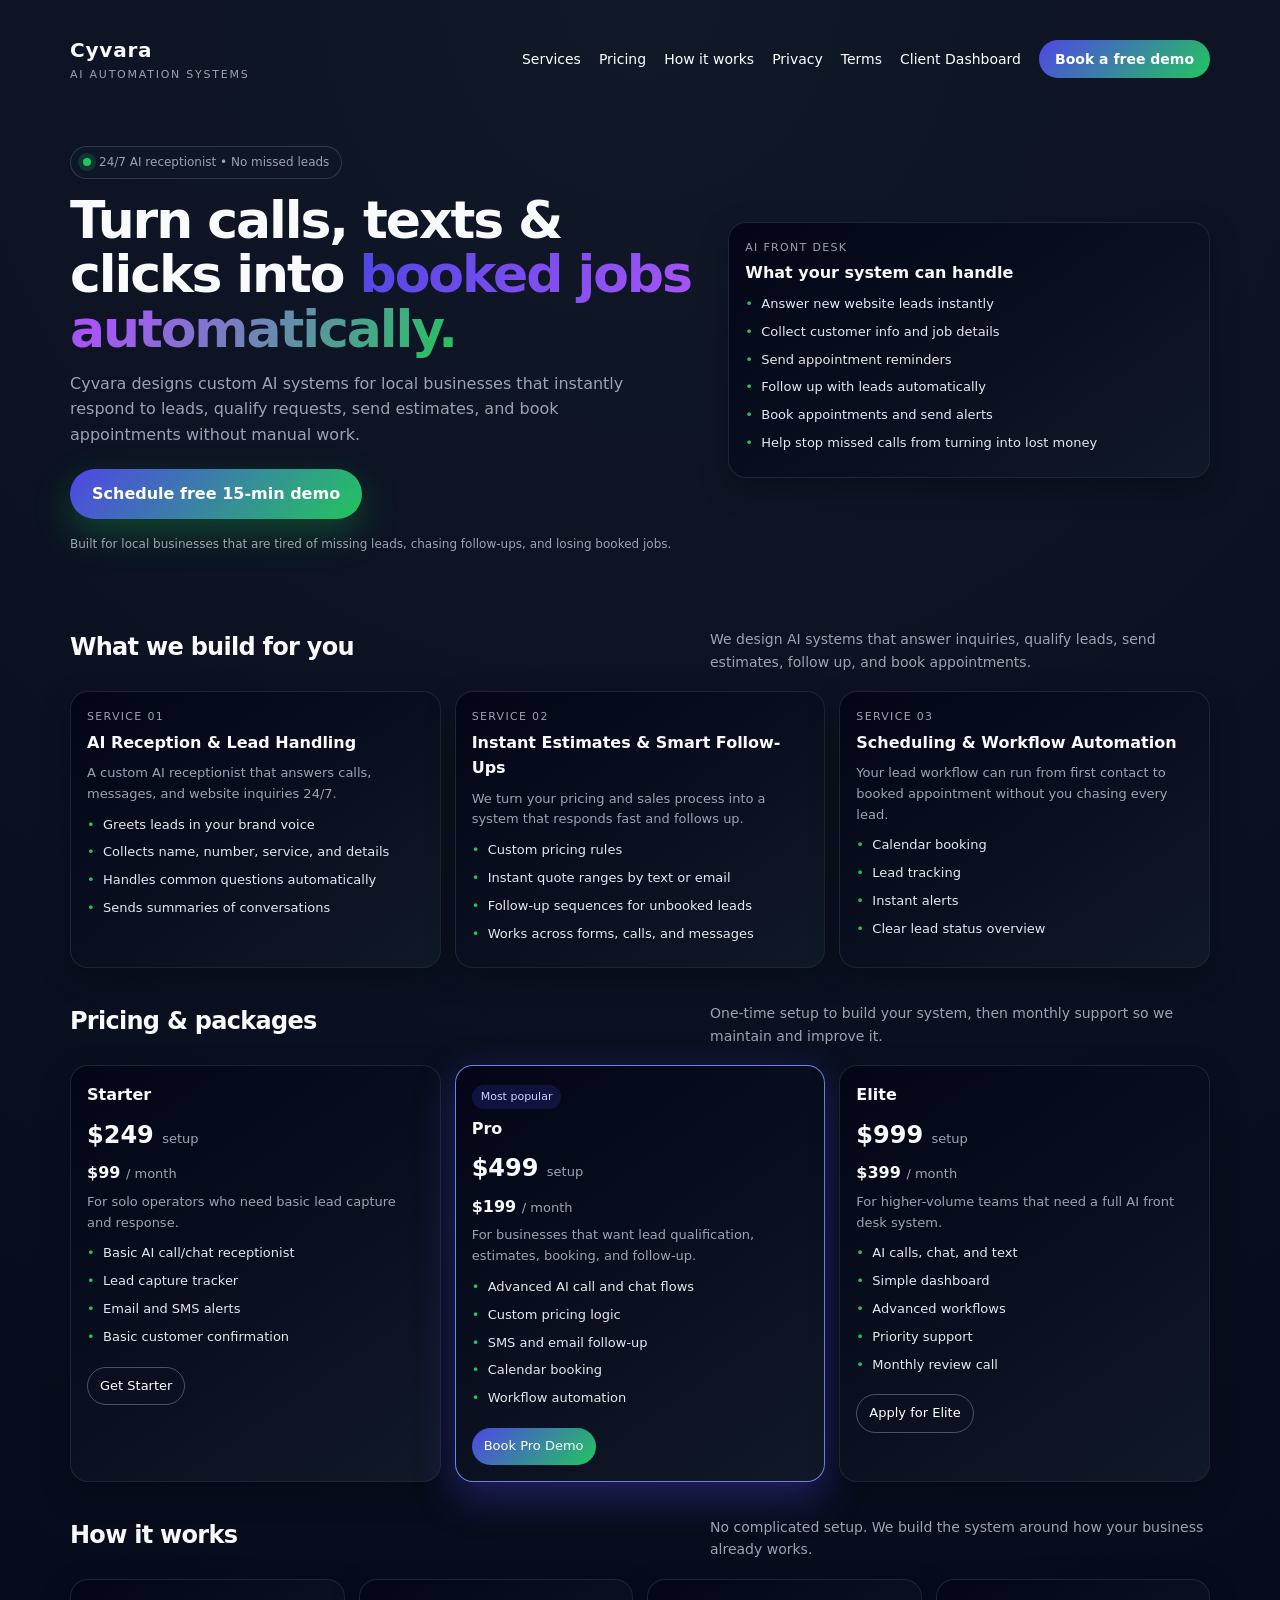
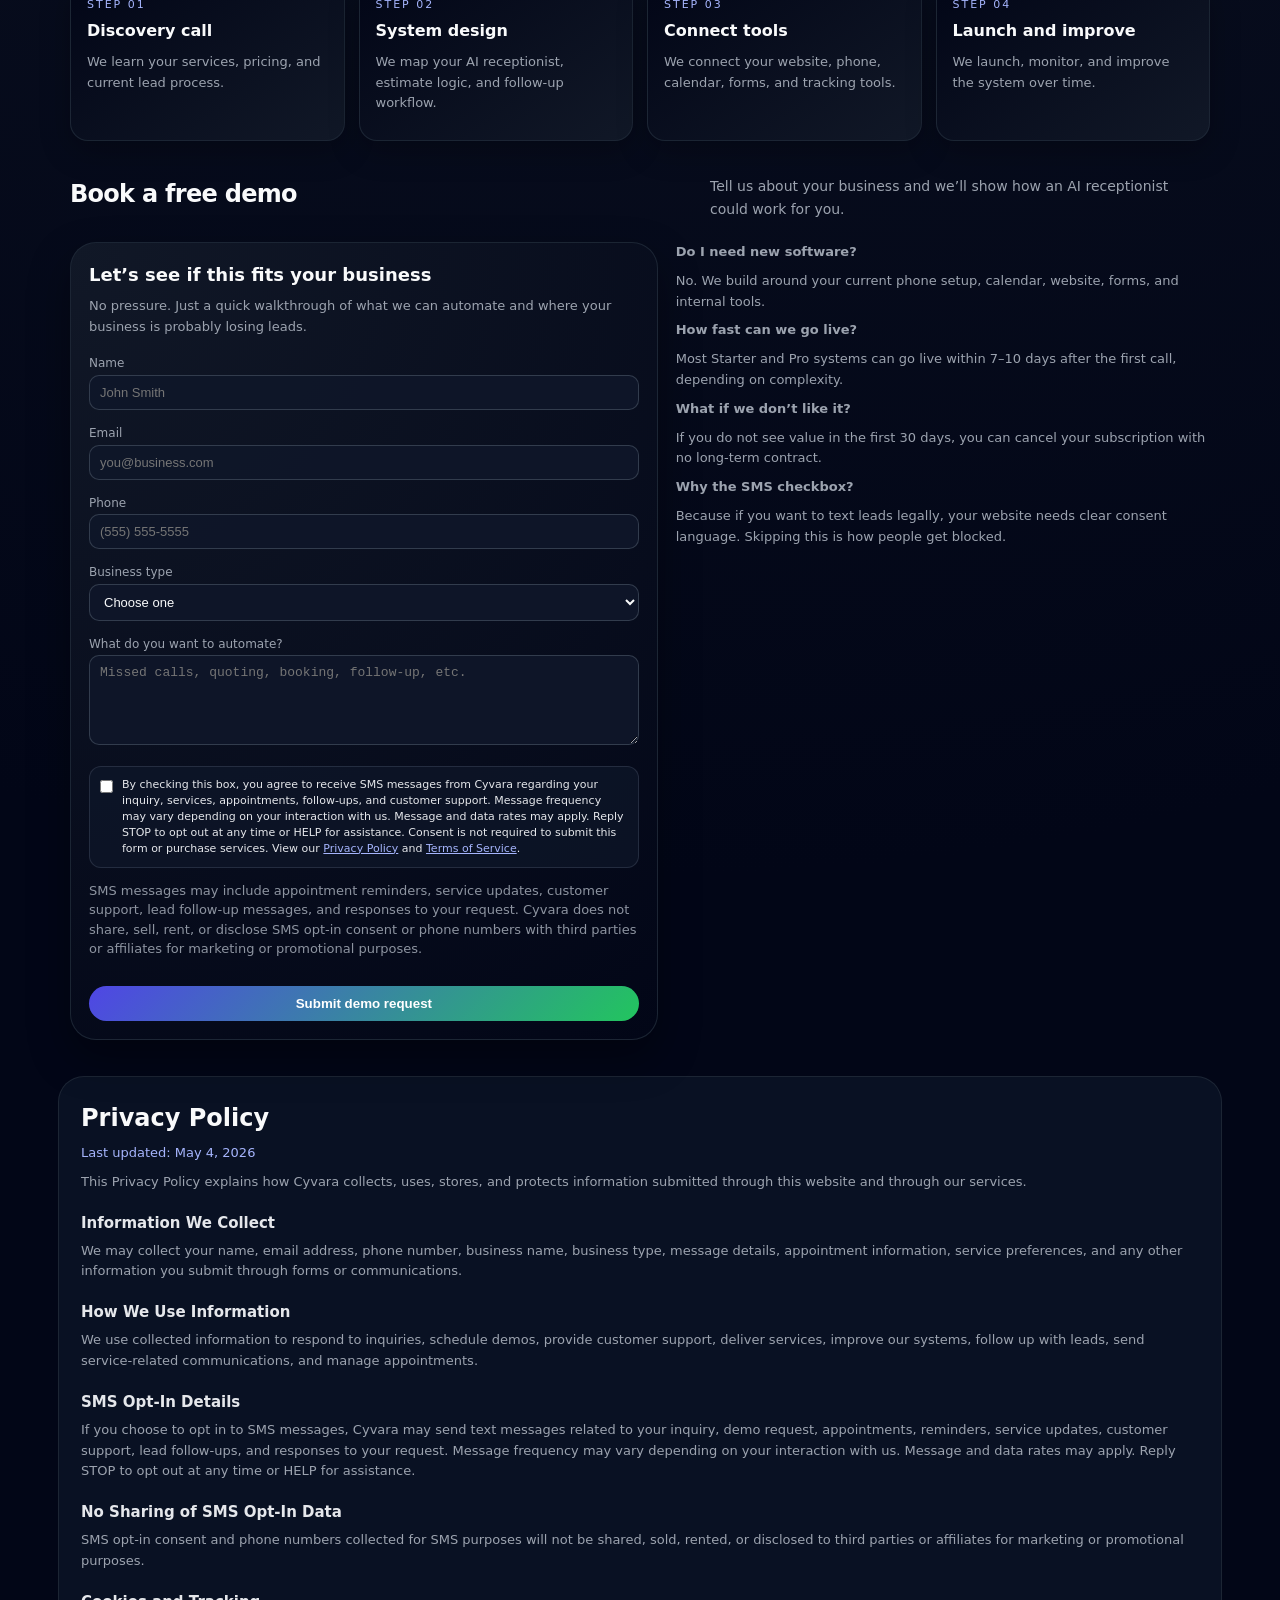
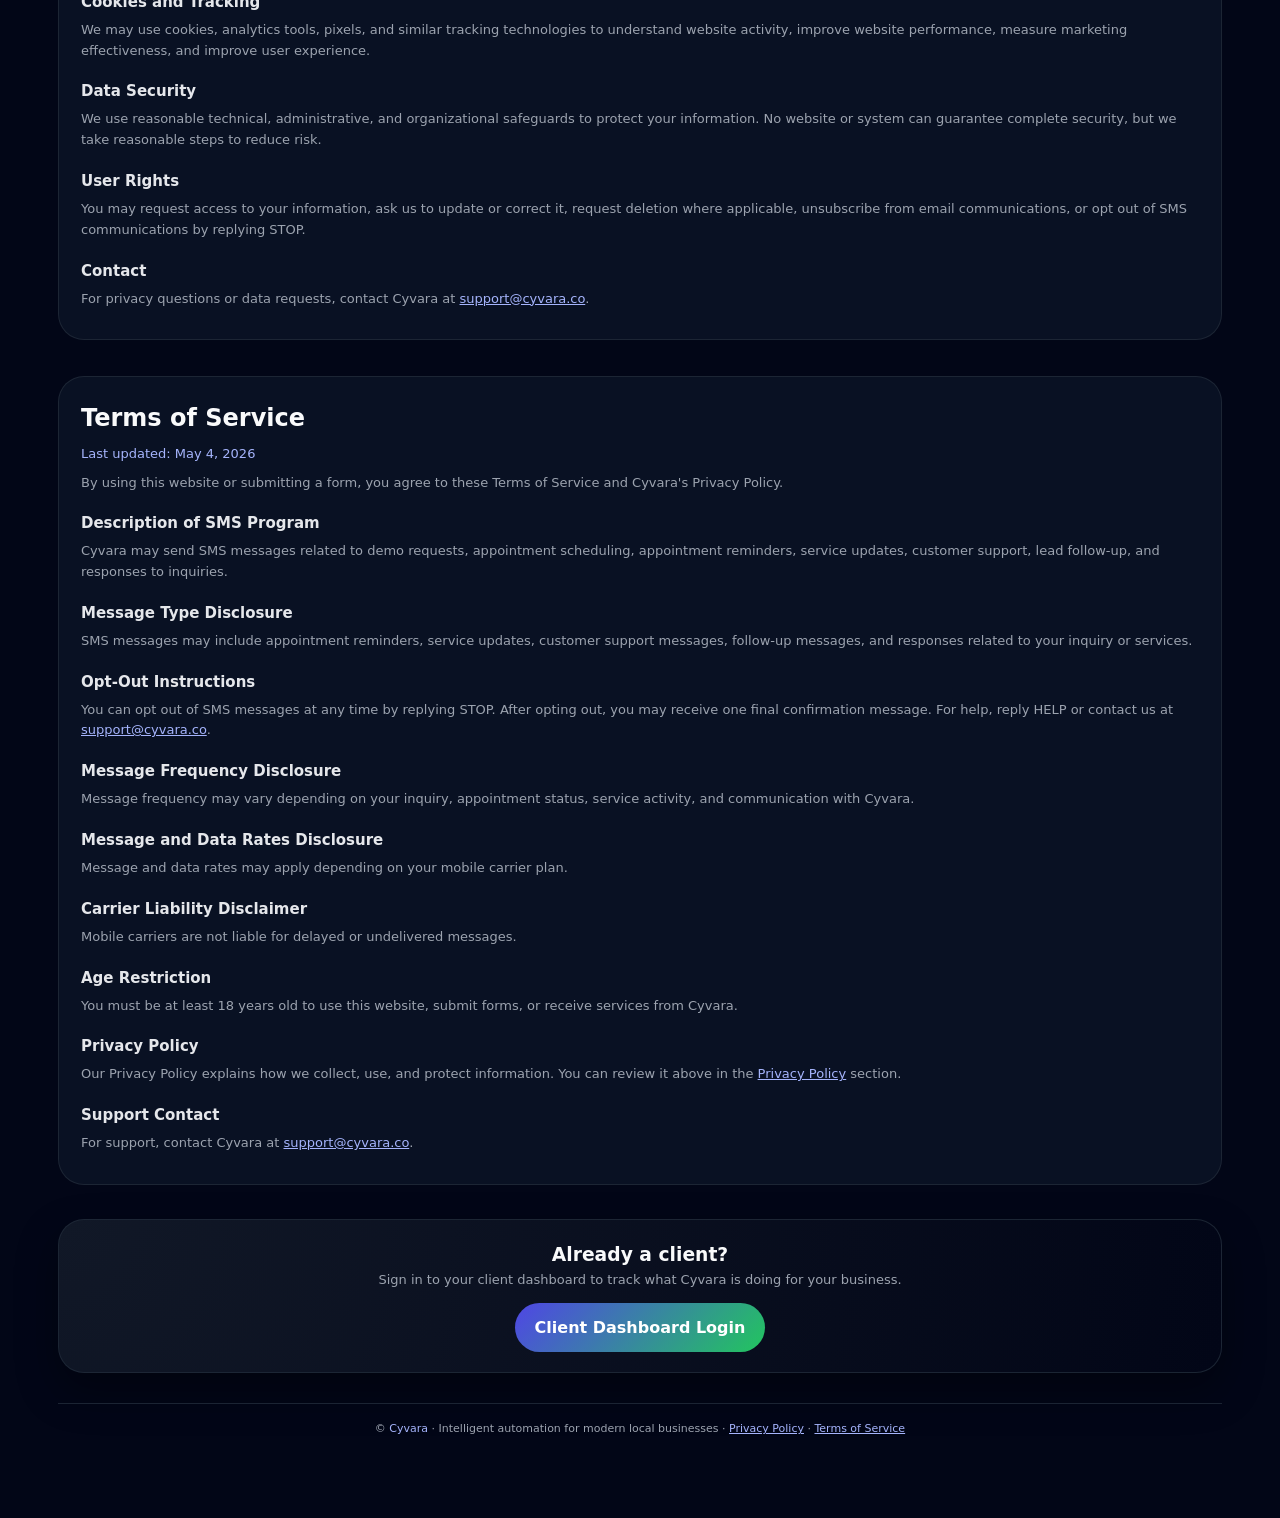
==== index.html @ 72f24381 "Update index.html" ====
<!DOCTYPE html>
<html lang="en">
<head>
  <meta charset="UTF-8" />
  <title>Cyvara | AI Automation for Local Businesses</title>
  <meta name="viewport" content="width=device-width, initial-scale=1" />
  <meta name="description" content="Cyvara builds custom AI systems for local businesses." />

  <style>
    html { scroll-behavior: smooth; }

    :root {
      --bg: #070815;
      --accent: #4f46e5;
      --success: #22c55e;
      --text: #f9fafb;
      --muted: #9ca3af;
      --card: #111827;
      --border: #1f2937;
      --radius-lg: 18px;
      --radius-xl: 26px;
      --radius-pill: 999px;
      --shadow: 0 18px 40px rgba(0,0,0,.35);
    }

    * {
      box-sizing: border-box;
      margin: 0;
      padding: 0;
    }

    body {
      font-family: system-ui, -apple-system, BlinkMacSystemFont, "Inter", sans-serif;
      background: radial-gradient(circle at top, #111827 0, #020617 52%);
      color: var(--text);
      line-height: 1.6;
    }

    a {
      color: white;
      text-decoration: none;
    }

    .page {
      max-width: 1200px;
      margin: 0 auto;
      padding: 24px 18px 80px;
    }

    header {
      display: flex;
      align-items: center;
      justify-content: space-between;
      gap: 16px;
      padding: 10px 12px 22px;
    }

    .logo {
      display: flex;
      flex-direction: column;
    }

    .logo-main {
      font-weight: 800;
      font-size: 20px;
      letter-spacing: .04em;
    }

    .logo-sub {
      font-size: 11px;
      color: var(--muted);
      text-transform: uppercase;
      letter-spacing: .16em;
    }

    nav {
      display: flex;
      gap: 18px;
      font-size: 14px;
      align-items: center;
    }

    .nav-cta {
      padding: 8px 16px;
      border-radius: var(--radius-pill);
      background: linear-gradient(135deg, #4f46e5, #22c55e);
      font-weight: 700;
    }

    .hero {
      display: grid;
      grid-template-columns: 1.3fr 1fr;
      gap: 32px;
      padding: 40px 12px;
      align-items: center;
    }

    .pill {
      display: inline-flex;
      align-items: center;
      gap: 8px;
      padding: 6px 12px;
      border-radius: 999px;
      background: rgba(15, 23, 42, .9);
      border: 1px solid rgba(148, 163, 184, .25);
      font-size: 12px;
      color: var(--muted);
      margin-bottom: 14px;
    }

    .pill-dot {
      width: 8px;
      height: 8px;
      border-radius: 999px;
      background: var(--success);
      box-shadow: 0 0 0 5px rgba(34,197,94,.18);
    }

    h1 {
      font-size: clamp(34px, 5vw, 52px);
      line-height: 1.05;
      letter-spacing: -.04em;
      margin-bottom: 14px;
    }

    .highlight {
      background: linear-gradient(120deg, #4f46e5, #a855f7, #22c55e);
      -webkit-background-clip: text;
      color: transparent;
    }

    .hero-subtitle {
      font-size: 16px;
      color: var(--muted);
      max-width: 560px;
      margin-bottom: 22px;
    }

    .btn-primary {
      display: inline-block;
      padding: 12px 22px;
      border-radius: var(--radius-pill);
      background: linear-gradient(135deg, #4f46e5, #22c55e);
      color: white;
      font-weight: 700;
      border: none;
      cursor: pointer;
      box-shadow: 0 14px 35px rgba(22,163,74,.35);
    }

    .hero-footnote {
      font-size: 12px;
      color: var(--muted);
      margin-top: 16px;
    }

    .section {
      padding: 34px 12px 0;
    }

    .section-header {
      display: flex;
      justify-content: space-between;
      gap: 18px;
      align-items: flex-start;
      margin-bottom: 18px;
    }

    .section-title {
      font-size: 24px;
      letter-spacing: -.03em;
    }

    .section-subtitle {
      font-size: 14px;
      color: var(--muted);
      max-width: 500px;
    }

    .grid-3 {
      display: grid;
      grid-template-columns: repeat(3, 1fr);
      gap: 14px;
    }

    .how-grid {
      display: grid;
      grid-template-columns: repeat(4, 1fr);
      gap: 14px;
    }

    .card {
      background: linear-gradient(145deg, #020617, #111827);
      border: 1px solid rgba(31, 41, 55, .9);
      border-radius: var(--radius-lg);
      padding: 16px;
      box-shadow: 0 10px 30px rgba(0,0,0,.25);
    }

    .card-label {
      font-size: 11px;
      color: var(--muted);
      margin-bottom: 4px;
      text-transform: uppercase;
      letter-spacing: .12em;
    }

    .card-title {
      font-size: 16px;
      margin-bottom: 8px;
      font-weight: 700;
    }

    .card-body {
      font-size: 13px;
      color: var(--muted);
      margin-bottom: 10px;
    }

    .card-list {
      list-style: none;
      font-size: 13px;
      color: #e5e7eb;
    }

    .card-list li {
      margin-bottom: 7px;
      padding-left: 16px;
      position: relative;
    }

    .card-list li::before {
      content: "•";
      position: absolute;
      left: 0;
      color: #22c55e;
    }

    .price {
      font-size: 24px;
      font-weight: 800;
      margin-bottom: 6px;
    }

    .price span {
      font-size: 13px;
      color: var(--muted);
      font-weight: 400;
    }

    .badge-popular {
      display: inline-block;
      font-size: 11px;
      padding: 3px 9px;
      border-radius: 999px;
      background: rgba(79,70,229,.18);
      color: #c7d2fe;
      margin-bottom: 7px;
    }

    .pricing-cta {
      display: inline-block;
      margin-top: 12px;
      font-size: 13px;
      padding: 8px 12px;
      border-radius: var(--radius-pill);
      border: 1px solid rgba(148, 163, 184, .45);
    }

    .pricing-cta.primary {
      border: none;
      background: linear-gradient(135deg, #4f46e5, #22c55e);
    }

    .step-number {
      font-size: 11px;
      color: #a5b4fc;
      text-transform: uppercase;
      letter-spacing: .18em;
      margin-bottom: 5px;
    }

    .contact {
      margin-top: 22px;
      display: grid;
      grid-template-columns: 1.1fr 1fr;
      gap: 18px;
      align-items: flex-start;
    }

    .contact-card {
      background: radial-gradient(circle at top left, #111827, #020617);
      border-radius: var(--radius-xl);
      border: 1px solid rgba(31, 41, 55, .9);
      padding: 18px;
      box-shadow: var(--shadow);
    }

    .contact-card h3 {
      font-size: 18px;
      margin-bottom: 6px;
    }

    .contact-card p {
      font-size: 13px;
      color: var(--muted);
      margin-bottom: 12px;
    }

    form {
      display: grid;
      gap: 9px;
    }

    label {
      font-size: 12px;
      color: var(--muted);
    }

    input, textarea, select {
      width: 100%;
      padding: 9px 10px;
      border-radius: 10px;
      border: 1px solid rgba(55, 65, 81, .9);
      background: rgba(15, 23, 42, .95);
      color: var(--text);
      font-size: 13px;
      outline: none;
    }

    textarea {
      min-height: 90px;
      resize: vertical;
    }

    .checkbox-row {
      display: flex;
      align-items: flex-start;
      gap: 9px;
      margin-top: 4px;
      padding: 10px;
      border-radius: 12px;
      background: rgba(15, 23, 42, .7);
      border: 1px solid rgba(148, 163, 184, .18);
    }

    .checkbox-row input {
      width: auto;
      margin-top: 3px;
    }

    .checkbox-row label {
      color: #e5e7eb;
      line-height: 1.45;
      font-size: 11px;
    }

    .sms-consent {
      color: white;
      font-size: 11px;
      line-height: 1.5;
      opacity: .9;
      margin-top: 4px;
    }

    .sms-consent a,
    .checkbox-row a,
    .legal-section a,
    footer a {
      color: #a5b4fc !important;
      text-decoration: underline;
    }

    .btn-submit {
      margin-top: 6px;
      padding: 10px 18px;
      border-radius: var(--radius-pill);
      border: none;
      background: linear-gradient(135deg, #4f46e5, #22c55e);
      color: white;
      font-weight: 700;
      cursor: pointer;
    }

    .mini-faq {
      font-size: 13px;
      color: var(--muted);
    }

    .mini-faq p {
      margin-bottom: 8px;
    }

    .legal-section {
      margin-top: 36px;
      background: rgba(15, 23, 42, .65);
      border: 1px solid rgba(31, 41, 55, .9);
      border-radius: var(--radius-xl);
      padding: 22px;
    }

    .legal-section h2 {
      font-size: 24px;
      margin-bottom: 6px;
    }

    .legal-section h3 {
      font-size: 15px;
      margin-top: 18px;
      margin-bottom: 6px;
      color: #e5e7eb;
    }

    .legal-section p,
    .legal-section li {
      font-size: 13px;
      color: var(--muted);
      margin-bottom: 8px;
    }

    .legal-section ul {
      padding-left: 20px;
    }

    .legal-updated {
      font-size: 12px;
      color: #a5b4fc !important;
      margin-bottom: 14px;
    }

    .client-login {
      margin-top: 34px;
      padding: 20px;
      border-radius: var(--radius-xl);
      border: 1px solid rgba(31, 41, 55, .9);
      background: radial-gradient(circle at top left, #111827, #020617);
      box-shadow: var(--shadow);
      text-align: center;
    }

    .client-login p {
      color: var(--muted);
      font-size: 13px;
      margin-bottom: 12px;
    }

    .dashboard-cta {
      display: inline-block;
      padding: 12px 20px;
      border-radius: var(--radius-pill);
      background: linear-gradient(135deg, #4f46e5, #22c55e);
      font-weight: 700;
    }

    footer {
      margin-top: 30px;
      font-size: 11px;
      color: var(--muted);
      border-top: 1px solid rgba(31, 41, 55, .9);
      padding-top: 16px;
      text-align: center;
    }

    footer span {
      color: #a5b4fc;
    }

    @media (max-width: 900px) {
      nav { display: none; }
      header { justify-content: center; text-align: center; }
      .hero { grid-template-columns: 1fr; }
      .grid-3 { grid-template-columns: 1fr; }
      .how-grid { grid-template-columns: 1fr; }
      .contact { grid-template-columns: 1fr; }
      .section-header { flex-direction: column; }
    }
  </style>
</head>

<body>
  <div class="page">
    <header>
      <div class="logo">
        <div class="logo-main">Cyvara</div>
        <div class="logo-sub">AI Automation Systems</div>
      </div>

      <nav>
        <a href="#services">Services</a>
        <a href="#pricing">Pricing</a>
        <a href="#how">How it works</a>
        <a href="#privacy">Privacy</a>
        <a href="#terms">Terms</a>
        <a href="https://dashboard.cyvara.co/login">Client Dashboard</a>
        <a href="#contact" class="nav-cta">Book a free demo</a>
      </nav>
    </header>

    <main>
      <section class="hero">
        <div>
          <div class="pill">
            <div class="pill-dot"></div>
            <span>24/7 AI receptionist • No missed leads</span>
          </div>

          <h1>
            Turn calls, texts & clicks into
            <span class="highlight">booked jobs automatically.</span>
          </h1>

          <p class="hero-subtitle">
            Cyvara designs custom AI systems for local businesses that instantly respond to leads,
            qualify requests, send estimates, and book appointments without manual work.
          </p>

          <a href="#contact" class="btn-primary">Schedule free 15-min demo</a>

          <p class="hero-footnote">
            Built for local businesses that are tired of missing leads, chasing follow-ups, and losing booked jobs.
          </p>
        </div>

        <div class="card">
          <div class="card-label">AI Front Desk</div>
          <div class="card-title">What your system can handle</div>
          <ul class="card-list">
            <li>Answer new website leads instantly</li>
            <li>Collect customer info and job details</li>
            <li>Send appointment reminders</li>
            <li>Follow up with leads automatically</li>
            <li>Book appointments and send alerts</li>
            <li>Help stop missed calls from turning into lost money</li>
          </ul>
        </div>
      </section>

      <section id="services" class="section">
        <div class="section-header">
          <h2 class="section-title">What we build for you</h2>
          <p class="section-subtitle">
            We design AI systems that answer inquiries, qualify leads, send estimates, follow up, and book appointments.
          </p>
        </div>

        <div class="grid-3">
          <div class="card">
            <div class="card-label">Service 01</div>
            <div class="card-title">AI Reception & Lead Handling</div>
            <p class="card-body">
              A custom AI receptionist that answers calls, messages, and website inquiries 24/7.
            </p>
            <ul class="card-list">
              <li>Greets leads in your brand voice</li>
              <li>Collects name, number, service, and details</li>
              <li>Handles common questions automatically</li>
              <li>Sends summaries of conversations</li>
            </ul>
          </div>

          <div class="card">
            <div class="card-label">Service 02</div>
            <div class="card-title">Instant Estimates & Smart Follow-Ups</div>
            <p class="card-body">
              We turn your pricing and sales process into a system that responds fast and follows up.
            </p>
            <ul class="card-list">
              <li>Custom pricing rules</li>
              <li>Instant quote ranges by text or email</li>
              <li>Follow-up sequences for unbooked leads</li>
              <li>Works across forms, calls, and messages</li>
            </ul>
          </div>

          <div class="card">
            <div class="card-label">Service 03</div>
            <div class="card-title">Scheduling & Workflow Automation</div>
            <p class="card-body">
              Your lead workflow can run from first contact to booked appointment without you chasing every lead.
            </p>
            <ul class="card-list">
              <li>Calendar booking</li>
              <li>Lead tracking</li>
              <li>Instant alerts</li>
              <li>Clear lead status overview</li>
            </ul>
          </div>
        </div>
      </section>

      <section id="pricing" class="section">
        <div class="section-header">
          <h2 class="section-title">Pricing & packages</h2>
          <p class="section-subtitle">
            One-time setup to build your system, then monthly support so we maintain and improve it.
          </p>
        </div>

        <div class="grid-3">
          <div class="card">
            <div class="card-title">Starter</div>
            <div class="price">$249 <span>setup</span></div>
            <div class="price" style="font-size:16px;">$99 <span>/ month</span></div>
            <p class="card-body">
              For solo operators who need basic lead capture and response.
            </p>
            <ul class="card-list">
              <li>Basic AI call/chat receptionist</li>
              <li>Lead capture tracker</li>
              <li>Email and SMS alerts</li>
              <li>Basic customer confirmation</li>
            </ul>
            <a href="#contact" class="pricing-cta">Get Starter</a>
          </div>

          <div class="card" style="border-color: rgba(129,140,248,.9); box-shadow: 0 14px 40px rgba(79,70,229,.35);">
            <div class="badge-popular">Most popular</div>
            <div class="card-title">Pro</div>
            <div class="price">$499 <span>setup</span></div>
            <div class="price" style="font-size:16px;">$199 <span>/ month</span></div>
            <p class="card-body">
              For businesses that want lead qualification, estimates, booking, and follow-up.
            </p>
            <ul class="card-list">
              <li>Advanced AI call and chat flows</li>
              <li>Custom pricing logic</li>
              <li>SMS and email follow-up</li>
              <li>Calendar booking</li>
              <li>Workflow automation</li>
            </ul>
            <a href="#contact" class="pricing-cta primary">Book Pro Demo</a>
          </div>

          <div class="card">
            <div class="card-title">Elite</div>
            <div class="price">$999 <span>setup</span></div>
            <div class="price" style="font-size:16px;">$399 <span>/ month</span></div>
            <p class="card-body">
              For higher-volume teams that need a full AI front desk system.
            </p>
            <ul class="card-list">
              <li>AI calls, chat, and text</li>
              <li>Simple dashboard</li>
              <li>Advanced workflows</li>
              <li>Priority support</li>
              <li>Monthly review call</li>
            </ul>
            <a href="#contact" class="pricing-cta">Apply for Elite</a>
          </div>
        </div>
      </section>

      <section id="how" class="section">
        <div class="section-header">
          <h2 class="section-title">How it works</h2>
          <p class="section-subtitle">
            No complicated setup. We build the system around how your business already works.
          </p>
        </div>

        <div class="how-grid">
          <div class="card">
            <div class="step-number">Step 01</div>
            <div class="card-title">Discovery call</div>
            <p class="card-body">We learn your services, pricing, and current lead process.</p>
          </div>

          <div class="card">
            <div class="step-number">Step 02</div>
            <div class="card-title">System design</div>
            <p class="card-body">We map your AI receptionist, estimate logic, and follow-up workflow.</p>
          </div>

          <div class="card">
            <div class="step-number">Step 03</div>
            <div class="card-title">Connect tools</div>
            <p class="card-body">We connect your website, phone, calendar, forms, and tracking tools.</p>
          </div>

          <div class="card">
            <div class="step-number">Step 04</div>
            <div class="card-title">Launch and improve</div>
            <p class="card-body">We launch, monitor, and improve the system over time.</p>
          </div>
        </div>
      </section>

      <section id="contact" class="section">
        <div class="section-header">
          <h2 class="section-title">Book a free demo</h2>
          <p class="section-subtitle">
            Tell us about your business and we’ll show how an AI receptionist could work for you.
          </p>
        </div>

        <div class="contact">
          <div class="contact-card">
            <h3>Let’s see if this fits your business</h3>
            <p>
              No pressure. Just a quick walkthrough of what we can automate and where your business is probably losing leads.
            </p>

            <form action="https://formspree.io/f/mzznqkae" method="POST">
              <input type="hidden" name="_subject" value="New Cyvara Demo Booking" />
              <input type="hidden" name="_template" value="table" />
              <input type="hidden" name="_redirect" value="https://cyvara.co/#contact" />

              <div>
                <label for="name">Name</label>
                <input id="name" name="name" type="text" placeholder="John Smith" required />
              </div>

              <div>
                <label for="email">Email</label>
                <input id="email" name="email" type="email" placeholder="you@business.com" required />
              </div>

              <div>
                <label for="phone">Phone</label>
                <input id="phone" name="phone" type="tel" placeholder="(555) 555-5555" required />
              </div>

              <div>
                <label for="niche">Business type</label>
                <select id="niche" name="business_type" required>
                  <option value="">Choose one</option>
                  <option>Roofing</option>
                  <option>Landscaping</option>
                  <option>Car detailing</option>
                  <option>Plumbing / HVAC</option>
                  <option>Cleaning</option>
                  <option>Gym / Fitness</option>
                  <option>Med spa</option>
                  <option>Other</option>
                </select>
              </div>

              <div>
                <label for="message">What do you want to automate?</label>
                <textarea id="message" name="message" placeholder="Missed calls, quoting, booking, follow-up, etc." required></textarea>
              </div>

              <div class="checkbox-row">
                <input id="sms_opt_in" name="sms_opt_in" type="checkbox" value="Yes, I agree to receive SMS messages from Cyvara" />
                <label for="sms_opt_in">
                  By checking this box, you agree to receive SMS messages from Cyvara regarding your inquiry, services, appointments, follow-ups, and customer support.
                  Message frequency may vary depending on your interaction with us. Message and data rates may apply.
                  Reply STOP to opt out at any time or HELP for assistance.
                  Consent is not required to submit this form or purchase services.
                  View our <a href="#privacy">Privacy Policy</a> and <a href="#terms">Terms of Service</a>.
                </label>
              </div>

              <p class="sms-consent">
                SMS messages may include appointment reminders, service updates, customer support, lead follow-up messages, and responses to your request.
                Cyvara does not share, sell, rent, or disclose SMS opt-in consent or phone numbers with third parties or affiliates for marketing or promotional purposes.
              </p>

              <button type="submit" class="btn-submit">Submit demo request</button>
            </form>
          </div>

          <div class="mini-faq">
            <p><strong>Do I need new software?</strong></p>
            <p>No. We build around your current phone setup, calendar, website, forms, and internal tools.</p>

            <p><strong>How fast can we go live?</strong></p>
            <p>Most Starter and Pro systems can go live within 7–10 days after the first call, depending on complexity.</p>

            <p><strong>What if we don’t like it?</strong></p>
            <p>If you do not see value in the first 30 days, you can cancel your subscription with no long-term contract.</p>

            <p><strong>Why the SMS checkbox?</strong></p>
            <p>Because if you want to text leads legally, your website needs clear consent language. Skipping this is how people get blocked.</p>
          </div>
        </div>
      </section>

      <section id="privacy" class="section legal-section">
        <h2>Privacy Policy</h2>
        <p class="legal-updated">Last updated: May 4, 2026</p>

        <p>
          This Privacy Policy explains how Cyvara collects, uses, stores, and protects information submitted through this website and through our services.
        </p>

        <h3>Information We Collect</h3>
        <p>
          We may collect your name, email address, phone number, business name, business type, message details, appointment information, service preferences, and any other information you submit through forms or communications.
        </p>

        <h3>How We Use Information</h3>
        <p>
          We use collected information to respond to inquiries, schedule demos, provide customer support, deliver services, improve our systems, follow up with leads, send service-related communications, and manage appointments.
        </p>

        <h3>SMS Opt-In Details</h3>
        <p>
          If you choose to opt in to SMS messages, Cyvara may send text messages related to your inquiry, demo request, appointments, reminders, service updates, customer support, lead follow-ups, and responses to your request.
          Message frequency may vary depending on your interaction with us. Message and data rates may apply.
          Reply STOP to opt out at any time or HELP for assistance.
        </p>

        <h3>No Sharing of SMS Opt-In Data</h3>
        <p>
          SMS opt-in consent and phone numbers collected for SMS purposes will not be shared, sold, rented, or disclosed to third parties or affiliates for marketing or promotional purposes.
        </p>

        <h3>Cookies and Tracking</h3>
        <p>
          We may use cookies, analytics tools, pixels, and similar tracking technologies to understand website activity, improve website performance, measure marketing effectiveness, and improve user experience.
        </p>

        <h3>Data Security</h3>
        <p>
          We use reasonable technical, administrative, and organizational safeguards to protect your information. No website or system can guarantee complete security, but we take reasonable steps to reduce risk.
        </p>

        <h3>User Rights</h3>
        <p>
          You may request access to your information, ask us to update or correct it, request deletion where applicable, unsubscribe from email communications, or opt out of SMS communications by replying STOP.
        </p>

        <h3>Contact</h3>
        <p>
          For privacy questions or data requests, contact Cyvara at <a href="mailto:support@cyvara.co">support@cyvara.co</a>.
        </p>
      </section>

      <section id="terms" class="section legal-section">
        <h2>Terms of Service</h2>
        <p class="legal-updated">Last updated: May 4, 2026</p>

        <p>
          By using this website or submitting a form, you agree to these Terms of Service and Cyvara's Privacy Policy.
        </p>

        <h3>Description of SMS Program</h3>
        <p>
          Cyvara may send SMS messages related to demo requests, appointment scheduling, appointment reminders, service updates, customer support, lead follow-up, and responses to inquiries.
        </p>

        <h3>Message Type Disclosure</h3>
        <p>
          SMS messages may include appointment reminders, service updates, customer support messages, follow-up messages, and responses related to your inquiry or services.
        </p>

        <h3>Opt-Out Instructions</h3>
        <p>
          You can opt out of SMS messages at any time by replying STOP. After opting out, you may receive one final confirmation message. For help, reply HELP or contact us at <a href="mailto:support@cyvara.co">support@cyvara.co</a>.
        </p>

        <h3>Message Frequency Disclosure</h3>
        <p>
          Message frequency may vary depending on your inquiry, appointment status, service activity, and communication with Cyvara.
        </p>

        <h3>Message and Data Rates Disclosure</h3>
        <p>
          Message and data rates may apply depending on your mobile carrier plan.
        </p>

        <h3>Carrier Liability Disclaimer</h3>
        <p>
          Mobile carriers are not liable for delayed or undelivered messages.
        </p>

        <h3>Age Restriction</h3>
        <p>
          You must be at least 18 years old to use this website, submit forms, or receive services from Cyvara.
        </p>

        <h3>Privacy Policy</h3>
        <p>
          Our Privacy Policy explains how we collect, use, and protect information. You can review it above in the <a href="#privacy">Privacy Policy</a> section.
        </p>

        <h3>Support Contact</h3>
        <p>
          For support, contact Cyvara at <a href="mailto:support@cyvara.co">support@cyvara.co</a>.
        </p>
      </section>
    </main>

    <div class="client-login">
      <h3>Already a client?</h3>
      <p>Sign in to your client dashboard to track what Cyvara is doing for your business.</p>
      <a class="dashboard-cta" href="https://dashboard.cyvara.co/login">Client Dashboard Login</a>
    </div>

    <footer>
      © <span>Cyvara</span> · Intelligent automation for modern local businesses ·
      <a href="#privacy">Privacy Policy</a> ·
      <a href="#terms">Terms of Service</a>
    </footer>
  </div>
</body>
</html>
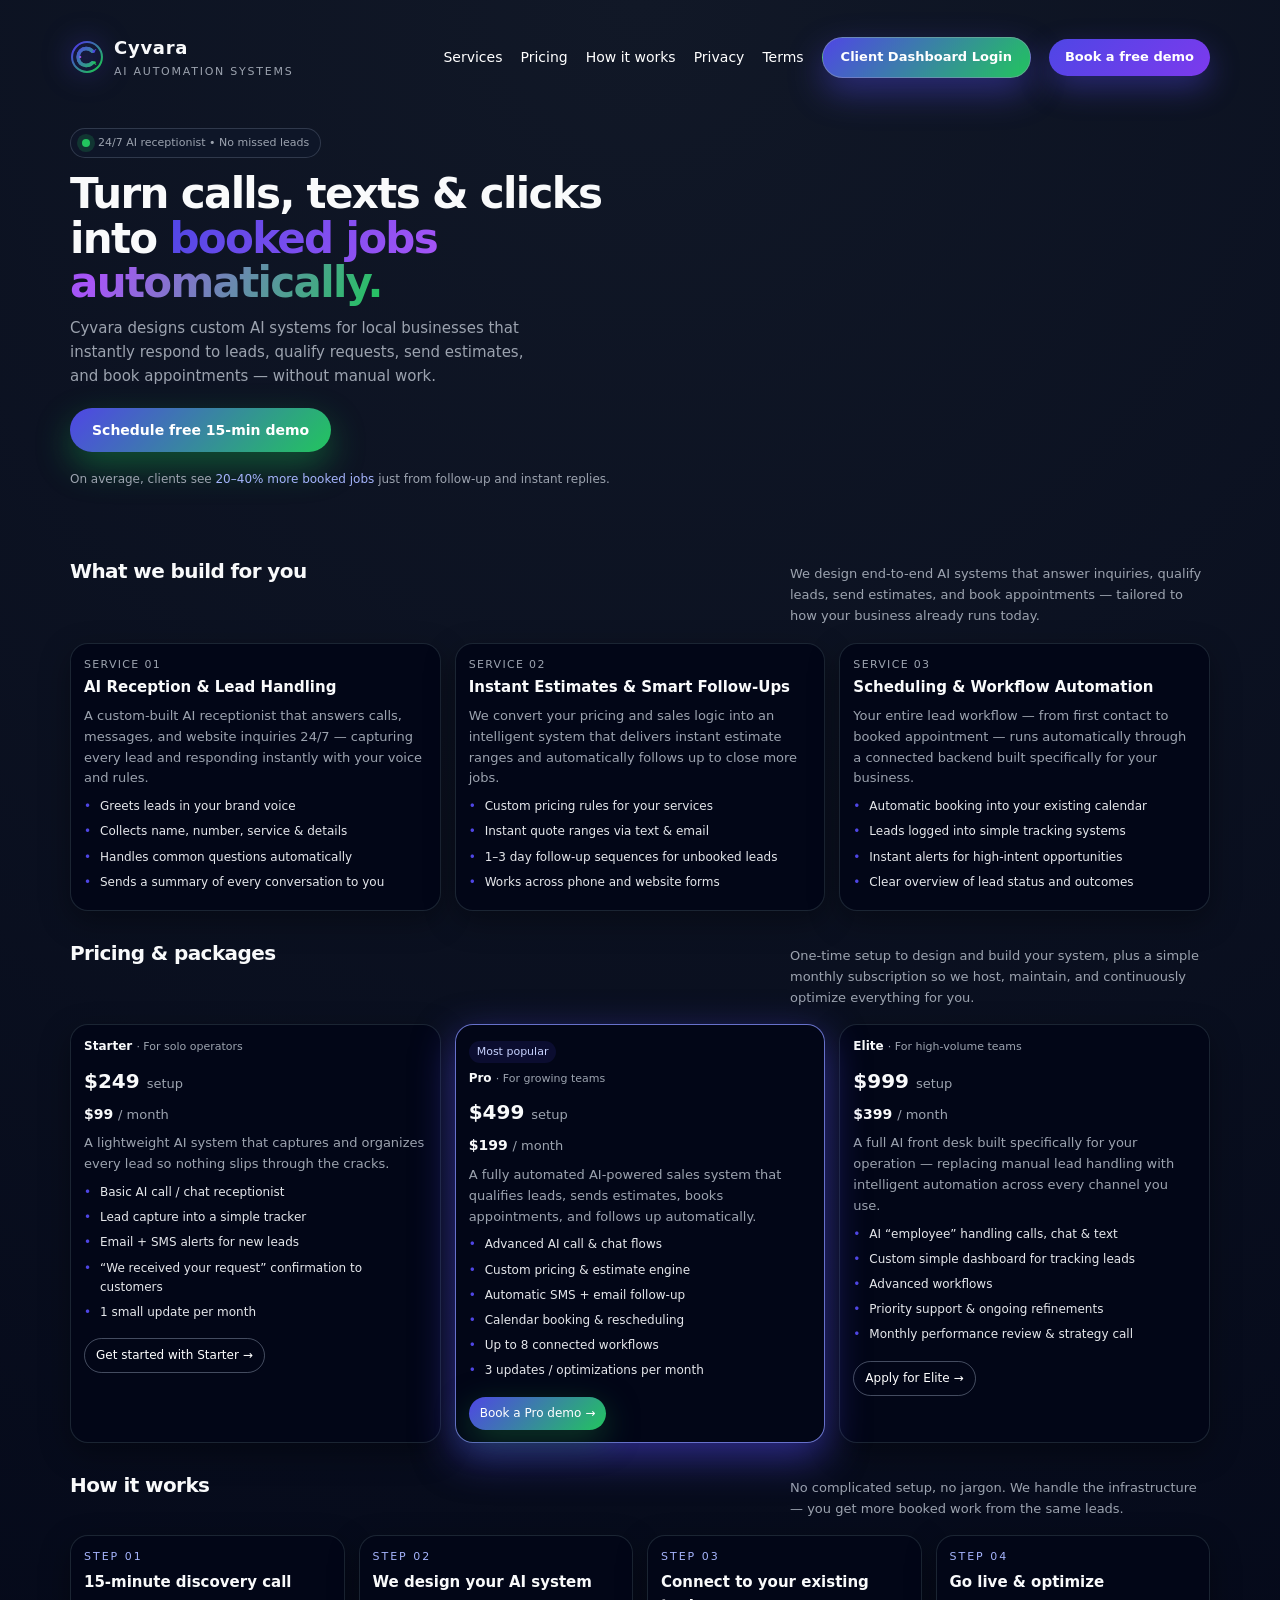
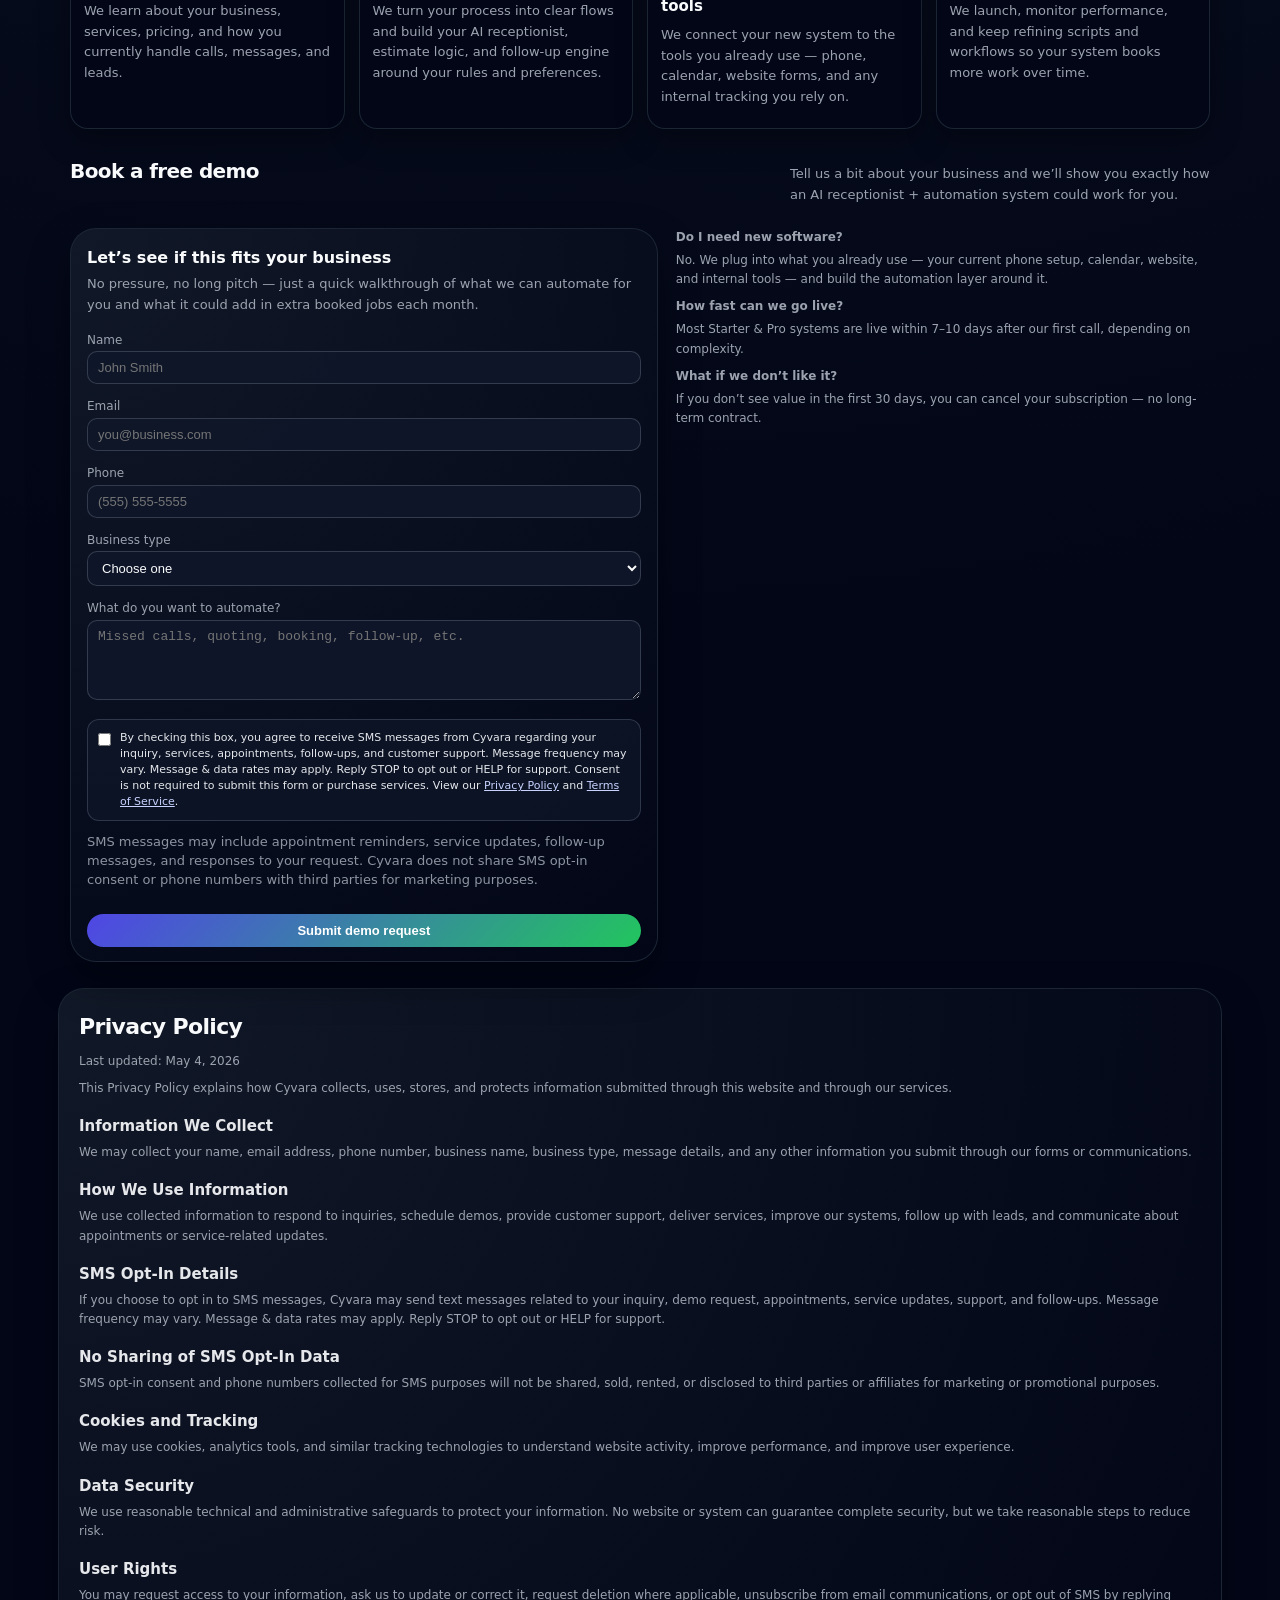
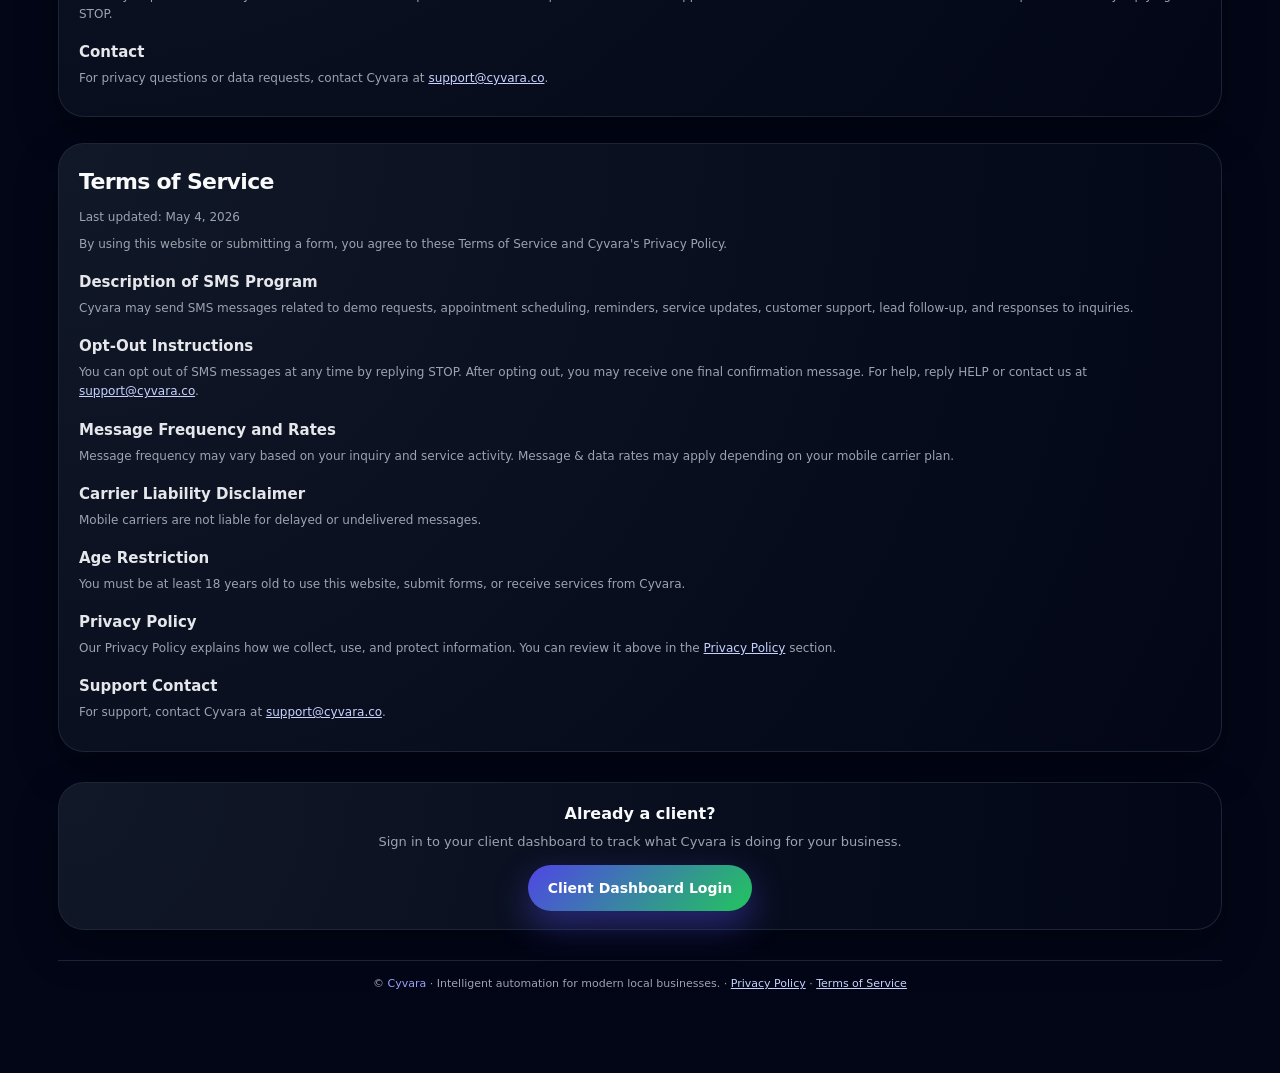
==== commit d5527e35: "Update index.html" ====
--- a/index.html
+++ b/index.html
@@ -3,49 +3,50 @@
 <head>
   <meta charset="UTF-8" />
   <title>Cyvara | AI Automation for Local Businesses</title>
+
+  <link rel="icon" href="favicon.svg" type="image/svg+xml">
+  <link rel="apple-touch-icon" href="favicon.svg">
+
   <meta name="viewport" content="width=device-width, initial-scale=1" />
-  <meta name="description" content="Cyvara builds custom AI systems for local businesses." />
+  <meta name="description" content="Cyvara builds custom AI systems for local businesses..." />
 
   <style>
     html { scroll-behavior: smooth; }
 
     :root {
       --bg: #070815;
+      --bg-secondary: #0f1022;
       --accent: #4f46e5;
-      --success: #22c55e;
+      --accent-soft: rgba(79, 70, 229, 0.12);
+      --accent-strong: rgba(79, 70, 229, 0.2);
       --text: #f9fafb;
       --muted: #9ca3af;
       --card: #111827;
-      --border: #1f2937;
+      --border: #1f2933;
+      --danger: #ef4444;
+      --success: #22c55e;
+      --shadow-soft: 0 18px 40px rgba(0, 0, 0, 0.35);
       --radius-lg: 18px;
       --radius-xl: 26px;
       --radius-pill: 999px;
-      --shadow: 0 18px 40px rgba(0,0,0,.35);
-    }
-
-    * {
-      box-sizing: border-box;
-      margin: 0;
-      padding: 0;
-    }
+    }
+
+    * { box-sizing: border-box; margin: 0; padding: 0; }
 
     body {
-      font-family: system-ui, -apple-system, BlinkMacSystemFont, "Inter", sans-serif;
+      font-family: system-ui, -apple-system, BlinkMacSystemFont, "SF Pro Text","Inter", sans-serif;
       background: radial-gradient(circle at top, #111827 0, #020617 52%);
       color: var(--text);
       line-height: 1.6;
+      -webkit-font-smoothing: antialiased;
     }
 
     a {
-      color: white;
+      color: white !important;
       text-decoration: none;
     }
 
-    .page {
-      max-width: 1200px;
-      margin: 0 auto;
-      padding: 24px 18px 80px;
-    }
+    .page { max-width: 1200px; margin: 0 auto; padding: 24px 18px 80px; }
 
     header {
       display: flex;
@@ -55,55 +56,88 @@
       padding: 10px 12px 22px;
     }
 
-    .logo {
+    .logo { display: flex; align-items: center; gap: 10px; }
+
+    .logo-svg {
+      width: 34px;
+      height: 34px;
       display: flex;
-      flex-direction: column;
-    }
-
-    .logo-main {
-      font-weight: 800;
-      font-size: 20px;
-      letter-spacing: .04em;
-    }
-
-    .logo-sub {
-      font-size: 11px;
-      color: var(--muted);
-      text-transform: uppercase;
-      letter-spacing: .16em;
-    }
-
-    nav {
-      display: flex;
-      gap: 18px;
-      font-size: 14px;
       align-items: center;
-    }
+      justify-content: center;
+      filter: drop-shadow(0 0 14px rgba(79, 70, 229, 0.65));
+    }
+
+    .logo-text-main { font-weight: 700; letter-spacing: 0.04em; font-size: 18px; }
+    .logo-text-sub { font-size: 11px; color: var(--muted); text-transform: uppercase; letter-spacing: 0.16em; }
+
+    nav { display: flex; align-items: center; gap: 18px; font-size: 14px; color: var(--muted); }
+    nav a { padding: 4px 0; position: relative; }
+
+    nav a::after {
+      content: "";
+      position: absolute;
+      left: 0;
+      bottom: -4px;
+      width: 0;
+      height: 2px;
+      border-radius: 999px;
+      background: linear-gradient(90deg, #4f46e5, #22c55e);
+      transition: width 0.18s ease-out;
+    }
+
+    nav a:hover::after { width: 100%; }
 
     .nav-cta {
       padding: 8px 16px;
       border-radius: var(--radius-pill);
+      background: linear-gradient(135deg, #4f46e5, #7c3aed);
+      color: white;
+      font-size: 13px;
+      font-weight: 600;
+      box-shadow: 0 12px 30px rgba(79, 70, 229, 0.4);
+    }
+
+    .nav-dashboard {
+      padding: 9px 18px;
+      border-radius: var(--radius-pill);
+      border: 1px solid rgba(148, 163, 184, 0.5);
       background: linear-gradient(135deg, #4f46e5, #22c55e);
+      color: white;
+      font-size: 13px;
       font-weight: 700;
+      box-shadow: 0 14px 35px rgba(79, 70, 229, 0.45);
+      transition: transform 0.15s ease-out, filter 0.15s ease-out;
+    }
+
+    .nav-dashboard:hover,
+    .nav-cta:hover {
+      transform: translateY(-1px);
+      filter: brightness(1.05);
     }
 
     .hero {
       display: grid;
-      grid-template-columns: 1.3fr 1fr;
+      grid-template-columns: minmax(0, 1.3fr) minmax(0, 1fr);
       gap: 32px;
-      padding: 40px 12px;
+      padding: 26px 12px 40px;
       align-items: center;
+    }
+
+    @media (max-width: 880px) {
+      .hero { grid-template-columns: minmax(0, 1fr); }
+      nav { display: none; }
+      header { justify-content: center; }
     }
 
     .pill {
       display: inline-flex;
       align-items: center;
       gap: 8px;
-      padding: 6px 12px;
+      padding: 5px 11px;
       border-radius: 999px;
-      background: rgba(15, 23, 42, .9);
-      border: 1px solid rgba(148, 163, 184, .25);
-      font-size: 12px;
+      background: rgba(15, 23, 42, 0.9);
+      border: 1px solid rgba(148, 163, 184, 0.25);
+      font-size: 11px;
       color: var(--muted);
       margin-bottom: 14px;
     }
@@ -113,225 +147,292 @@
       height: 8px;
       border-radius: 999px;
       background: var(--success);
-      box-shadow: 0 0 0 5px rgba(34,197,94,.18);
+      box-shadow: 0 0 0 5px rgba(34, 197, 94, 0.18);
     }
 
     h1 {
-      font-size: clamp(34px, 5vw, 52px);
-      line-height: 1.05;
-      letter-spacing: -.04em;
-      margin-bottom: 14px;
-    }
-
-    .highlight {
+      font-size: clamp(32px, 5vw, 42px);
+      line-height: 1.06;
+      letter-spacing: -0.04em;
+      margin-bottom: 10px;
+    }
+
+    h1 span.highlight {
       background: linear-gradient(120deg, #4f46e5, #a855f7, #22c55e);
       -webkit-background-clip: text;
       color: transparent;
     }
 
     .hero-subtitle {
-      font-size: 16px;
+      font-size: 15px;
       color: var(--muted);
-      max-width: 560px;
-      margin-bottom: 22px;
+      max-width: 480px;
+      margin-bottom: 20px;
+    }
+
+    .hero-actions {
+      display: flex;
+      flex-wrap: wrap;
+      gap: 12px;
+      margin-bottom: 18px;
     }
 
     .btn-primary {
-      display: inline-block;
-      padding: 12px 22px;
+      padding: 11px 22px;
       border-radius: var(--radius-pill);
       background: linear-gradient(135deg, #4f46e5, #22c55e);
       color: white;
-      font-weight: 700;
+      font-weight: 600;
+      font-size: 14px;
       border: none;
       cursor: pointer;
-      box-shadow: 0 14px 35px rgba(22,163,74,.35);
-    }
-
-    .hero-footnote {
-      font-size: 12px;
-      color: var(--muted);
-      margin-top: 16px;
-    }
-
-    .section {
-      padding: 34px 12px 0;
-    }
+      box-shadow: 0 14px 35px rgba(22, 163, 74, 0.45);
+    }
+
+    .hero-footnote { font-size: 12px; color: var(--muted); }
+    .hero-footnote span { color: #a5b4fc; font-weight: 500; }
+
+    .section { padding: 26px 12px 0; }
 
     .section-header {
       display: flex;
+      align-items: baseline;
       justify-content: space-between;
-      gap: 18px;
-      align-items: flex-start;
-      margin-bottom: 18px;
-    }
-
-    .section-title {
-      font-size: 24px;
-      letter-spacing: -.03em;
-    }
-
-    .section-subtitle {
-      font-size: 14px;
-      color: var(--muted);
-      max-width: 500px;
-    }
+      margin-bottom: 16px;
+      gap: 10px;
+    }
+
+    .section-title { font-size: 20px; letter-spacing: -0.03em; }
+    .section-subtitle { font-size: 13px; color: var(--muted); max-width: 420px; }
 
     .grid-3 {
       display: grid;
-      grid-template-columns: repeat(3, 1fr);
+      grid-template-columns: repeat(3, minmax(0, 1fr));
       gap: 14px;
     }
 
-    .how-grid {
-      display: grid;
-      grid-template-columns: repeat(4, 1fr);
-      gap: 14px;
+    @media (max-width: 900px) {
+      .grid-3 { grid-template-columns: repeat(2, minmax(0, 1fr)); }
+    }
+
+    @media (max-width: 720px) {
+      .grid-3 { grid-template-columns: minmax(0, 1fr); }
     }
 
     .card {
-      background: linear-gradient(145deg, #020617, #111827);
-      border: 1px solid rgba(31, 41, 55, .9);
+      background: linear-gradient(145deg, #020617, #020617 60%, #020617);
       border-radius: var(--radius-lg);
-      padding: 16px;
-      box-shadow: 0 10px 30px rgba(0,0,0,.25);
+      border: 1px solid rgba(31, 41, 55, 0.9);
+      padding: 12px 13px;
+      box-shadow: 0 10px 30px rgba(0, 0, 0, 0.35);
     }
 
     .card-label {
       font-size: 11px;
       color: var(--muted);
-      margin-bottom: 4px;
+      margin-bottom: 2px;
       text-transform: uppercase;
-      letter-spacing: .12em;
-    }
-
-    .card-title {
-      font-size: 16px;
-      margin-bottom: 8px;
-      font-weight: 700;
-    }
-
-    .card-body {
-      font-size: 13px;
-      color: var(--muted);
-      margin-bottom: 10px;
-    }
+      letter-spacing: 0.12em;
+    }
+
+    .card-title { font-size: 15px; margin-bottom: 7px; font-weight: 600; }
+    .card-body { font-size: 13px; color: var(--muted); margin-bottom: 8px; }
 
     .card-list {
       list-style: none;
-      font-size: 13px;
+      margin: 0;
+      padding: 0;
+      font-size: 12px;
       color: #e5e7eb;
     }
 
     .card-list li {
-      margin-bottom: 7px;
       padding-left: 16px;
       position: relative;
+      margin-bottom: 6px;
     }
 
     .card-list li::before {
       content: "•";
       position: absolute;
       left: 0;
-      color: #22c55e;
-    }
-
-    .price {
-      font-size: 24px;
-      font-weight: 800;
+      color: #4f46e5;
+    }
+
+    .pricing-tag { font-size: 12px; font-weight: 600; margin-bottom: 8px; }
+    .pricing-tag span { font-size: 11px; color: var(--muted); font-weight: 400; }
+
+    .price { font-size: 20px; font-weight: 700; margin-bottom: 6px; }
+    .price span { font-size: 13px; font-weight: 400; color: var(--muted); }
+
+    .badge-popular {
+      font-size: 11px;
+      padding: 2px 8px;
+      border-radius: 999px;
+      background: var(--accent-soft);
+      color: #c7d2fe;
+      display: inline-block;
       margin-bottom: 6px;
     }
 
-    .price span {
-      font-size: 13px;
-      color: var(--muted);
-      font-weight: 400;
-    }
-
-    .badge-popular {
+    .pricing-cta {
+      margin-top: 10px;
+      font-size: 12px;
+      padding: 7px 11px;
+      border-radius: var(--radius-pill);
+      border: 1px solid rgba(148, 163, 184, 0.45);
       display: inline-block;
-      font-size: 11px;
-      padding: 3px 9px;
-      border-radius: 999px;
-      background: rgba(79,70,229,.18);
-      color: #c7d2fe;
-      margin-bottom: 7px;
-    }
-
-    .pricing-cta {
-      display: inline-block;
-      margin-top: 12px;
-      font-size: 13px;
-      padding: 8px 12px;
-      border-radius: var(--radius-pill);
-      border: 1px solid rgba(148, 163, 184, .45);
+      cursor: pointer;
     }
 
     .pricing-cta.primary {
       border: none;
       background: linear-gradient(135deg, #4f46e5, #22c55e);
+      color: white;
+      box-shadow: 0 10px 32px rgba(22, 101, 52, 0.55);
+    }
+
+    .how-grid {
+      display: grid;
+      grid-template-columns: repeat(4, minmax(0, 1fr));
+      gap: 14px;
+    }
+
+    @media (max-width: 900px) {
+      .how-grid { grid-template-columns: repeat(2, minmax(0, 1fr)); }
+    }
+
+    @media (max-width: 720px) {
+      .how-grid { grid-template-columns: minmax(0, 1fr); }
     }
 
     .step-number {
       font-size: 11px;
       color: #a5b4fc;
+      margin-bottom: 4px;
       text-transform: uppercase;
-      letter-spacing: .18em;
-      margin-bottom: 5px;
+      letter-spacing: 0.18em;
     }
 
     .contact {
       margin-top: 22px;
       display: grid;
-      grid-template-columns: 1.1fr 1fr;
+      grid-template-columns: minmax(0, 1.1fr) minmax(0, 1fr);
       gap: 18px;
       align-items: flex-start;
+    }
+
+    @media (max-width: 880px) {
+      .contact { grid-template-columns: minmax(0, 1fr); }
     }
 
     .contact-card {
       background: radial-gradient(circle at top left, #111827, #020617);
       border-radius: var(--radius-xl);
-      border: 1px solid rgba(31, 41, 55, .9);
-      padding: 18px;
-      box-shadow: var(--shadow);
-    }
-
-    .contact-card h3 {
-      font-size: 18px;
-      margin-bottom: 6px;
-    }
-
-    .contact-card p {
-      font-size: 13px;
-      color: var(--muted);
-      margin-bottom: 12px;
-    }
-
-    form {
-      display: grid;
-      gap: 9px;
-    }
-
-    label {
-      font-size: 12px;
-      color: var(--muted);
-    }
+      border: 1px solid rgba(31, 41, 55, 0.9);
+      padding: 16px 16px 14px;
+      box-shadow: var(--shadow-soft);
+    }
+
+    .contact-card h3 { font-size: 16px; margin-bottom: 4px; }
+    .contact-card p { font-size: 13px; color: var(--muted); margin-bottom: 10px; }
+
+    form { display: grid; gap: 8px; margin-top: 6px; }
+
+    label { font-size: 12px; color: var(--muted); }
 
     input, textarea, select {
       width: 100%;
-      padding: 9px 10px;
+      padding: 8px 10px;
       border-radius: 10px;
-      border: 1px solid rgba(55, 65, 81, .9);
-      background: rgba(15, 23, 42, .95);
+      border: 1px solid rgba(55, 65, 81, 0.9);
+      background: rgba(15, 23, 42, 0.95);
       color: var(--text);
       font-size: 13px;
       outline: none;
     }
 
-    textarea {
-      min-height: 90px;
-      resize: vertical;
-    }
+    input:focus, textarea:focus, select:focus {
+      border-color: #4f46e5;
+      box-shadow: 0 0 0 1px rgba(79, 70, 229, 0.5);
+    }
+
+    textarea { min-height: 80px; resize: vertical; }
+
+    .sms-consent {
+      color: white;
+      font-size: 11px;
+      line-height: 1.45;
+      margin-top: 4px;
+      opacity: 0.9;
+    }
+
+    .btn-submit {
+      margin-top: 6px;
+      padding: 9px 18px;
+      border-radius: var(--radius-pill);
+      border: none;
+      background: linear-gradient(135deg, #4f46e5, #22c55e);
+      color: white;
+      font-size: 13px;
+      font-weight: 600;
+      cursor: pointer;
+    }
+
+    .mini-faq { font-size: 12px; color: var(--muted); }
+    .mini-faq p { margin-bottom: 4px; }
+
+    .client-login {
+      margin-top: 30px;
+      padding: 18px;
+      border-radius: var(--radius-xl);
+      border: 1px solid rgba(31, 41, 55, 0.9);
+      background: radial-gradient(circle at top left, #111827, #020617);
+      box-shadow: var(--shadow-soft);
+      text-align: center;
+    }
+
+    .client-login h3 {
+      margin: 0 0 6px;
+      font-size: 16px;
+    }
+
+    .client-login p {
+      margin: 0 0 12px;
+      font-size: 13px;
+      color: var(--muted);
+    }
+
+    .dashboard-cta {
+      display: inline-flex;
+      align-items: center;
+      gap: 10px;
+      padding: 12px 20px;
+      border-radius: var(--radius-pill);
+      background: linear-gradient(135deg, #4f46e5, #22c55e);
+      color: white;
+      font-weight: 600;
+      font-size: 14px;
+      box-shadow: 0 14px 35px rgba(79, 70, 229, 0.45);
+      transition: transform 0.15s ease-out, filter 0.15s ease-out;
+    }
+
+    .dashboard-cta:hover {
+      transform: translateY(-1px);
+      filter: brightness(1.05);
+    }
+
+    footer {
+      margin-top: 30px;
+      font-size: 11px;
+      color: var(--muted);
+      border-top: 1px solid rgba(31, 41, 55, 0.9);
+      padding-top: 14px;
+      text-align: center;
+    }
+
+    footer span { color: #9f9ffb; }
+
 
     .checkbox-row {
       display: flex;
@@ -340,139 +441,68 @@
       margin-top: 4px;
       padding: 10px;
       border-radius: 12px;
-      background: rgba(15, 23, 42, .7);
-      border: 1px solid rgba(148, 163, 184, .18);
+      border: 1px solid rgba(148, 163, 184, 0.25);
+      background: rgba(15, 23, 42, 0.7);
     }
 
     .checkbox-row input {
       width: auto;
       margin-top: 3px;
+      accent-color: #4f46e5;
     }
 
     .checkbox-row label {
       color: #e5e7eb;
+      font-size: 11px;
       line-height: 1.45;
-      font-size: 11px;
-    }
-
-    .sms-consent {
-      color: white;
-      font-size: 11px;
-      line-height: 1.5;
-      opacity: .9;
-      margin-top: 4px;
     }
 
     .sms-consent a,
     .checkbox-row a,
     .legal-section a,
     footer a {
-      color: #a5b4fc !important;
+      color: #c7d2fe !important;
       text-decoration: underline;
     }
 
-    .btn-submit {
-      margin-top: 6px;
-      padding: 10px 18px;
-      border-radius: var(--radius-pill);
-      border: none;
-      background: linear-gradient(135deg, #4f46e5, #22c55e);
-      color: white;
-      font-weight: 700;
-      cursor: pointer;
-    }
-
-    .mini-faq {
-      font-size: 13px;
-      color: var(--muted);
-    }
-
-    .mini-faq p {
+    .legal-section {
+      margin-top: 26px;
+      padding: 20px;
+      border-radius: var(--radius-xl);
+      border: 1px solid rgba(31, 41, 55, 0.9);
+      background: radial-gradient(circle at top left, #111827, #020617);
+      box-shadow: var(--shadow-soft);
+    }
+
+    .legal-section h2 {
+      font-size: 22px;
       margin-bottom: 8px;
-    }
-
-    .legal-section {
-      margin-top: 36px;
-      background: rgba(15, 23, 42, .65);
-      border: 1px solid rgba(31, 41, 55, .9);
-      border-radius: var(--radius-xl);
-      padding: 22px;
-    }
-
-    .legal-section h2 {
-      font-size: 24px;
-      margin-bottom: 6px;
+      letter-spacing: -0.03em;
     }
 
     .legal-section h3 {
       font-size: 15px;
-      margin-top: 18px;
-      margin-bottom: 6px;
+      margin-top: 16px;
+      margin-bottom: 5px;
       color: #e5e7eb;
     }
 
     .legal-section p,
     .legal-section li {
-      font-size: 13px;
+      font-size: 12px;
       color: var(--muted);
       margin-bottom: 8px;
     }
 
     .legal-section ul {
-      padding-left: 20px;
+      padding-left: 18px;
+      margin-bottom: 10px;
     }
 
     .legal-updated {
-      font-size: 12px;
-      color: #a5b4fc !important;
-      margin-bottom: 14px;
-    }
-
-    .client-login {
-      margin-top: 34px;
-      padding: 20px;
-      border-radius: var(--radius-xl);
-      border: 1px solid rgba(31, 41, 55, .9);
-      background: radial-gradient(circle at top left, #111827, #020617);
-      box-shadow: var(--shadow);
-      text-align: center;
-    }
-
-    .client-login p {
-      color: var(--muted);
-      font-size: 13px;
+      font-size: 11px;
+      color: #a5b4fc;
       margin-bottom: 12px;
-    }
-
-    .dashboard-cta {
-      display: inline-block;
-      padding: 12px 20px;
-      border-radius: var(--radius-pill);
-      background: linear-gradient(135deg, #4f46e5, #22c55e);
-      font-weight: 700;
-    }
-
-    footer {
-      margin-top: 30px;
-      font-size: 11px;
-      color: var(--muted);
-      border-top: 1px solid rgba(31, 41, 55, .9);
-      padding-top: 16px;
-      text-align: center;
-    }
-
-    footer span {
-      color: #a5b4fc;
-    }
-
-    @media (max-width: 900px) {
-      nav { display: none; }
-      header { justify-content: center; text-align: center; }
-      .hero { grid-template-columns: 1fr; }
-      .grid-3 { grid-template-columns: 1fr; }
-      .how-grid { grid-template-columns: 1fr; }
-      .contact { grid-template-columns: 1fr; }
-      .section-header { flex-direction: column; }
     }
   </style>
 </head>
@@ -481,8 +511,50 @@
   <div class="page">
     <header>
       <div class="logo">
-        <div class="logo-main">Cyvara</div>
-        <div class="logo-sub">AI Automation Systems</div>
+        <div class="logo-svg">
+          <svg width="34" height="34" viewBox="0 0 100 100" fill="none" xmlns="http://www.w3.org/2000/svg" aria-label="Cyvara logo">
+            <defs>
+              <linearGradient id="cyvGrad" x1="18" y1="18" x2="82" y2="82" gradientUnits="userSpaceOnUse">
+                <stop stop-color="#4f46e5"/>
+                <stop offset="1" stop-color="#22c55e"/>
+              </linearGradient>
+              <filter id="softGlow" x="-50%" y="-50%" width="200%" height="200%">
+                <feGaussianBlur stdDeviation="2.2" result="blur"/>
+                <feMerge>
+                  <feMergeNode in="blur"/>
+                  <feMergeNode in="SourceGraphic"/>
+                </feMerge>
+              </filter>
+            </defs>
+
+            <circle cx="50" cy="50" r="44" stroke="url(#cyvGrad)" stroke-width="6" opacity="0.95"/>
+
+            <path
+              d="M66 33
+                 C61 28 55 25 47 25
+                 C34 25 24 35 24 50
+                 C24 65 34 75 47 75
+                 C55 75 61 72 66 67"
+              stroke="url(#cyvGrad)"
+              stroke-width="10"
+              stroke-linecap="round"
+              fill="none"
+              filter="url(#softGlow)"
+            />
+
+            <circle cx="70" cy="34" r="3.8" fill="#4f46e5"/>
+            <circle cx="72" cy="66" r="3.8" fill="#22c55e"/>
+            <circle cx="30" cy="50" r="3.3" fill="#a855f7"/>
+
+            <path d="M67 35 L76 28" stroke="#4f46e5" stroke-width="3" stroke-linecap="round" opacity="0.8"/>
+            <path d="M67 65 L76 72" stroke="#22c55e" stroke-width="3" stroke-linecap="round" opacity="0.8"/>
+          </svg>
+        </div>
+
+        <div>
+          <div class="logo-text-main">Cyvara</div>
+          <div class="logo-text-sub">AI Automation Systems</div>
+        </div>
       </div>
 
       <nav>
@@ -491,7 +563,7 @@
         <a href="#how">How it works</a>
         <a href="#privacy">Privacy</a>
         <a href="#terms">Terms</a>
-        <a href="https://dashboard.cyvara.co/login">Client Dashboard</a>
+        <a href="https://dashboard.cyvara.co/login" class="nav-dashboard">Client Dashboard Login</a>
         <a href="#contact" class="nav-cta">Book a free demo</a>
       </nav>
     </header>
@@ -511,27 +583,16 @@
 
           <p class="hero-subtitle">
             Cyvara designs custom AI systems for local businesses that instantly respond to leads,
-            qualify requests, send estimates, and book appointments without manual work.
+            qualify requests, send estimates, and book appointments — without manual work.
           </p>
 
-          <a href="#contact" class="btn-primary">Schedule free 15-min demo</a>
+          <div class="hero-actions">
+            <a href="#contact" class="btn-primary">Schedule free 15-min demo</a>
+          </div>
 
           <p class="hero-footnote">
-            Built for local businesses that are tired of missing leads, chasing follow-ups, and losing booked jobs.
+            On average, clients see <span>20–40% more booked jobs</span> just from follow-up and instant replies.
           </p>
-        </div>
-
-        <div class="card">
-          <div class="card-label">AI Front Desk</div>
-          <div class="card-title">What your system can handle</div>
-          <ul class="card-list">
-            <li>Answer new website leads instantly</li>
-            <li>Collect customer info and job details</li>
-            <li>Send appointment reminders</li>
-            <li>Follow up with leads automatically</li>
-            <li>Book appointments and send alerts</li>
-            <li>Help stop missed calls from turning into lost money</li>
-          </ul>
         </div>
       </section>
 
@@ -539,7 +600,8 @@
         <div class="section-header">
           <h2 class="section-title">What we build for you</h2>
           <p class="section-subtitle">
-            We design AI systems that answer inquiries, qualify leads, send estimates, follow up, and book appointments.
+            We design end-to-end AI systems that answer inquiries, qualify leads, send estimates,
+            and book appointments — tailored to how your business already runs today.
           </p>
         </div>
 
@@ -548,13 +610,14 @@
             <div class="card-label">Service 01</div>
             <div class="card-title">AI Reception & Lead Handling</div>
             <p class="card-body">
-              A custom AI receptionist that answers calls, messages, and website inquiries 24/7.
+              A custom-built AI receptionist that answers calls, messages, and website inquiries 24/7 —
+              capturing every lead and responding instantly with your voice and rules.
             </p>
             <ul class="card-list">
               <li>Greets leads in your brand voice</li>
-              <li>Collects name, number, service, and details</li>
+              <li>Collects name, number, service & details</li>
               <li>Handles common questions automatically</li>
-              <li>Sends summaries of conversations</li>
+              <li>Sends a summary of every conversation to you</li>
             </ul>
           </div>
 
@@ -562,13 +625,14 @@
             <div class="card-label">Service 02</div>
             <div class="card-title">Instant Estimates & Smart Follow-Ups</div>
             <p class="card-body">
-              We turn your pricing and sales process into a system that responds fast and follows up.
+              We convert your pricing and sales logic into an intelligent system that delivers
+              instant estimate ranges and automatically follows up to close more jobs.
             </p>
             <ul class="card-list">
-              <li>Custom pricing rules</li>
-              <li>Instant quote ranges by text or email</li>
-              <li>Follow-up sequences for unbooked leads</li>
-              <li>Works across forms, calls, and messages</li>
+              <li>Custom pricing rules for your services</li>
+              <li>Instant quote ranges via text & email</li>
+              <li>1–3 day follow-up sequences for unbooked leads</li>
+              <li>Works across phone and website forms</li>
             </ul>
           </div>
 
@@ -576,13 +640,14 @@
             <div class="card-label">Service 03</div>
             <div class="card-title">Scheduling & Workflow Automation</div>
             <p class="card-body">
-              Your lead workflow can run from first contact to booked appointment without you chasing every lead.
+              Your entire lead workflow — from first contact to booked appointment —
+              runs automatically through a connected backend built specifically for your business.
             </p>
             <ul class="card-list">
-              <li>Calendar booking</li>
-              <li>Lead tracking</li>
-              <li>Instant alerts</li>
-              <li>Clear lead status overview</li>
+              <li>Automatic booking into your existing calendar</li>
+              <li>Leads logged into simple tracking systems</li>
+              <li>Instant alerts for high-intent opportunities</li>
+              <li>Clear overview of lead status and outcomes</li>
             </ul>
           </div>
         </div>
@@ -592,60 +657,65 @@
         <div class="section-header">
           <h2 class="section-title">Pricing & packages</h2>
           <p class="section-subtitle">
-            One-time setup to build your system, then monthly support so we maintain and improve it.
+            One-time setup to design and build your system, plus a simple monthly subscription
+            so we host, maintain, and continuously optimize everything for you.
           </p>
         </div>
 
         <div class="grid-3">
           <div class="card">
-            <div class="card-title">Starter</div>
+            <div class="pricing-tag">Starter <span>· For solo operators</span></div>
             <div class="price">$249 <span>setup</span></div>
-            <div class="price" style="font-size:16px;">$99 <span>/ month</span></div>
+            <div class="price" style="font-size:14px; margin-bottom:8px;">$99 <span>/ month</span></div>
             <p class="card-body">
-              For solo operators who need basic lead capture and response.
+              A lightweight AI system that captures and organizes every lead so nothing slips through the cracks.
             </p>
             <ul class="card-list">
-              <li>Basic AI call/chat receptionist</li>
-              <li>Lead capture tracker</li>
-              <li>Email and SMS alerts</li>
-              <li>Basic customer confirmation</li>
+              <li>Basic AI call / chat receptionist</li>
+              <li>Lead capture into a simple tracker</li>
+              <li>Email + SMS alerts for new leads</li>
+              <li>“We received your request” confirmation to customers</li>
+              <li>1 small update per month</li>
             </ul>
-            <a href="#contact" class="pricing-cta">Get Starter</a>
-          </div>
-
-          <div class="card" style="border-color: rgba(129,140,248,.9); box-shadow: 0 14px 40px rgba(79,70,229,.35);">
+            <a href="#contact" class="pricing-cta">Get started with Starter →</a>
+          </div>
+
+          <div class="card" style="border-color: rgba(129,140,248,0.8); box-shadow: 0 14px 40px rgba(79,70,229,0.55); position: relative;">
             <div class="badge-popular">Most popular</div>
-            <div class="card-title">Pro</div>
+            <div class="pricing-tag">Pro <span>· For growing teams</span></div>
             <div class="price">$499 <span>setup</span></div>
-            <div class="price" style="font-size:16px;">$199 <span>/ month</span></div>
+            <div class="price" style="font-size:14px; margin-bottom:8px;">$199 <span>/ month</span></div>
             <p class="card-body">
-              For businesses that want lead qualification, estimates, booking, and follow-up.
+              A fully automated AI-powered sales system that qualifies leads,
+              sends estimates, books appointments, and follows up automatically.
             </p>
             <ul class="card-list">
-              <li>Advanced AI call and chat flows</li>
-              <li>Custom pricing logic</li>
-              <li>SMS and email follow-up</li>
-              <li>Calendar booking</li>
-              <li>Workflow automation</li>
+              <li>Advanced AI call & chat flows</li>
+              <li>Custom pricing & estimate engine</li>
+              <li>Automatic SMS + email follow-up</li>
+              <li>Calendar booking & rescheduling</li>
+              <li>Up to 8 connected workflows</li>
+              <li>3 updates / optimizations per month</li>
             </ul>
-            <a href="#contact" class="pricing-cta primary">Book Pro Demo</a>
+            <a href="#contact" class="pricing-cta primary">Book a Pro demo →</a>
           </div>
 
           <div class="card">
-            <div class="card-title">Elite</div>
+            <div class="pricing-tag">Elite <span>· For high-volume teams</span></div>
             <div class="price">$999 <span>setup</span></div>
-            <div class="price" style="font-size:16px;">$399 <span>/ month</span></div>
+            <div class="price" style="font-size:14px; margin-bottom:8px;">$399 <span>/ month</span></div>
             <p class="card-body">
-              For higher-volume teams that need a full AI front desk system.
+              A full AI front desk built specifically for your operation — replacing manual lead handling
+              with intelligent automation across every channel you use.
             </p>
             <ul class="card-list">
-              <li>AI calls, chat, and text</li>
-              <li>Simple dashboard</li>
+              <li>AI “employee” handling calls, chat & text</li>
+              <li>Custom simple dashboard for tracking leads</li>
               <li>Advanced workflows</li>
-              <li>Priority support</li>
-              <li>Monthly review call</li>
+              <li>Priority support & ongoing refinements</li>
+              <li>Monthly performance review & strategy call</li>
             </ul>
-            <a href="#contact" class="pricing-cta">Apply for Elite</a>
+            <a href="#contact" class="pricing-cta">Apply for Elite →</a>
           </div>
         </div>
       </section>
@@ -654,33 +724,43 @@
         <div class="section-header">
           <h2 class="section-title">How it works</h2>
           <p class="section-subtitle">
-            No complicated setup. We build the system around how your business already works.
+            No complicated setup, no jargon. We handle the infrastructure — you get more booked work from the same leads.
           </p>
         </div>
 
         <div class="how-grid">
           <div class="card">
             <div class="step-number">Step 01</div>
-            <div class="card-title">Discovery call</div>
-            <p class="card-body">We learn your services, pricing, and current lead process.</p>
+            <div class="card-title">15-minute discovery call</div>
+            <p class="card-body">
+              We learn about your business, services, pricing, and how you currently handle calls, messages, and leads.
+            </p>
           </div>
 
           <div class="card">
             <div class="step-number">Step 02</div>
-            <div class="card-title">System design</div>
-            <p class="card-body">We map your AI receptionist, estimate logic, and follow-up workflow.</p>
+            <div class="card-title">We design your AI system</div>
+            <p class="card-body">
+              We turn your process into clear flows and build your AI receptionist, estimate logic,
+              and follow-up engine around your rules and preferences.
+            </p>
           </div>
 
           <div class="card">
             <div class="step-number">Step 03</div>
-            <div class="card-title">Connect tools</div>
-            <p class="card-body">We connect your website, phone, calendar, forms, and tracking tools.</p>
+            <div class="card-title">Connect to your existing tools</div>
+            <p class="card-body">
+              We connect your new system to the tools you already use — phone, calendar, website forms,
+              and any internal tracking you rely on.
+            </p>
           </div>
 
           <div class="card">
             <div class="step-number">Step 04</div>
-            <div class="card-title">Launch and improve</div>
-            <p class="card-body">We launch, monitor, and improve the system over time.</p>
+            <div class="card-title">Go live & optimize</div>
+            <p class="card-body">
+              We launch, monitor performance, and keep refining scripts and workflows so your system books more work over time.
+            </p>
           </div>
         </div>
       </section>
@@ -689,7 +769,7 @@
         <div class="section-header">
           <h2 class="section-title">Book a free demo</h2>
           <p class="section-subtitle">
-            Tell us about your business and we’ll show how an AI receptionist could work for you.
+            Tell us a bit about your business and we’ll show you exactly how an AI receptionist + automation system could work for you.
           </p>
         </div>
 
@@ -697,7 +777,8 @@
           <div class="contact-card">
             <h3>Let’s see if this fits your business</h3>
             <p>
-              No pressure. Just a quick walkthrough of what we can automate and where your business is probably losing leads.
+              No pressure, no long pitch — just a quick walkthrough of what we can automate for you and
+              what it could add in extra booked jobs each month.
             </p>
 
             <form action="https://formspree.io/f/mzznqkae" method="POST">
@@ -744,16 +825,15 @@
                 <input id="sms_opt_in" name="sms_opt_in" type="checkbox" value="Yes, I agree to receive SMS messages from Cyvara" />
                 <label for="sms_opt_in">
                   By checking this box, you agree to receive SMS messages from Cyvara regarding your inquiry, services, appointments, follow-ups, and customer support.
-                  Message frequency may vary depending on your interaction with us. Message and data rates may apply.
-                  Reply STOP to opt out at any time or HELP for assistance.
-                  Consent is not required to submit this form or purchase services.
-                  View our <a href="#privacy">Privacy Policy</a> and <a href="#terms">Terms of Service</a>.
+                  Message frequency may vary. Message & data rates may apply. Reply STOP to opt out or HELP for support.
+                  Consent is not required to submit this form or purchase services. View our
+                  <a href="#privacy">Privacy Policy</a> and <a href="#terms">Terms of Service</a>.
                 </label>
               </div>
 
               <p class="sms-consent">
-                SMS messages may include appointment reminders, service updates, customer support, lead follow-up messages, and responses to your request.
-                Cyvara does not share, sell, rent, or disclose SMS opt-in consent or phone numbers with third parties or affiliates for marketing or promotional purposes.
+                SMS messages may include appointment reminders, service updates, follow-up messages, and responses to your request.
+                Cyvara does not share SMS opt-in consent or phone numbers with third parties for marketing purposes.
               </p>
 
               <button type="submit" class="btn-submit">Submit demo request</button>
@@ -762,19 +842,24 @@
 
           <div class="mini-faq">
             <p><strong>Do I need new software?</strong></p>
-            <p>No. We build around your current phone setup, calendar, website, forms, and internal tools.</p>
-
-            <p><strong>How fast can we go live?</strong></p>
-            <p>Most Starter and Pro systems can go live within 7–10 days after the first call, depending on complexity.</p>
-
-            <p><strong>What if we don’t like it?</strong></p>
-            <p>If you do not see value in the first 30 days, you can cancel your subscription with no long-term contract.</p>
-
-            <p><strong>Why the SMS checkbox?</strong></p>
-            <p>Because if you want to text leads legally, your website needs clear consent language. Skipping this is how people get blocked.</p>
+            <p>
+              No. We plug into what you already use — your current phone setup, calendar, website, and internal tools —
+              and build the automation layer around it.
+            </p>
+
+            <p style="margin-top:8px;"><strong>How fast can we go live?</strong></p>
+            <p>
+              Most Starter & Pro systems are live within 7–10 days after our first call, depending on complexity.
+            </p>
+
+            <p style="margin-top:8px;"><strong>What if we don’t like it?</strong></p>
+            <p>
+              If you don’t see value in the first 30 days, you can cancel your subscription — no long-term contract.
+            </p>
           </div>
         </div>
       </section>
+
 
       <section id="privacy" class="section legal-section">
         <h2>Privacy Policy</h2>
@@ -786,19 +871,17 @@
 
         <h3>Information We Collect</h3>
         <p>
-          We may collect your name, email address, phone number, business name, business type, message details, appointment information, service preferences, and any other information you submit through forms or communications.
+          We may collect your name, email address, phone number, business name, business type, message details, and any other information you submit through our forms or communications.
         </p>
 
         <h3>How We Use Information</h3>
         <p>
-          We use collected information to respond to inquiries, schedule demos, provide customer support, deliver services, improve our systems, follow up with leads, send service-related communications, and manage appointments.
+          We use collected information to respond to inquiries, schedule demos, provide customer support, deliver services, improve our systems, follow up with leads, and communicate about appointments or service-related updates.
         </p>
 
         <h3>SMS Opt-In Details</h3>
         <p>
-          If you choose to opt in to SMS messages, Cyvara may send text messages related to your inquiry, demo request, appointments, reminders, service updates, customer support, lead follow-ups, and responses to your request.
-          Message frequency may vary depending on your interaction with us. Message and data rates may apply.
-          Reply STOP to opt out at any time or HELP for assistance.
+          If you choose to opt in to SMS messages, Cyvara may send text messages related to your inquiry, demo request, appointments, service updates, support, and follow-ups. Message frequency may vary. Message & data rates may apply. Reply STOP to opt out or HELP for support.
         </p>
 
         <h3>No Sharing of SMS Opt-In Data</h3>
@@ -808,17 +891,17 @@
 
         <h3>Cookies and Tracking</h3>
         <p>
-          We may use cookies, analytics tools, pixels, and similar tracking technologies to understand website activity, improve website performance, measure marketing effectiveness, and improve user experience.
+          We may use cookies, analytics tools, and similar tracking technologies to understand website activity, improve performance, and improve user experience.
         </p>
 
         <h3>Data Security</h3>
         <p>
-          We use reasonable technical, administrative, and organizational safeguards to protect your information. No website or system can guarantee complete security, but we take reasonable steps to reduce risk.
+          We use reasonable technical and administrative safeguards to protect your information. No website or system can guarantee complete security, but we take reasonable steps to reduce risk.
         </p>
 
         <h3>User Rights</h3>
         <p>
-          You may request access to your information, ask us to update or correct it, request deletion where applicable, unsubscribe from email communications, or opt out of SMS communications by replying STOP.
+          You may request access to your information, ask us to update or correct it, request deletion where applicable, unsubscribe from email communications, or opt out of SMS by replying STOP.
         </p>
 
         <h3>Contact</h3>
@@ -837,12 +920,7 @@
 
         <h3>Description of SMS Program</h3>
         <p>
-          Cyvara may send SMS messages related to demo requests, appointment scheduling, appointment reminders, service updates, customer support, lead follow-up, and responses to inquiries.
-        </p>
-
-        <h3>Message Type Disclosure</h3>
-        <p>
-          SMS messages may include appointment reminders, service updates, customer support messages, follow-up messages, and responses related to your inquiry or services.
+          Cyvara may send SMS messages related to demo requests, appointment scheduling, reminders, service updates, customer support, lead follow-up, and responses to inquiries.
         </p>
 
         <h3>Opt-Out Instructions</h3>
@@ -850,14 +928,9 @@
           You can opt out of SMS messages at any time by replying STOP. After opting out, you may receive one final confirmation message. For help, reply HELP or contact us at <a href="mailto:support@cyvara.co">support@cyvara.co</a>.
         </p>
 
-        <h3>Message Frequency Disclosure</h3>
-        <p>
-          Message frequency may vary depending on your inquiry, appointment status, service activity, and communication with Cyvara.
-        </p>
-
-        <h3>Message and Data Rates Disclosure</h3>
-        <p>
-          Message and data rates may apply depending on your mobile carrier plan.
+        <h3>Message Frequency and Rates</h3>
+        <p>
+          Message frequency may vary based on your inquiry and service activity. Message & data rates may apply depending on your mobile carrier plan.
         </p>
 
         <h3>Carrier Liability Disclaimer</h3>
@@ -880,18 +953,19 @@
           For support, contact Cyvara at <a href="mailto:support@cyvara.co">support@cyvara.co</a>.
         </p>
       </section>
+
     </main>
 
     <div class="client-login">
       <h3>Already a client?</h3>
       <p>Sign in to your client dashboard to track what Cyvara is doing for your business.</p>
-      <a class="dashboard-cta" href="https://dashboard.cyvara.co/login">Client Dashboard Login</a>
+      <a class="dashboard-cta" href="https://dashboard.cyvara.co/login">
+        Client Dashboard Login
+      </a>
     </div>
 
     <footer>
-      © <span>Cyvara</span> · Intelligent automation for modern local businesses ·
-      <a href="#privacy">Privacy Policy</a> ·
-      <a href="#terms">Terms of Service</a>
+      © <span>Cyvara</span> · Intelligent automation for modern local businesses. · <a href="#privacy">Privacy Policy</a> · <a href="#terms">Terms of Service</a>
     </footer>
   </div>
 </body>
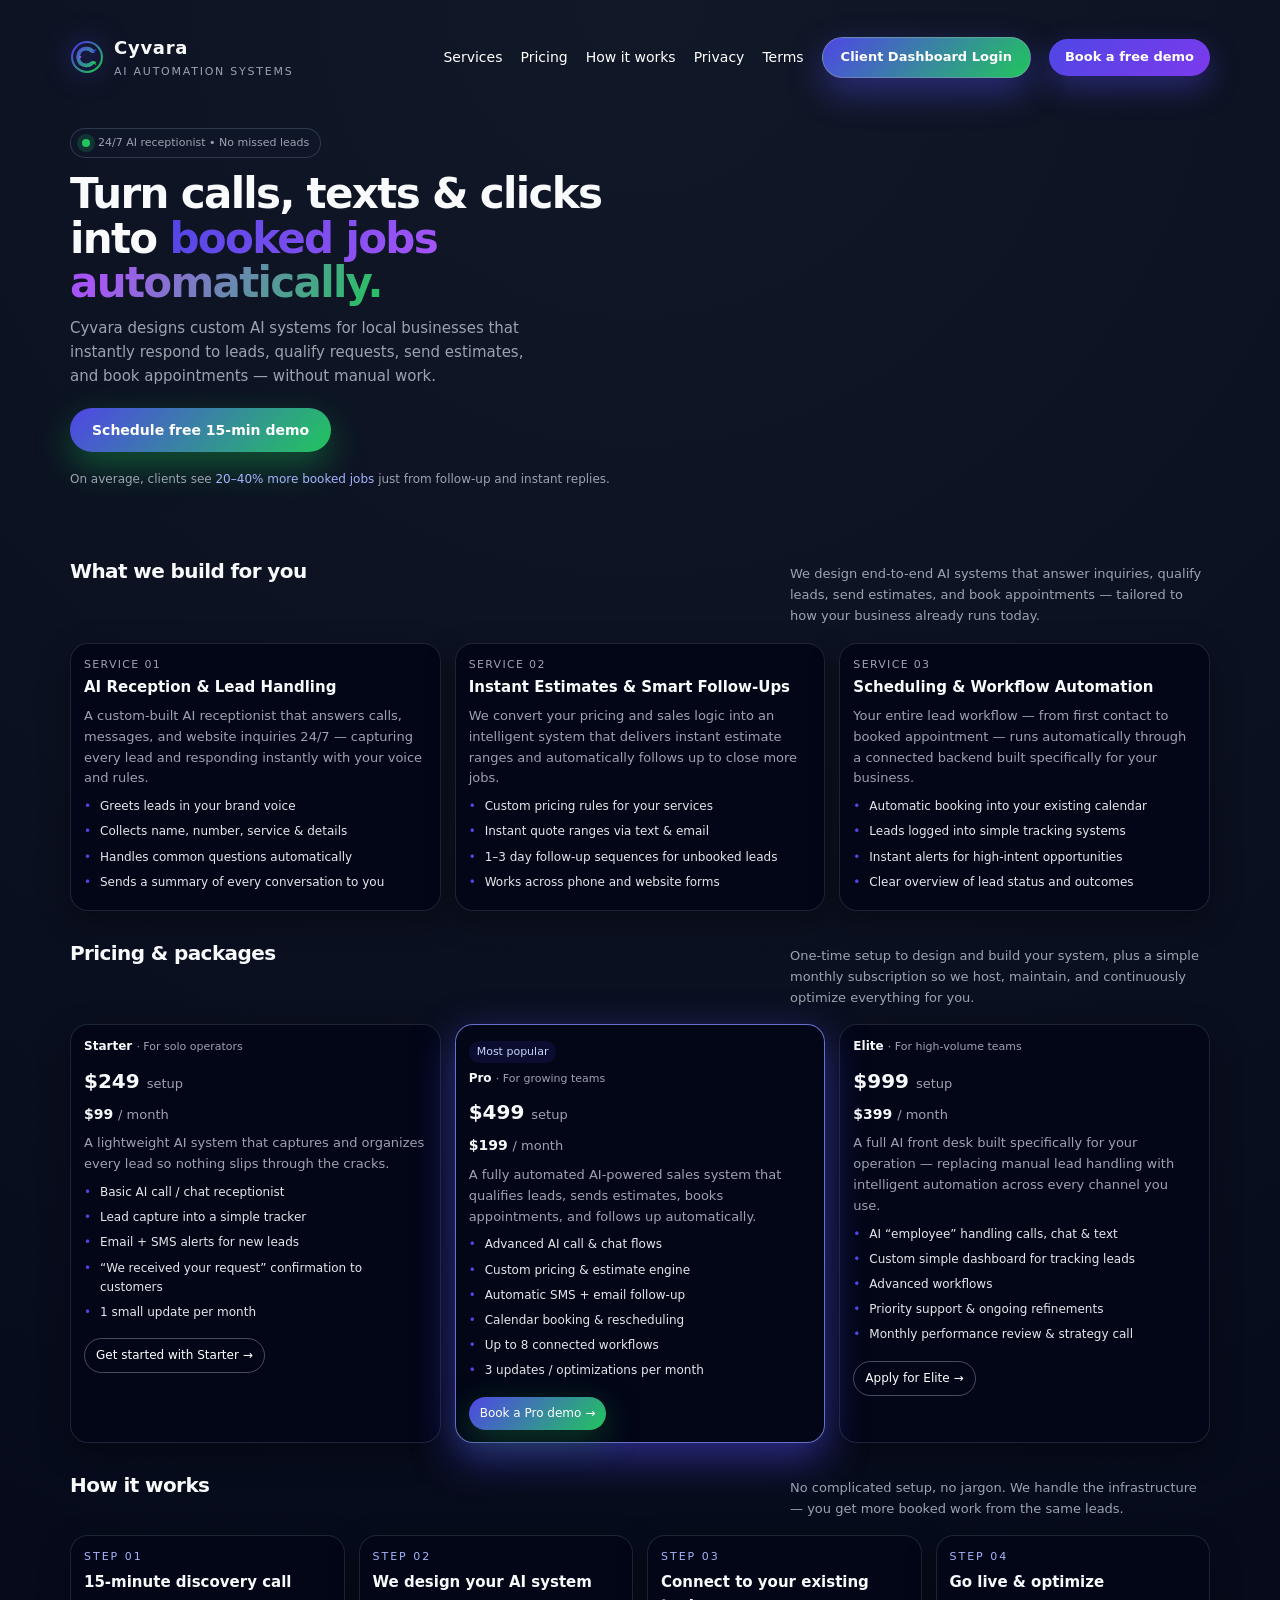
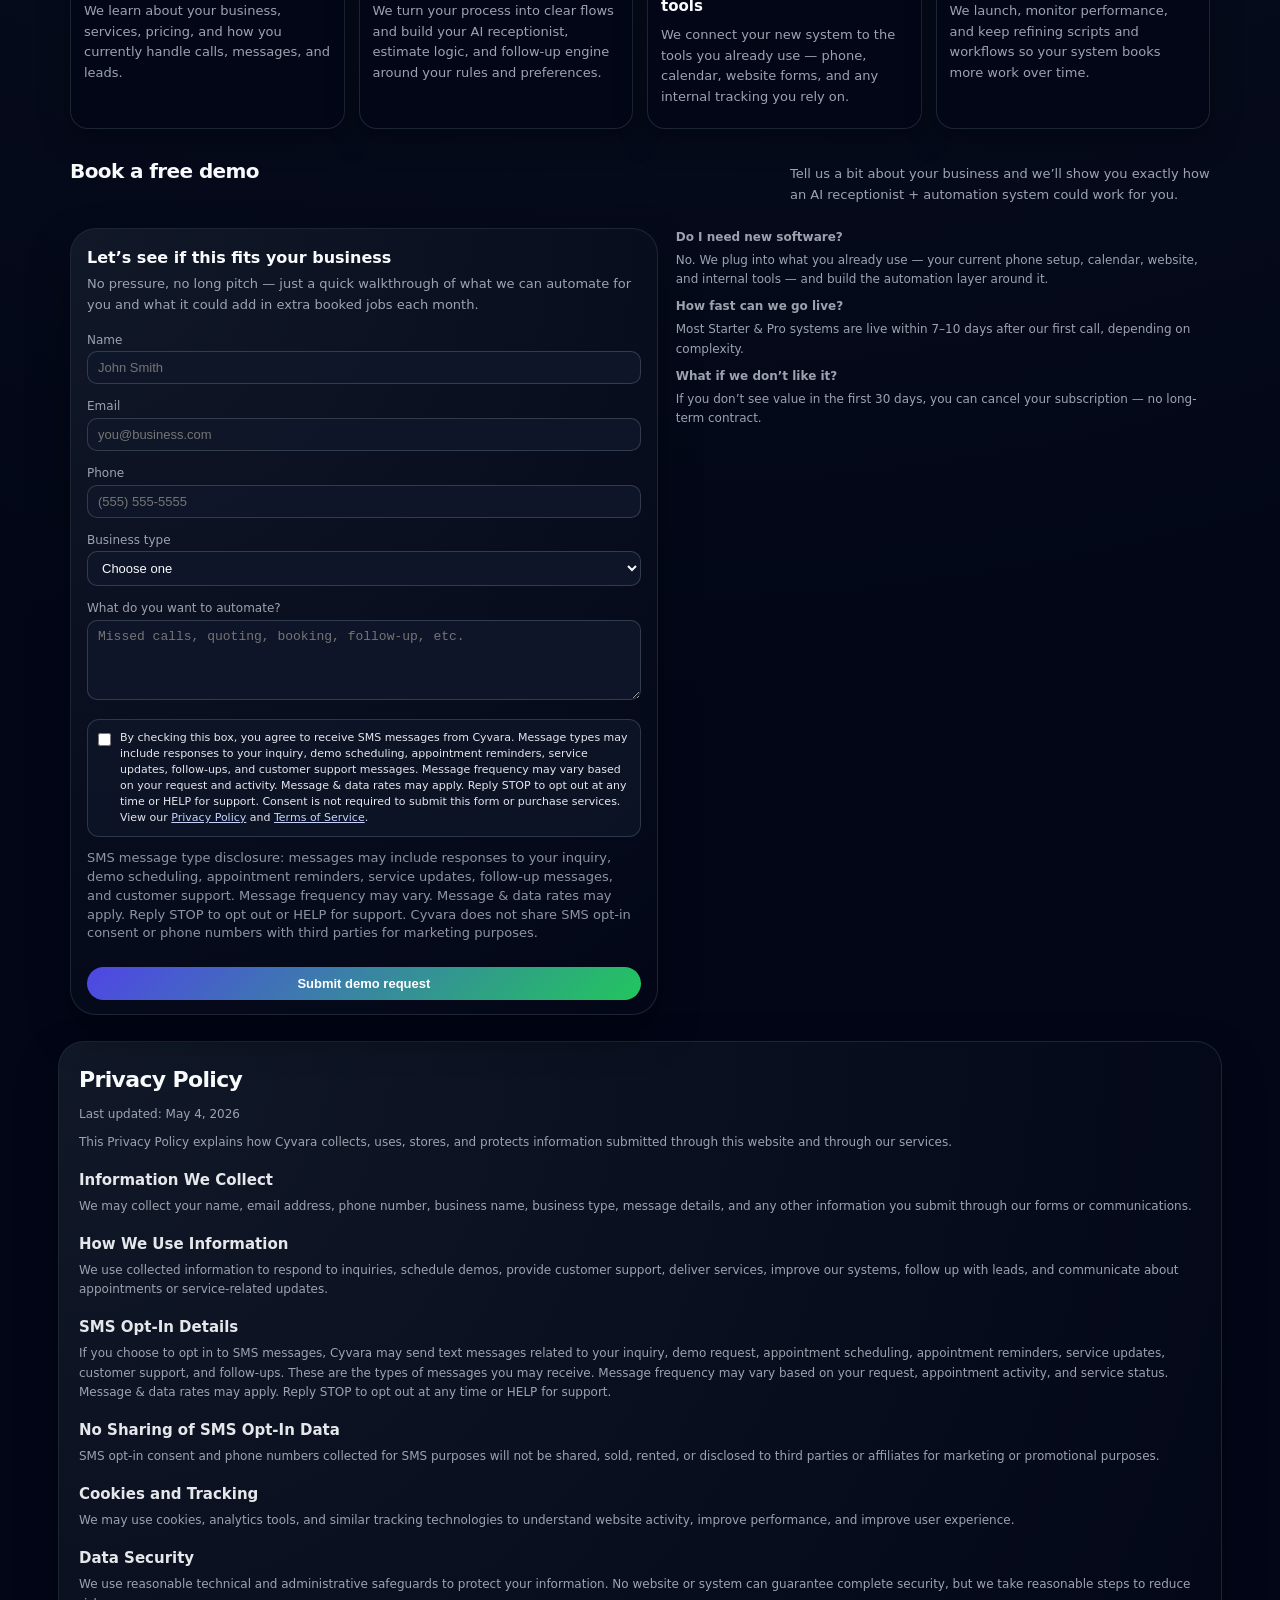
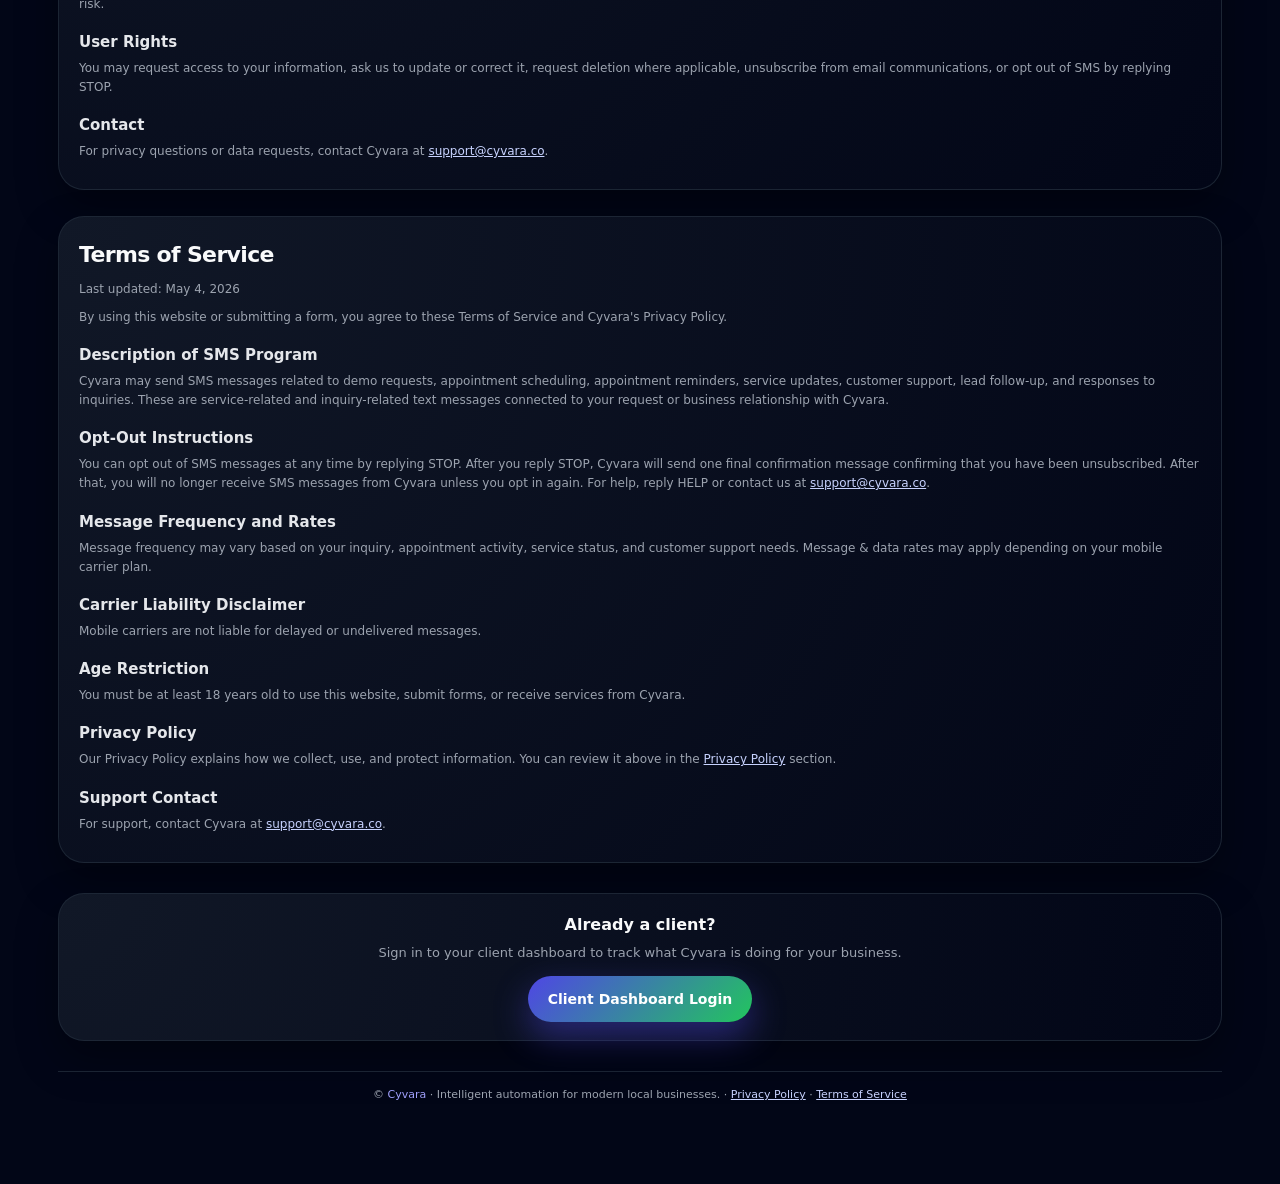
==== commit 3cba95f9: "Update index.html" ====
--- a/index.html
+++ b/index.html
@@ -824,15 +824,15 @@
               <div class="checkbox-row">
                 <input id="sms_opt_in" name="sms_opt_in" type="checkbox" value="Yes, I agree to receive SMS messages from Cyvara" />
                 <label for="sms_opt_in">
-                  By checking this box, you agree to receive SMS messages from Cyvara regarding your inquiry, services, appointments, follow-ups, and customer support.
-                  Message frequency may vary. Message & data rates may apply. Reply STOP to opt out or HELP for support.
+                  By checking this box, you agree to receive SMS messages from Cyvara. Message types may include responses to your inquiry, demo scheduling, appointment reminders, service updates, follow-ups, and customer support messages.
+                  Message frequency may vary based on your request and activity. Message & data rates may apply. Reply STOP to opt out at any time or HELP for support.
                   Consent is not required to submit this form or purchase services. View our
                   <a href="#privacy">Privacy Policy</a> and <a href="#terms">Terms of Service</a>.
                 </label>
               </div>
 
               <p class="sms-consent">
-                SMS messages may include appointment reminders, service updates, follow-up messages, and responses to your request.
+                SMS message type disclosure: messages may include responses to your inquiry, demo scheduling, appointment reminders, service updates, follow-up messages, and customer support. Message frequency may vary. Message & data rates may apply. Reply STOP to opt out or HELP for support.
                 Cyvara does not share SMS opt-in consent or phone numbers with third parties for marketing purposes.
               </p>
 
@@ -881,7 +881,7 @@
 
         <h3>SMS Opt-In Details</h3>
         <p>
-          If you choose to opt in to SMS messages, Cyvara may send text messages related to your inquiry, demo request, appointments, service updates, support, and follow-ups. Message frequency may vary. Message & data rates may apply. Reply STOP to opt out or HELP for support.
+          If you choose to opt in to SMS messages, Cyvara may send text messages related to your inquiry, demo request, appointment scheduling, appointment reminders, service updates, customer support, and follow-ups. These are the types of messages you may receive. Message frequency may vary based on your request, appointment activity, and service status. Message & data rates may apply. Reply STOP to opt out at any time or HELP for support.
         </p>
 
         <h3>No Sharing of SMS Opt-In Data</h3>
@@ -920,17 +920,17 @@
 
         <h3>Description of SMS Program</h3>
         <p>
-          Cyvara may send SMS messages related to demo requests, appointment scheduling, reminders, service updates, customer support, lead follow-up, and responses to inquiries.
+          Cyvara may send SMS messages related to demo requests, appointment scheduling, appointment reminders, service updates, customer support, lead follow-up, and responses to inquiries. These are service-related and inquiry-related text messages connected to your request or business relationship with Cyvara.
         </p>
 
         <h3>Opt-Out Instructions</h3>
         <p>
-          You can opt out of SMS messages at any time by replying STOP. After opting out, you may receive one final confirmation message. For help, reply HELP or contact us at <a href="mailto:support@cyvara.co">support@cyvara.co</a>.
+          You can opt out of SMS messages at any time by replying STOP. After you reply STOP, Cyvara will send one final confirmation message confirming that you have been unsubscribed. After that, you will no longer receive SMS messages from Cyvara unless you opt in again. For help, reply HELP or contact us at <a href="mailto:support@cyvara.co">support@cyvara.co</a>.
         </p>
 
         <h3>Message Frequency and Rates</h3>
         <p>
-          Message frequency may vary based on your inquiry and service activity. Message & data rates may apply depending on your mobile carrier plan.
+          Message frequency may vary based on your inquiry, appointment activity, service status, and customer support needs. Message & data rates may apply depending on your mobile carrier plan.
         </p>
 
         <h3>Carrier Liability Disclaimer</h3>
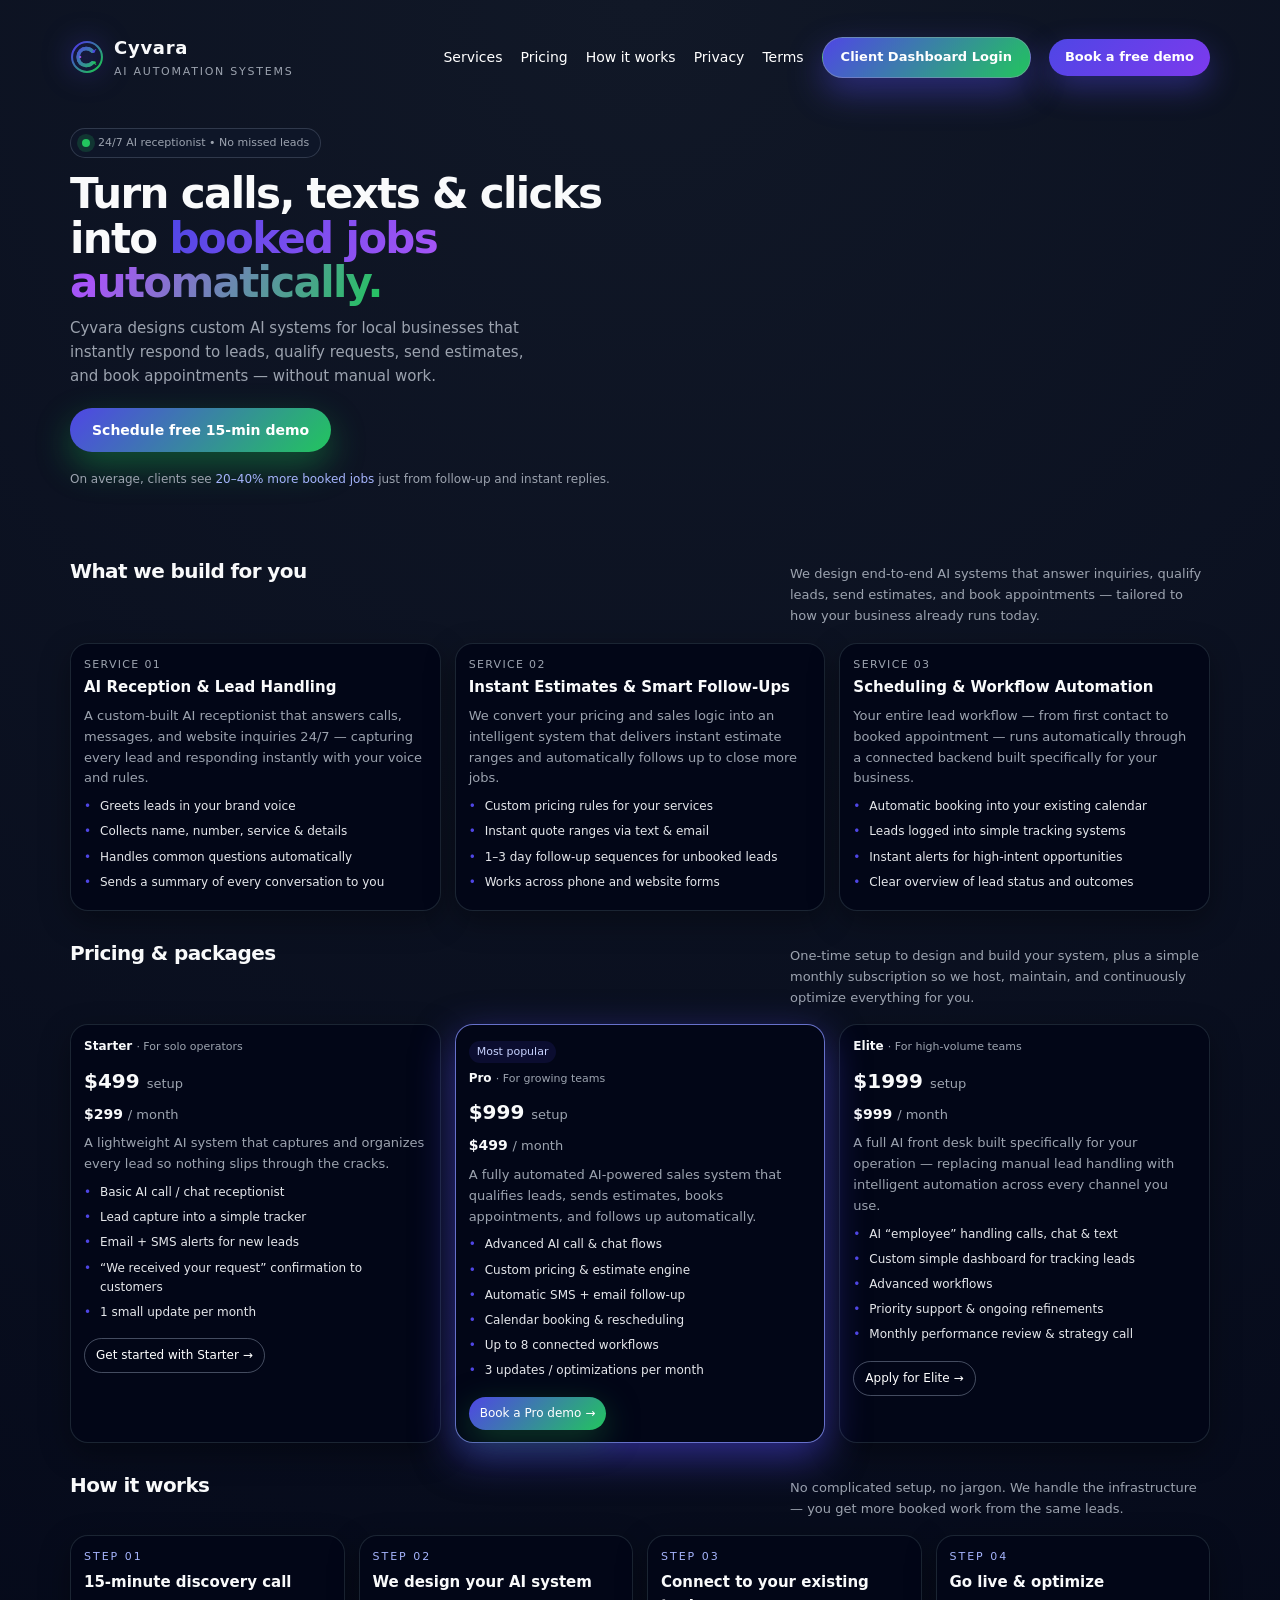
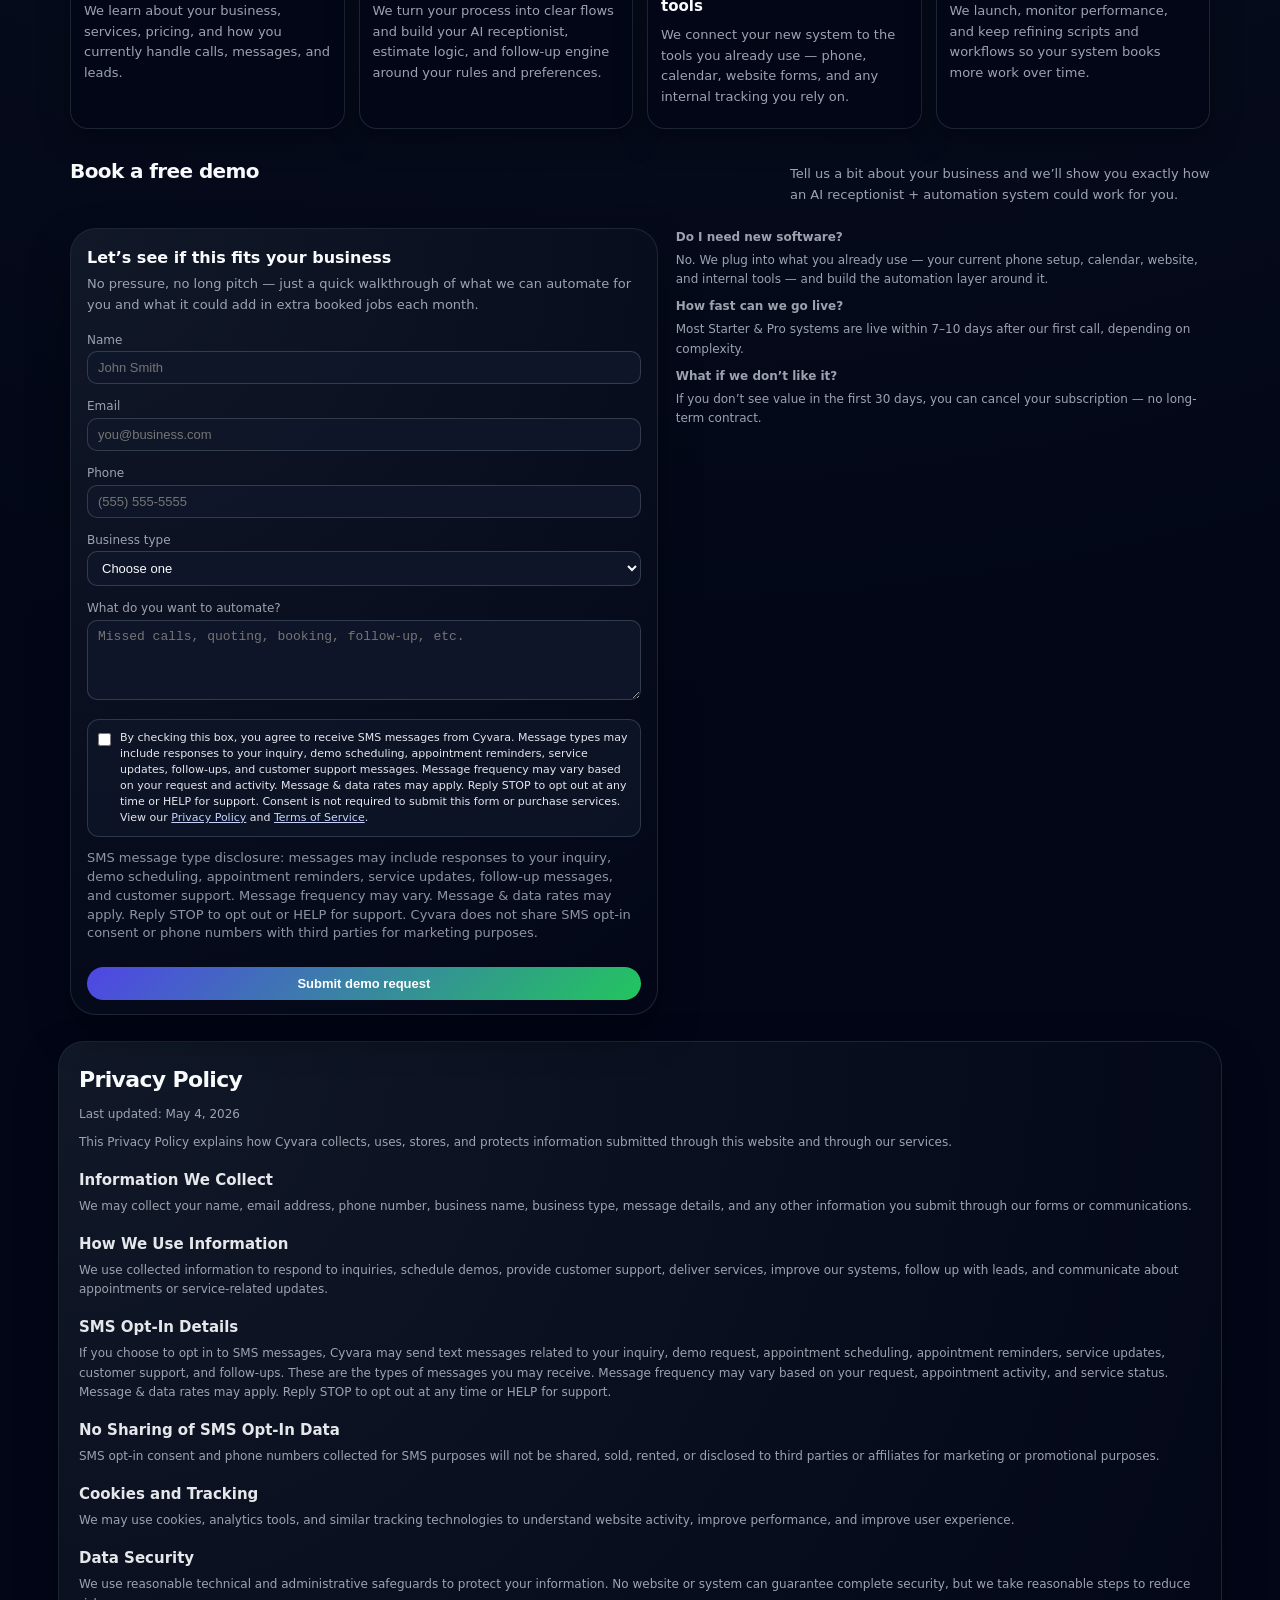
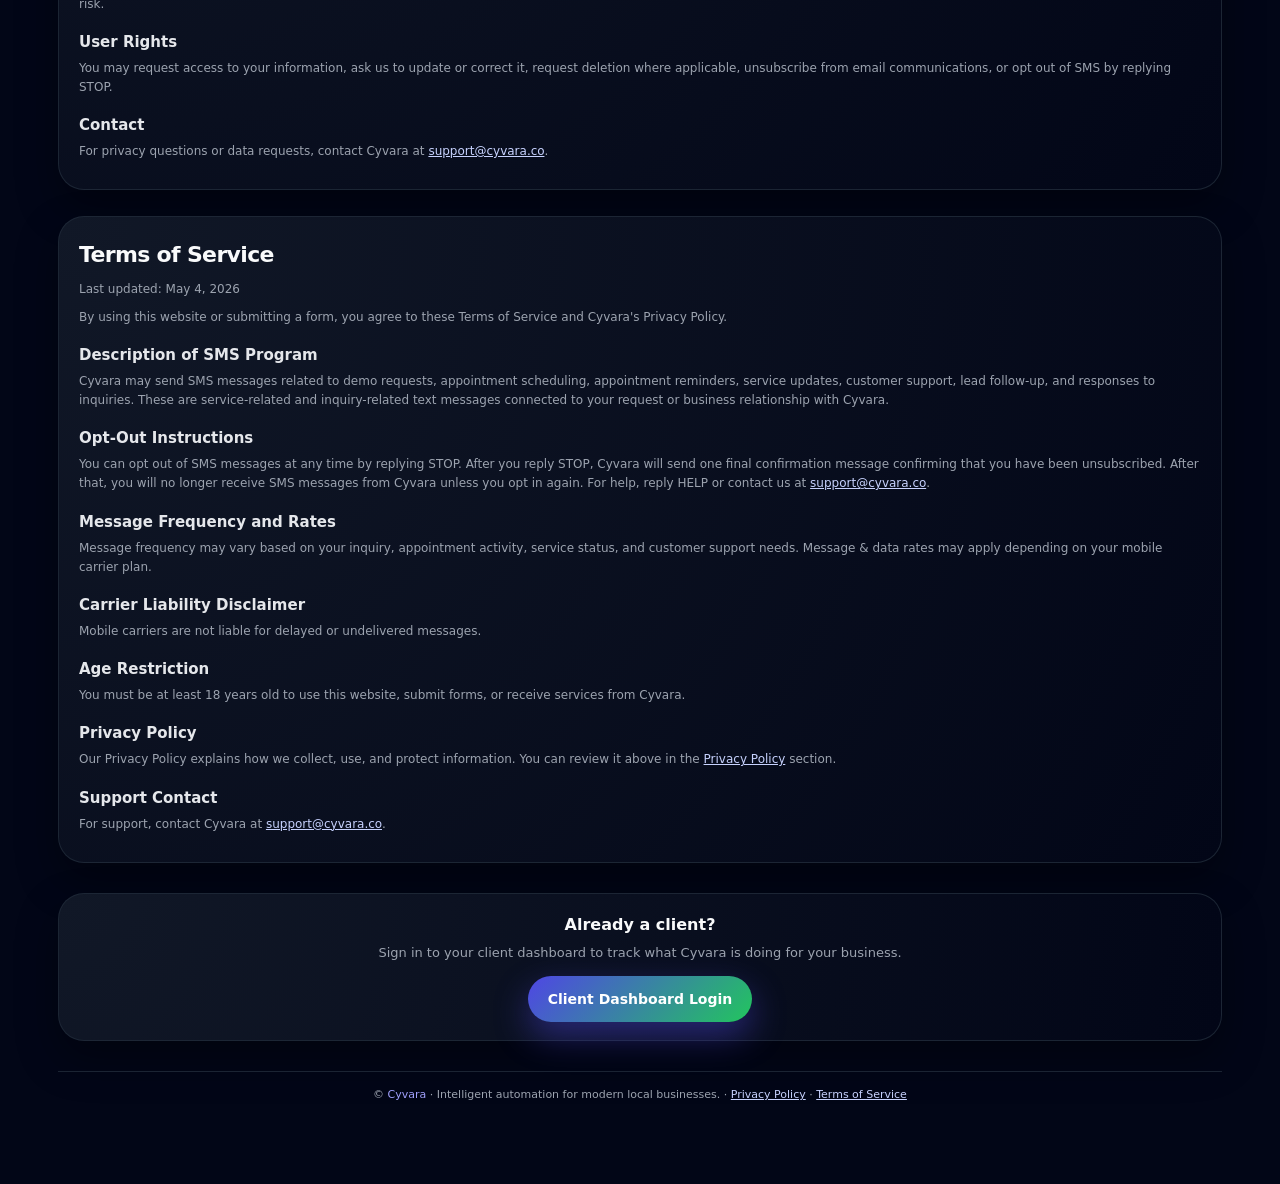
==== commit d9dd1bf2: "Update pricing details for service plans" ====
--- a/index.html
+++ b/index.html
@@ -563,7 +563,7 @@
         <a href="#how">How it works</a>
         <a href="#privacy">Privacy</a>
         <a href="#terms">Terms</a>
-        <a href="https://dashboard.cyvara.co/login" class="nav-dashboard">Client Dashboard Login</a>
+        <a href="https://app.cyvara.co/?logout=true" class="nav-dashboard">Client Dashboard Login</a>
         <a href="#contact" class="nav-cta">Book a free demo</a>
       </nav>
     </header>
@@ -665,8 +665,8 @@
         <div class="grid-3">
           <div class="card">
             <div class="pricing-tag">Starter <span>· For solo operators</span></div>
-            <div class="price">$249 <span>setup</span></div>
-            <div class="price" style="font-size:14px; margin-bottom:8px;">$99 <span>/ month</span></div>
+            <div class="price">$499 <span>setup</span></div>
+            <div class="price" style="font-size:14px; margin-bottom:8px;">$299 <span>/ month</span></div>
             <p class="card-body">
               A lightweight AI system that captures and organizes every lead so nothing slips through the cracks.
             </p>
@@ -683,8 +683,8 @@
           <div class="card" style="border-color: rgba(129,140,248,0.8); box-shadow: 0 14px 40px rgba(79,70,229,0.55); position: relative;">
             <div class="badge-popular">Most popular</div>
             <div class="pricing-tag">Pro <span>· For growing teams</span></div>
-            <div class="price">$499 <span>setup</span></div>
-            <div class="price" style="font-size:14px; margin-bottom:8px;">$199 <span>/ month</span></div>
+            <div class="price">$999 <span>setup</span></div>
+            <div class="price" style="font-size:14px; margin-bottom:8px;">$499 <span>/ month</span></div>
             <p class="card-body">
               A fully automated AI-powered sales system that qualifies leads,
               sends estimates, books appointments, and follows up automatically.
@@ -702,8 +702,8 @@
 
           <div class="card">
             <div class="pricing-tag">Elite <span>· For high-volume teams</span></div>
-            <div class="price">$999 <span>setup</span></div>
-            <div class="price" style="font-size:14px; margin-bottom:8px;">$399 <span>/ month</span></div>
+            <div class="price">$1999 <span>setup</span></div>
+            <div class="price" style="font-size:14px; margin-bottom:8px;">$999 <span>/ month</span></div>
             <p class="card-body">
               A full AI front desk built specifically for your operation — replacing manual lead handling
               with intelligent automation across every channel you use.
@@ -959,7 +959,7 @@
     <div class="client-login">
       <h3>Already a client?</h3>
       <p>Sign in to your client dashboard to track what Cyvara is doing for your business.</p>
-      <a class="dashboard-cta" href="https://dashboard.cyvara.co/login">
+      <a class="dashboard-cta" href="https://app.cyvara.co/?logout=true">
         Client Dashboard Login
       </a>
     </div>
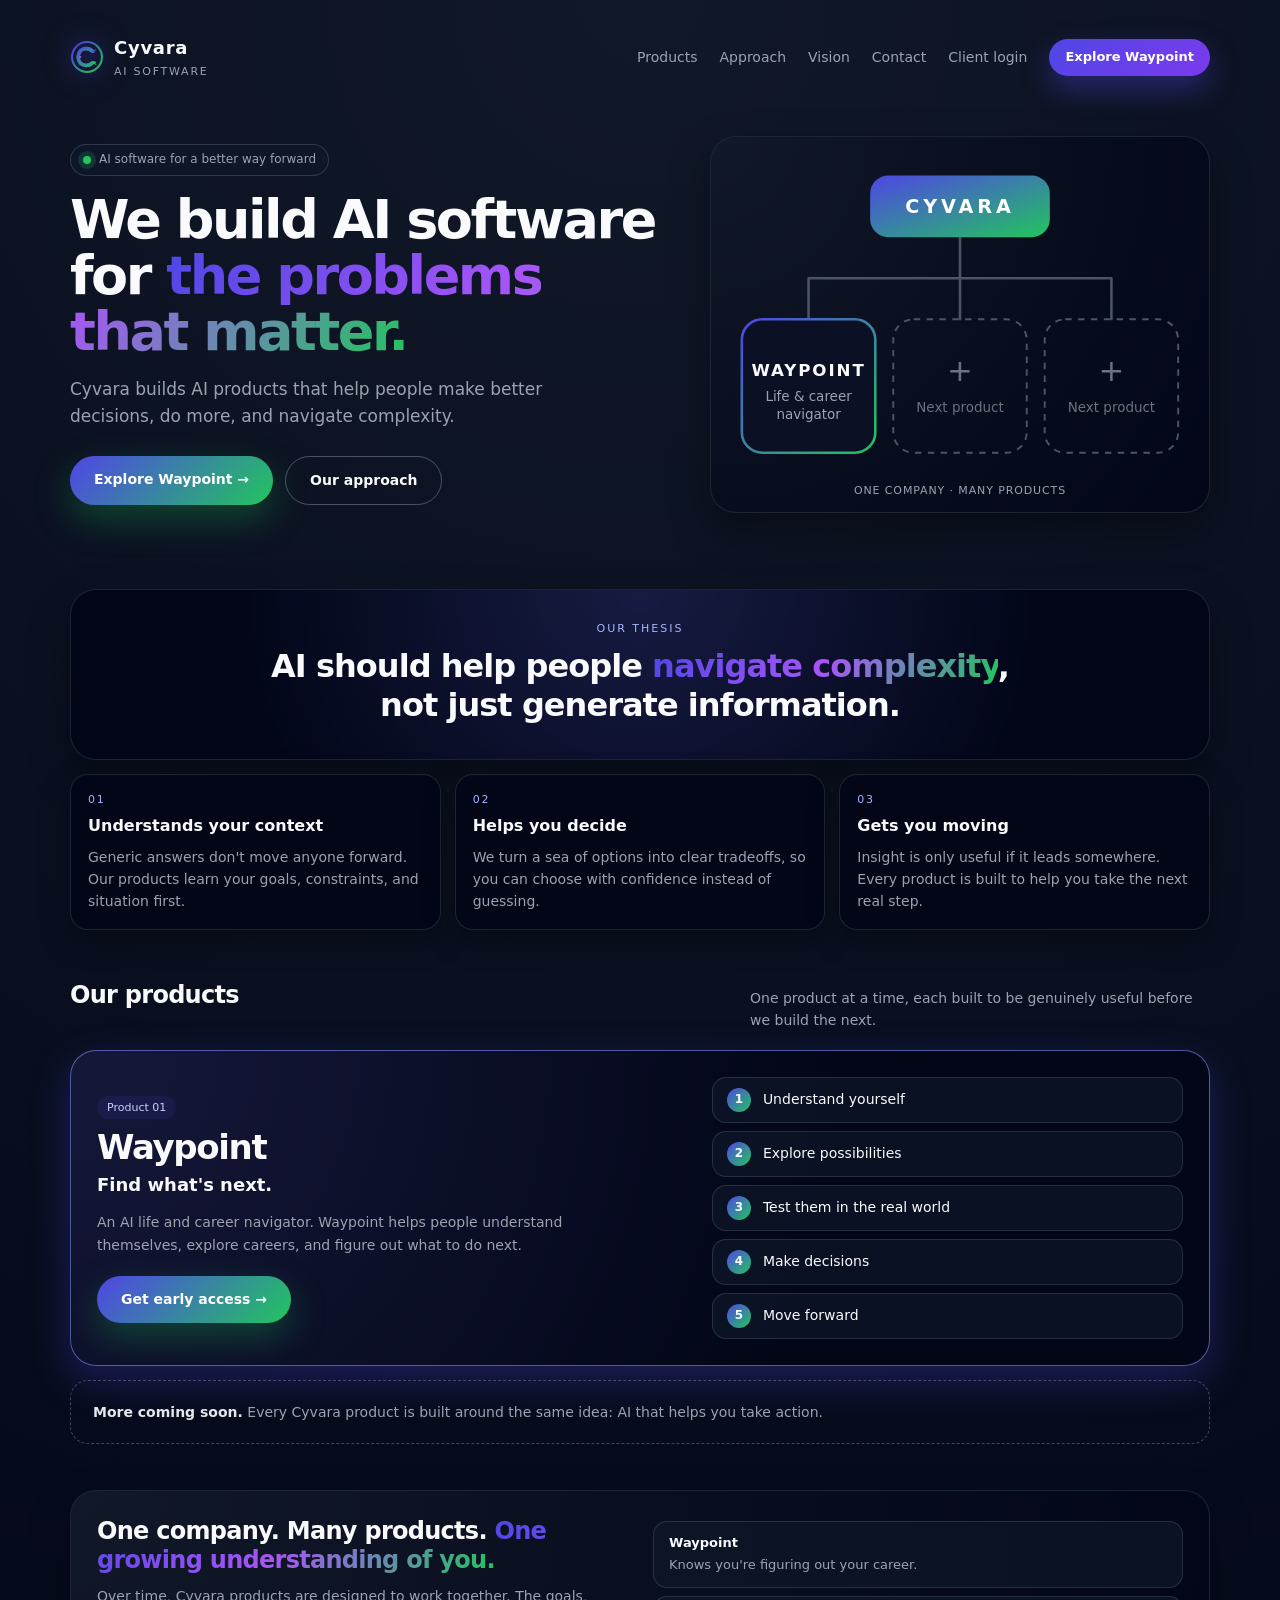
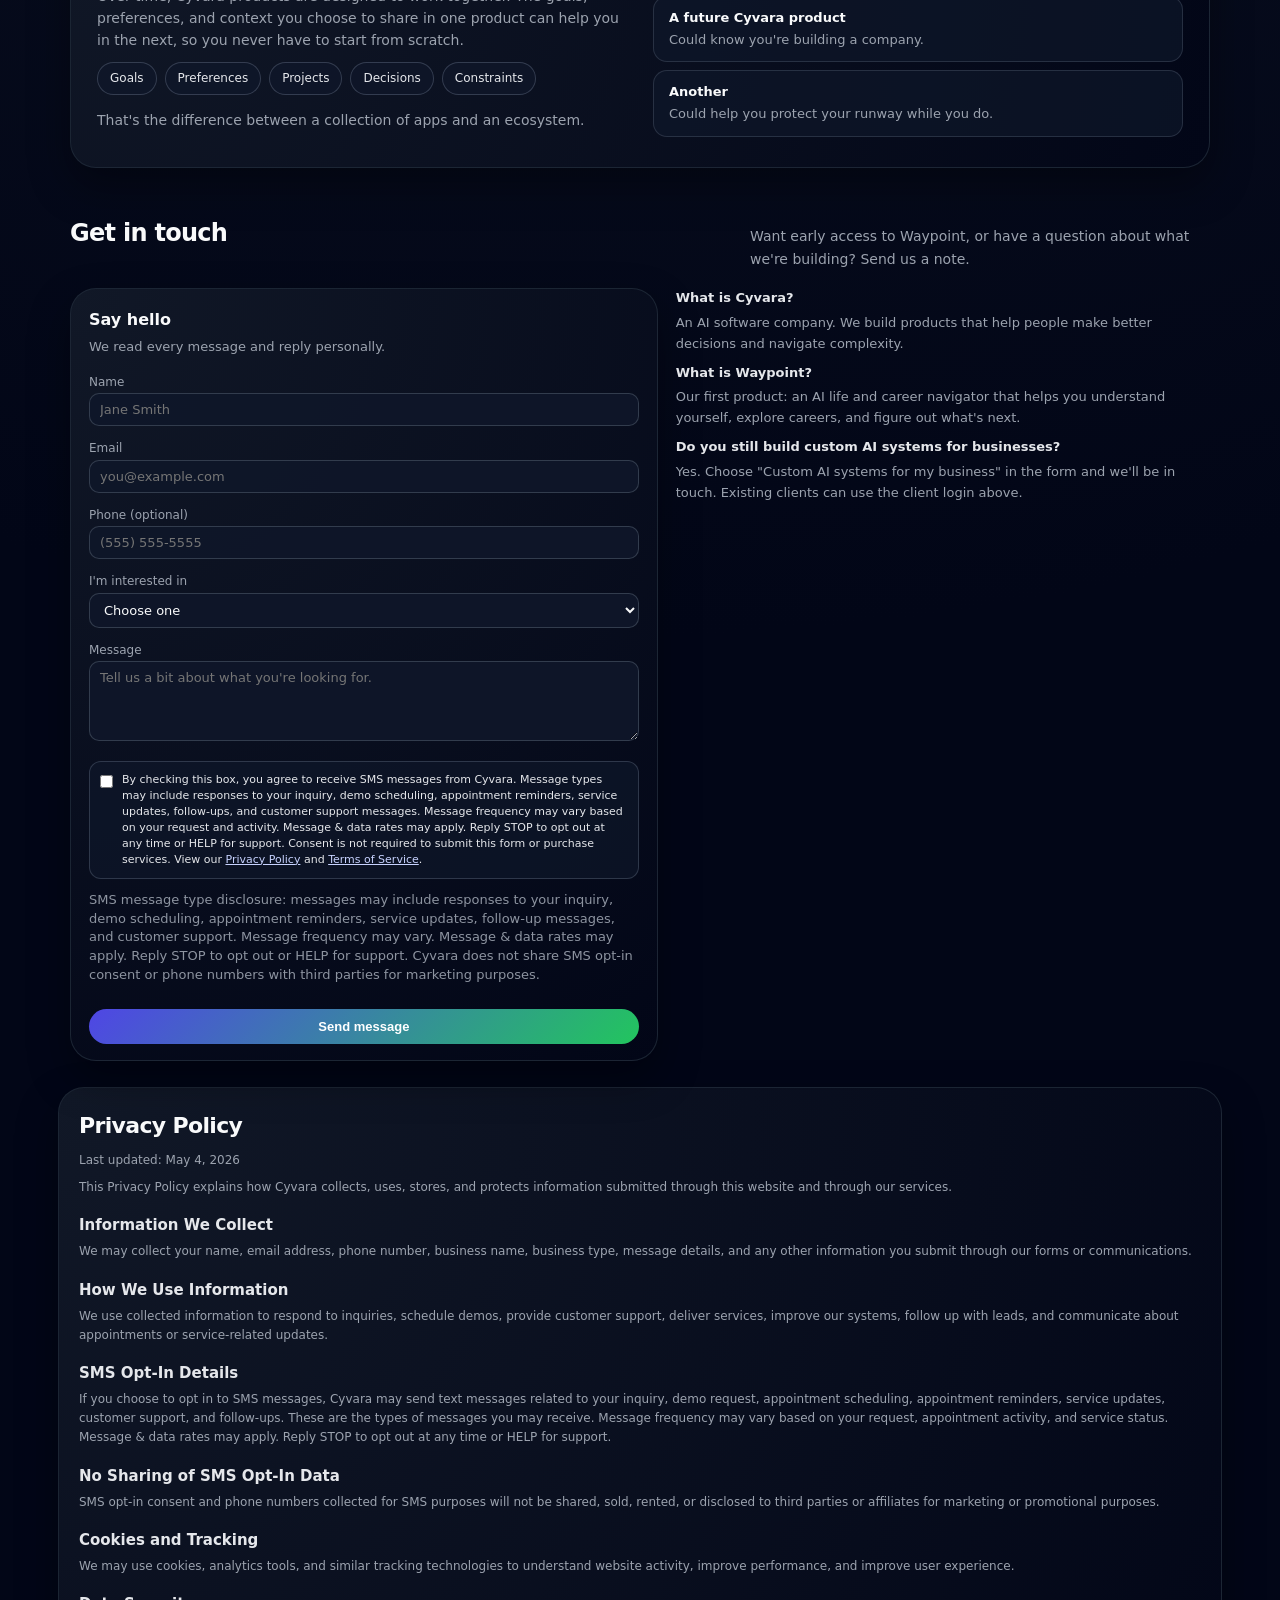
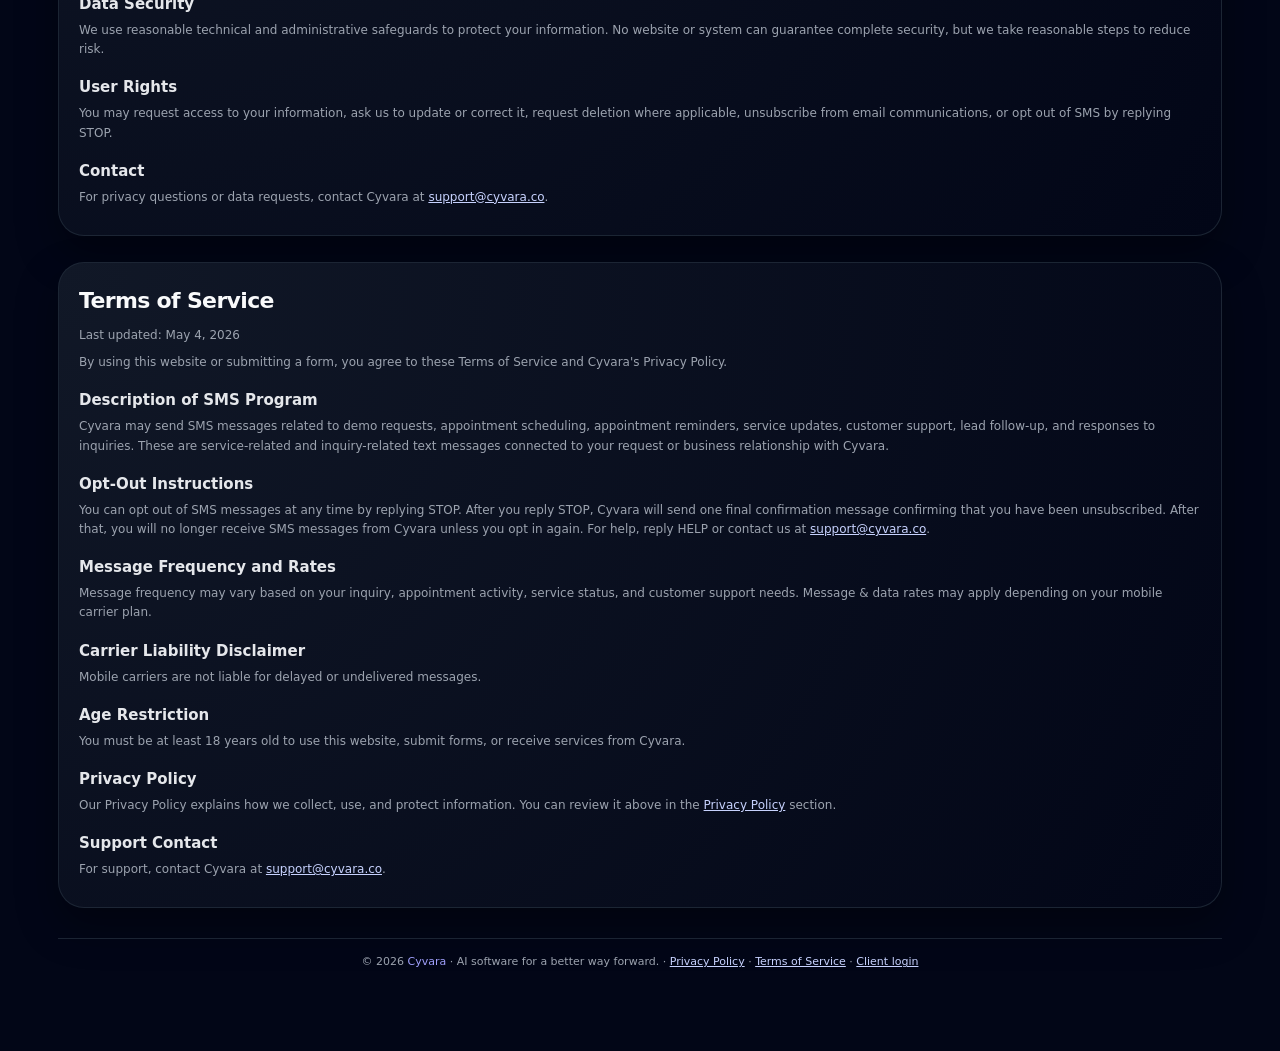
==== commit 4f43b52c: "Reposition Cyvara as an AI software company with Waypoint as first product Replace the local-busines" ====
--- a/index.html
+++ b/index.html
@@ -2,29 +2,36 @@
 <html lang="en">
 <head>
   <meta charset="UTF-8" />
-  <title>Cyvara | AI Automation for Local Businesses</title>
+  <title>Cyvara | AI software for a better way forward</title>
 
   <link rel="icon" href="favicon.svg" type="image/svg+xml">
   <link rel="apple-touch-icon" href="favicon.svg">
 
   <meta name="viewport" content="width=device-width, initial-scale=1" />
-  <meta name="description" content="Cyvara builds custom AI systems for local businesses..." />
+  <meta name="description" content="Cyvara builds AI products that help people make better decisions, do more, and navigate complexity. Our first product is Waypoint, an AI life and career navigator." />
+  <meta name="theme-color" content="#070815" />
+
+  <meta property="og:type" content="website" />
+  <meta property="og:site_name" content="Cyvara" />
+  <meta property="og:title" content="Cyvara | AI software for a better way forward" />
+  <meta property="og:description" content="We build AI software for the problems that matter. Meet Waypoint, our AI life and career navigator." />
+  <meta property="og:url" content="https://cyvara.co/" />
 
   <style>
     html { scroll-behavior: smooth; }
 
     :root {
       --bg: #070815;
-      --bg-secondary: #0f1022;
       --accent: #4f46e5;
       --accent-soft: rgba(79, 70, 229, 0.12);
-      --accent-strong: rgba(79, 70, 229, 0.2);
+      --violet: #a855f7;
+      --green: #22c55e;
       --text: #f9fafb;
       --muted: #9ca3af;
-      --card: #111827;
-      --border: #1f2933;
-      --danger: #ef4444;
-      --success: #22c55e;
+      --soft: #e5e7eb;
+      --lilac: #c7d2fe;
+      --border: rgba(31, 41, 55, 0.9);
+      --grad: linear-gradient(135deg, #4f46e5, #22c55e);
       --shadow-soft: 0 18px 40px rgba(0, 0, 0, 0.35);
       --radius-lg: 18px;
       --radius-xl: 26px;
@@ -34,20 +41,23 @@
     * { box-sizing: border-box; margin: 0; padding: 0; }
 
     body {
-      font-family: system-ui, -apple-system, BlinkMacSystemFont, "SF Pro Text","Inter", sans-serif;
+      font-family: system-ui, -apple-system, BlinkMacSystemFont, "SF Pro Text", "Inter", sans-serif;
       background: radial-gradient(circle at top, #111827 0, #020617 52%);
+      background-color: var(--bg);
       color: var(--text);
       line-height: 1.6;
       -webkit-font-smoothing: antialiased;
     }
 
-    a {
-      color: white !important;
-      text-decoration: none;
+    a { color: inherit; text-decoration: none; }
+    a:focus-visible, button:focus-visible, input:focus-visible, select:focus-visible, textarea:focus-visible {
+      outline: 2px solid var(--lilac);
+      outline-offset: 3px;
     }
 
     .page { max-width: 1200px; margin: 0 auto; padding: 24px 18px 80px; }
 
+    /* ---------- Header ---------- */
     header {
       display: flex;
       align-items: center;
@@ -70,10 +80,11 @@
     .logo-text-main { font-weight: 700; letter-spacing: 0.04em; font-size: 18px; }
     .logo-text-sub { font-size: 11px; color: var(--muted); text-transform: uppercase; letter-spacing: 0.16em; }
 
-    nav { display: flex; align-items: center; gap: 18px; font-size: 14px; color: var(--muted); }
-    nav a { padding: 4px 0; position: relative; }
-
-    nav a::after {
+    nav { display: flex; align-items: center; gap: 22px; font-size: 14px; color: var(--muted); }
+    nav a { padding: 4px 0; position: relative; transition: color 0.15s ease-out; }
+    nav a:hover { color: var(--text); }
+
+    nav a.nav-link::after {
       content: "";
       position: absolute;
       left: 0;
@@ -81,129 +92,143 @@
       width: 0;
       height: 2px;
       border-radius: 999px;
-      background: linear-gradient(90deg, #4f46e5, #22c55e);
+      background: var(--grad);
       transition: width 0.18s ease-out;
     }
 
-    nav a:hover::after { width: 100%; }
+    nav a.nav-link:hover::after { width: 100%; }
 
     .nav-cta {
-      padding: 8px 16px;
+      padding: 8px 16px !important;
       border-radius: var(--radius-pill);
       background: linear-gradient(135deg, #4f46e5, #7c3aed);
-      color: white;
+      color: white !important;
       font-size: 13px;
       font-weight: 600;
       box-shadow: 0 12px 30px rgba(79, 70, 229, 0.4);
-    }
-
-    .nav-dashboard {
-      padding: 9px 18px;
-      border-radius: var(--radius-pill);
-      border: 1px solid rgba(148, 163, 184, 0.5);
-      background: linear-gradient(135deg, #4f46e5, #22c55e);
-      color: white;
-      font-size: 13px;
-      font-weight: 700;
-      box-shadow: 0 14px 35px rgba(79, 70, 229, 0.45);
       transition: transform 0.15s ease-out, filter 0.15s ease-out;
     }
 
-    .nav-dashboard:hover,
-    .nav-cta:hover {
-      transform: translateY(-1px);
-      filter: brightness(1.05);
-    }
-
+    .nav-cta:hover { transform: translateY(-1px); filter: brightness(1.05); }
+
+    @media (max-width: 880px) {
+      .nav-link, .nav-login { display: none; }
+    }
+
+    /* ---------- Hero ---------- */
     .hero {
       display: grid;
-      grid-template-columns: minmax(0, 1.3fr) minmax(0, 1fr);
-      gap: 32px;
-      padding: 26px 12px 40px;
+      grid-template-columns: minmax(0, 1.2fr) minmax(0, 1fr);
+      gap: 40px;
+      padding: 34px 12px 30px;
       align-items: center;
     }
 
     @media (max-width: 880px) {
-      .hero { grid-template-columns: minmax(0, 1fr); }
-      nav { display: none; }
-      header { justify-content: center; }
+      .hero { grid-template-columns: minmax(0, 1fr); padding-top: 18px; }
     }
 
     .pill {
       display: inline-flex;
       align-items: center;
       gap: 8px;
-      padding: 5px 11px;
+      padding: 5px 12px;
       border-radius: 999px;
       background: rgba(15, 23, 42, 0.9);
       border: 1px solid rgba(148, 163, 184, 0.25);
-      font-size: 11px;
+      font-size: 12px;
       color: var(--muted);
-      margin-bottom: 14px;
+      margin-bottom: 16px;
     }
 
     .pill-dot {
       width: 8px;
       height: 8px;
       border-radius: 999px;
-      background: var(--success);
+      background: var(--green);
       box-shadow: 0 0 0 5px rgba(34, 197, 94, 0.18);
     }
 
     h1 {
-      font-size: clamp(32px, 5vw, 42px);
-      line-height: 1.06;
-      letter-spacing: -0.04em;
-      margin-bottom: 10px;
-    }
-
-    h1 span.highlight {
+      font-size: clamp(34px, 5.6vw, 54px);
+      line-height: 1.04;
+      letter-spacing: -0.045em;
+      margin-bottom: 16px;
+    }
+
+    .highlight {
       background: linear-gradient(120deg, #4f46e5, #a855f7, #22c55e);
       -webkit-background-clip: text;
+      background-clip: text;
       color: transparent;
     }
 
     .hero-subtitle {
-      font-size: 15px;
+      font-size: 17px;
       color: var(--muted);
-      max-width: 480px;
-      margin-bottom: 20px;
-    }
-
-    .hero-actions {
-      display: flex;
-      flex-wrap: wrap;
-      gap: 12px;
-      margin-bottom: 18px;
-    }
+      max-width: 520px;
+      margin-bottom: 26px;
+    }
+
+    .hero-actions { display: flex; flex-wrap: wrap; gap: 12px; }
 
     .btn-primary {
-      padding: 11px 22px;
+      display: inline-block;
+      padding: 12px 24px;
       border-radius: var(--radius-pill);
-      background: linear-gradient(135deg, #4f46e5, #22c55e);
+      background: var(--grad);
       color: white;
       font-weight: 600;
       font-size: 14px;
       border: none;
       cursor: pointer;
-      box-shadow: 0 14px 35px rgba(22, 163, 74, 0.45);
-    }
-
-    .hero-footnote { font-size: 12px; color: var(--muted); }
-    .hero-footnote span { color: #a5b4fc; font-weight: 500; }
-
-    .section { padding: 26px 12px 0; }
+      box-shadow: 0 14px 35px rgba(22, 163, 74, 0.35);
+      transition: transform 0.15s ease-out, filter 0.15s ease-out;
+    }
+
+    .btn-primary:hover { transform: translateY(-1px); filter: brightness(1.05); }
+
+    .btn-ghost {
+      display: inline-block;
+      padding: 12px 24px;
+      border-radius: var(--radius-pill);
+      border: 1px solid rgba(148, 163, 184, 0.45);
+      color: var(--text);
+      font-weight: 600;
+      font-size: 14px;
+      transition: background 0.15s ease-out;
+    }
+
+    .btn-ghost:hover { background: rgba(148, 163, 184, 0.12); }
+
+    .eco-card {
+      border-radius: var(--radius-xl);
+      border: 1px solid var(--border);
+      background: radial-gradient(circle at top left, #111827, #020617);
+      box-shadow: var(--shadow-soft);
+      padding: 18px 18px 12px;
+    }
+
+    .eco-card svg { display: block; width: 100%; height: auto; }
+    .eco-caption { font-size: 11px; color: var(--muted); text-align: center; margin-top: 6px; letter-spacing: 0.08em; text-transform: uppercase; }
+
+    /* ---------- Sections ---------- */
+    .section { padding: 46px 12px 0; }
 
     .section-header {
       display: flex;
       align-items: baseline;
       justify-content: space-between;
-      margin-bottom: 16px;
-      gap: 10px;
-    }
-
-    .section-title { font-size: 20px; letter-spacing: -0.03em; }
-    .section-subtitle { font-size: 13px; color: var(--muted); max-width: 420px; }
+      margin-bottom: 18px;
+      gap: 16px;
+    }
+
+    @media (max-width: 720px) {
+      .section-header { flex-direction: column; gap: 6px; }
+    }
+
+    .section-title { font-size: 24px; letter-spacing: -0.03em; }
+    .section-subtitle { font-size: 14px; color: var(--muted); max-width: 460px; }
 
     .grid-3 {
       display: grid;
@@ -211,111 +236,173 @@
       gap: 14px;
     }
 
-    @media (max-width: 900px) {
-      .grid-3 { grid-template-columns: repeat(2, minmax(0, 1fr)); }
-    }
-
     @media (max-width: 720px) {
       .grid-3 { grid-template-columns: minmax(0, 1fr); }
     }
 
     .card {
-      background: linear-gradient(145deg, #020617, #020617 60%, #020617);
+      background: #020617;
       border-radius: var(--radius-lg);
-      border: 1px solid rgba(31, 41, 55, 0.9);
-      padding: 12px 13px;
+      border: 1px solid var(--border);
+      padding: 16px 17px;
       box-shadow: 0 10px 30px rgba(0, 0, 0, 0.35);
     }
 
     .card-label {
-      font-size: 11px;
-      color: var(--muted);
-      margin-bottom: 2px;
-      text-transform: uppercase;
-      letter-spacing: 0.12em;
-    }
-
-    .card-title { font-size: 15px; margin-bottom: 7px; font-weight: 600; }
-    .card-body { font-size: 13px; color: var(--muted); margin-bottom: 8px; }
-
-    .card-list {
-      list-style: none;
-      margin: 0;
-      padding: 0;
-      font-size: 12px;
-      color: #e5e7eb;
-    }
-
-    .card-list li {
-      padding-left: 16px;
-      position: relative;
-      margin-bottom: 6px;
-    }
-
-    .card-list li::before {
-      content: "•";
-      position: absolute;
-      left: 0;
-      color: #4f46e5;
-    }
-
-    .pricing-tag { font-size: 12px; font-weight: 600; margin-bottom: 8px; }
-    .pricing-tag span { font-size: 11px; color: var(--muted); font-weight: 400; }
-
-    .price { font-size: 20px; font-weight: 700; margin-bottom: 6px; }
-    .price span { font-size: 13px; font-weight: 400; color: var(--muted); }
-
-    .badge-popular {
-      font-size: 11px;
-      padding: 2px 8px;
-      border-radius: 999px;
-      background: var(--accent-soft);
-      color: #c7d2fe;
-      display: inline-block;
-      margin-bottom: 6px;
-    }
-
-    .pricing-cta {
-      margin-top: 10px;
-      font-size: 12px;
-      padding: 7px 11px;
-      border-radius: var(--radius-pill);
-      border: 1px solid rgba(148, 163, 184, 0.45);
-      display: inline-block;
-      cursor: pointer;
-    }
-
-    .pricing-cta.primary {
-      border: none;
-      background: linear-gradient(135deg, #4f46e5, #22c55e);
-      color: white;
-      box-shadow: 0 10px 32px rgba(22, 101, 52, 0.55);
-    }
-
-    .how-grid {
-      display: grid;
-      grid-template-columns: repeat(4, minmax(0, 1fr));
-      gap: 14px;
-    }
-
-    @media (max-width: 900px) {
-      .how-grid { grid-template-columns: repeat(2, minmax(0, 1fr)); }
-    }
-
-    @media (max-width: 720px) {
-      .how-grid { grid-template-columns: minmax(0, 1fr); }
-    }
-
-    .step-number {
       font-size: 11px;
       color: #a5b4fc;
       margin-bottom: 4px;
       text-transform: uppercase;
-      letter-spacing: 0.18em;
-    }
-
+      letter-spacing: 0.16em;
+    }
+
+    .card-title { font-size: 16px; margin-bottom: 7px; font-weight: 600; }
+    .card-body { font-size: 14px; color: var(--muted); }
+
+    /* Thesis */
+    .thesis {
+      text-align: center;
+      padding: 30px 18px 34px;
+      border-radius: var(--radius-xl);
+      border: 1px solid var(--border);
+      background: radial-gradient(circle at top, rgba(79, 70, 229, 0.16), #020617 70%);
+      box-shadow: var(--shadow-soft);
+      margin-bottom: 14px;
+    }
+
+    .thesis-label { font-size: 11px; color: #a5b4fc; text-transform: uppercase; letter-spacing: 0.18em; margin-bottom: 10px; }
+
+    .thesis-quote {
+      font-size: clamp(22px, 3.6vw, 32px);
+      line-height: 1.22;
+      letter-spacing: -0.03em;
+      font-weight: 700;
+      max-width: 780px;
+      margin: 0 auto;
+    }
+
+    /* Products */
+    .product {
+      display: grid;
+      grid-template-columns: minmax(0, 1.25fr) minmax(0, 1fr);
+      gap: 26px;
+      padding: 26px;
+      border-radius: var(--radius-xl);
+      border: 1px solid rgba(129, 140, 248, 0.6);
+      background: radial-gradient(circle at top left, #16183a, #020617 65%);
+      box-shadow: 0 14px 40px rgba(79, 70, 229, 0.3);
+      align-items: center;
+    }
+
+    @media (max-width: 880px) {
+      .product { grid-template-columns: minmax(0, 1fr); padding: 20px; }
+    }
+
+    .product-tag {
+      display: inline-block;
+      font-size: 11px;
+      padding: 3px 10px;
+      border-radius: 999px;
+      background: var(--accent-soft);
+      color: var(--lilac);
+      margin-bottom: 10px;
+    }
+
+    .product-name { font-size: 34px; letter-spacing: -0.04em; line-height: 1.1; }
+    .product-tagline { font-size: 18px; font-weight: 600; margin: 4px 0 12px; }
+    .product-body { font-size: 14px; color: var(--muted); max-width: 470px; margin-bottom: 20px; }
+
+    .journey { list-style: none; counter-reset: step; display: grid; gap: 8px; }
+
+    .journey li {
+      counter-increment: step;
+      display: flex;
+      align-items: center;
+      gap: 12px;
+      padding: 10px 14px;
+      border-radius: 14px;
+      border: 1px solid rgba(148, 163, 184, 0.2);
+      background: rgba(15, 23, 42, 0.7);
+      font-size: 14px;
+      font-weight: 500;
+    }
+
+    .journey li::before {
+      content: counter(step);
+      flex: none;
+      width: 24px;
+      height: 24px;
+      border-radius: 999px;
+      background: var(--grad);
+      font-size: 12px;
+      font-weight: 700;
+      display: flex;
+      align-items: center;
+      justify-content: center;
+    }
+
+    .product-soon {
+      margin-top: 14px;
+      padding: 20px 22px;
+      border-radius: var(--radius-lg);
+      border: 1px dashed rgba(148, 163, 184, 0.4);
+      color: var(--muted);
+      font-size: 14px;
+      display: flex;
+      align-items: center;
+      justify-content: space-between;
+      gap: 12px;
+      flex-wrap: wrap;
+    }
+
+    .product-soon strong { color: var(--soft); font-weight: 600; }
+
+    /* Vision */
+    .vision {
+      display: grid;
+      grid-template-columns: minmax(0, 1fr) minmax(0, 1fr);
+      gap: 26px;
+      align-items: center;
+      padding: 26px;
+      border-radius: var(--radius-xl);
+      border: 1px solid var(--border);
+      background: radial-gradient(circle at top left, #111827, #020617);
+      box-shadow: var(--shadow-soft);
+    }
+
+    @media (max-width: 880px) {
+      .vision { grid-template-columns: minmax(0, 1fr); padding: 20px; }
+    }
+
+    .vision h2 { font-size: 24px; letter-spacing: -0.03em; line-height: 1.2; margin-bottom: 10px; }
+    .vision p { font-size: 14px; color: var(--muted); margin-bottom: 10px; }
+
+    .chips { display: flex; flex-wrap: wrap; gap: 8px; margin-bottom: 14px; }
+
+    .chip {
+      padding: 6px 12px;
+      border-radius: 999px;
+      border: 1px solid rgba(148, 163, 184, 0.28);
+      background: rgba(15, 23, 42, 0.8);
+      font-size: 12px;
+      color: var(--soft);
+    }
+
+    .context-stack { display: grid; gap: 8px; }
+
+    .context-row {
+      padding: 11px 15px;
+      border-radius: 14px;
+      border: 1px solid rgba(148, 163, 184, 0.2);
+      background: rgba(15, 23, 42, 0.7);
+      font-size: 13px;
+      color: var(--muted);
+    }
+
+    .context-row strong { display: block; color: var(--text); font-size: 13px; margin-bottom: 1px; }
+
+    /* Contact */
     .contact {
-      margin-top: 22px;
       display: grid;
       grid-template-columns: minmax(0, 1.1fr) minmax(0, 1fr);
       gap: 18px;
@@ -329,8 +416,8 @@
     .contact-card {
       background: radial-gradient(circle at top left, #111827, #020617);
       border-radius: var(--radius-xl);
-      border: 1px solid rgba(31, 41, 55, 0.9);
-      padding: 16px 16px 14px;
+      border: 1px solid var(--border);
+      padding: 18px 18px 16px;
       box-shadow: var(--shadow-soft);
     }
 
@@ -349,6 +436,7 @@
       background: rgba(15, 23, 42, 0.95);
       color: var(--text);
       font-size: 13px;
+      font-family: inherit;
       outline: none;
     }
 
@@ -369,70 +457,19 @@
 
     .btn-submit {
       margin-top: 6px;
-      padding: 9px 18px;
+      padding: 10px 20px;
       border-radius: var(--radius-pill);
       border: none;
-      background: linear-gradient(135deg, #4f46e5, #22c55e);
+      background: var(--grad);
       color: white;
       font-size: 13px;
       font-weight: 600;
       cursor: pointer;
     }
 
-    .mini-faq { font-size: 12px; color: var(--muted); }
+    .mini-faq { font-size: 13px; color: var(--muted); }
     .mini-faq p { margin-bottom: 4px; }
-
-    .client-login {
-      margin-top: 30px;
-      padding: 18px;
-      border-radius: var(--radius-xl);
-      border: 1px solid rgba(31, 41, 55, 0.9);
-      background: radial-gradient(circle at top left, #111827, #020617);
-      box-shadow: var(--shadow-soft);
-      text-align: center;
-    }
-
-    .client-login h3 {
-      margin: 0 0 6px;
-      font-size: 16px;
-    }
-
-    .client-login p {
-      margin: 0 0 12px;
-      font-size: 13px;
-      color: var(--muted);
-    }
-
-    .dashboard-cta {
-      display: inline-flex;
-      align-items: center;
-      gap: 10px;
-      padding: 12px 20px;
-      border-radius: var(--radius-pill);
-      background: linear-gradient(135deg, #4f46e5, #22c55e);
-      color: white;
-      font-weight: 600;
-      font-size: 14px;
-      box-shadow: 0 14px 35px rgba(79, 70, 229, 0.45);
-      transition: transform 0.15s ease-out, filter 0.15s ease-out;
-    }
-
-    .dashboard-cta:hover {
-      transform: translateY(-1px);
-      filter: brightness(1.05);
-    }
-
-    footer {
-      margin-top: 30px;
-      font-size: 11px;
-      color: var(--muted);
-      border-top: 1px solid rgba(31, 41, 55, 0.9);
-      padding-top: 14px;
-      text-align: center;
-    }
-
-    footer span { color: #9f9ffb; }
-
+    .mini-faq strong { color: var(--soft); }
 
     .checkbox-row {
       display: flex;
@@ -452,7 +489,7 @@
     }
 
     .checkbox-row label {
-      color: #e5e7eb;
+      color: var(--soft);
       font-size: 11px;
       line-height: 1.45;
     }
@@ -461,15 +498,16 @@
     .checkbox-row a,
     .legal-section a,
     footer a {
-      color: #c7d2fe !important;
+      color: var(--lilac);
       text-decoration: underline;
     }
 
+    /* ---------- Legal ---------- */
     .legal-section {
       margin-top: 26px;
       padding: 20px;
       border-radius: var(--radius-xl);
-      border: 1px solid rgba(31, 41, 55, 0.9);
+      border: 1px solid var(--border);
       background: radial-gradient(circle at top left, #111827, #020617);
       box-shadow: var(--shadow-soft);
     }
@@ -484,7 +522,7 @@
       font-size: 15px;
       margin-top: 16px;
       margin-bottom: 5px;
-      color: #e5e7eb;
+      color: var(--soft);
     }
 
     .legal-section p,
@@ -504,15 +542,31 @@
       color: #a5b4fc;
       margin-bottom: 12px;
     }
+
+    footer {
+      margin-top: 30px;
+      font-size: 11px;
+      color: var(--muted);
+      border-top: 1px solid var(--border);
+      padding-top: 14px;
+      text-align: center;
+    }
+
+    footer span { color: #9f9ffb; }
+
+    @media (prefers-reduced-motion: reduce) {
+      html { scroll-behavior: auto; }
+      * { transition: none !important; }
+    }
   </style>
 </head>
 
 <body>
   <div class="page">
     <header>
-      <div class="logo">
+      <a href="#top" class="logo" aria-label="Cyvara home">
         <div class="logo-svg">
-          <svg width="34" height="34" viewBox="0 0 100 100" fill="none" xmlns="http://www.w3.org/2000/svg" aria-label="Cyvara logo">
+          <svg width="34" height="34" viewBox="0 0 100 100" fill="none" xmlns="http://www.w3.org/2000/svg" aria-hidden="true">
             <defs>
               <linearGradient id="cyvGrad" x1="18" y1="18" x2="82" y2="82" gradientUnits="userSpaceOnUse">
                 <stop stop-color="#4f46e5"/>
@@ -553,272 +607,225 @@
 
         <div>
           <div class="logo-text-main">Cyvara</div>
-          <div class="logo-text-sub">AI Automation Systems</div>
-        </div>
-      </div>
-
-      <nav>
-        <a href="#services">Services</a>
-        <a href="#pricing">Pricing</a>
-        <a href="#how">How it works</a>
-        <a href="#privacy">Privacy</a>
-        <a href="#terms">Terms</a>
-        <a href="https://app.cyvara.co/?logout=true" class="nav-dashboard">Client Dashboard Login</a>
-        <a href="#contact" class="nav-cta">Book a free demo</a>
+          <div class="logo-text-sub">AI Software</div>
+        </div>
+      </a>
+
+      <nav aria-label="Primary">
+        <a href="#products" class="nav-link">Products</a>
+        <a href="#approach" class="nav-link">Approach</a>
+        <a href="#vision" class="nav-link">Vision</a>
+        <a href="#contact" class="nav-link">Contact</a>
+        <a href="https://app.cyvara.co/?logout=true" class="nav-login">Client login</a>
+        <a href="#products" class="nav-cta">Explore Waypoint</a>
       </nav>
     </header>
 
-    <main>
+    <main id="top">
       <section class="hero">
         <div>
           <div class="pill">
             <div class="pill-dot"></div>
-            <span>24/7 AI receptionist • No missed leads</span>
+            <span>AI software for a better way forward</span>
           </div>
 
           <h1>
-            Turn calls, texts & clicks into
-            <span class="highlight">booked jobs automatically.</span>
+            We build AI software for
+            <span class="highlight">the problems that matter.</span>
           </h1>
 
           <p class="hero-subtitle">
-            Cyvara designs custom AI systems for local businesses that instantly respond to leads,
-            qualify requests, send estimates, and book appointments — without manual work.
+            Cyvara builds AI products that help people make better decisions, do more, and navigate complexity.
           </p>
 
           <div class="hero-actions">
-            <a href="#contact" class="btn-primary">Schedule free 15-min demo</a>
+            <a href="#products" class="btn-primary">Explore Waypoint →</a>
+            <a href="#approach" class="btn-ghost">Our approach</a>
           </div>
-
-          <p class="hero-footnote">
-            On average, clients see <span>20–40% more booked jobs</span> just from follow-up and instant replies.
-          </p>
+        </div>
+
+        <div class="eco-card" role="img" aria-label="Cyvara is the parent company. Waypoint is its first product. More products are coming.">
+          <svg viewBox="0 0 360 250" xmlns="http://www.w3.org/2000/svg" aria-hidden="true">
+            <defs>
+              <linearGradient id="ecoGrad" x1="0" y1="0" x2="1" y2="1">
+                <stop offset="0" stop-color="#4f46e5"/>
+                <stop offset="1" stop-color="#22c55e"/>
+              </linearGradient>
+            </defs>
+
+            <path d="M180 64 V96 M62 96 H298 M62 96 V128 M180 96 V128 M298 96 V128"
+                  stroke="#4b5563" stroke-width="2" stroke-linecap="round" fill="none"/>
+
+            <rect x="110" y="16" width="140" height="48" rx="14" fill="url(#ecoGrad)"/>
+            <text x="180" y="45" text-anchor="middle" fill="#fff" font-size="15" font-weight="700" letter-spacing="3"
+                  font-family="system-ui, -apple-system, sans-serif">CYVARA</text>
+
+            <rect x="10" y="128" width="104" height="104" rx="16" fill="#0b1024" stroke="url(#ecoGrad)" stroke-width="2"/>
+            <text x="62" y="172" text-anchor="middle" fill="#f9fafb" font-size="13" font-weight="700" letter-spacing="1.5"
+                  font-family="system-ui, -apple-system, sans-serif">WAYPOINT</text>
+            <text x="62" y="192" text-anchor="middle" fill="#9ca3af" font-size="10.5"
+                  font-family="system-ui, -apple-system, sans-serif">Life &amp; career</text>
+            <text x="62" y="206" text-anchor="middle" fill="#9ca3af" font-size="10.5"
+                  font-family="system-ui, -apple-system, sans-serif">navigator</text>
+
+            <rect x="128" y="128" width="104" height="104" rx="16" fill="none" stroke="#4b5563" stroke-width="1.5" stroke-dasharray="5 5"/>
+            <text x="180" y="176" text-anchor="middle" fill="#6b7280" font-size="24" font-family="system-ui, -apple-system, sans-serif">+</text>
+            <text x="180" y="200" text-anchor="middle" fill="#6b7280" font-size="10.5" font-family="system-ui, -apple-system, sans-serif">Next product</text>
+
+            <rect x="246" y="128" width="104" height="104" rx="16" fill="none" stroke="#4b5563" stroke-width="1.5" stroke-dasharray="5 5"/>
+            <text x="298" y="176" text-anchor="middle" fill="#6b7280" font-size="24" font-family="system-ui, -apple-system, sans-serif">+</text>
+            <text x="298" y="200" text-anchor="middle" fill="#6b7280" font-size="10.5" font-family="system-ui, -apple-system, sans-serif">Next product</text>
+          </svg>
+          <p class="eco-caption">One company · Many products</p>
         </div>
       </section>
 
-      <section id="services" class="section">
-        <div class="section-header">
-          <h2 class="section-title">What we build for you</h2>
-          <p class="section-subtitle">
-            We design end-to-end AI systems that answer inquiries, qualify leads, send estimates,
-            and book appointments — tailored to how your business already runs today.
+      <section id="approach" class="section">
+        <div class="thesis">
+          <p class="thesis-label">Our thesis</p>
+          <p class="thesis-quote">
+            AI should help people <span class="highlight">navigate complexity</span>, not just generate information.
           </p>
         </div>
 
         <div class="grid-3">
           <div class="card">
-            <div class="card-label">Service 01</div>
-            <div class="card-title">AI Reception & Lead Handling</div>
+            <div class="card-label">01</div>
+            <div class="card-title">Understands your context</div>
             <p class="card-body">
-              A custom-built AI receptionist that answers calls, messages, and website inquiries 24/7 —
-              capturing every lead and responding instantly with your voice and rules.
-            </p>
-            <ul class="card-list">
-              <li>Greets leads in your brand voice</li>
-              <li>Collects name, number, service & details</li>
-              <li>Handles common questions automatically</li>
-              <li>Sends a summary of every conversation to you</li>
-            </ul>
-          </div>
-
-          <div class="card">
-            <div class="card-label">Service 02</div>
-            <div class="card-title">Instant Estimates & Smart Follow-Ups</div>
-            <p class="card-body">
-              We convert your pricing and sales logic into an intelligent system that delivers
-              instant estimate ranges and automatically follows up to close more jobs.
-            </p>
-            <ul class="card-list">
-              <li>Custom pricing rules for your services</li>
-              <li>Instant quote ranges via text & email</li>
-              <li>1–3 day follow-up sequences for unbooked leads</li>
-              <li>Works across phone and website forms</li>
-            </ul>
-          </div>
-
-          <div class="card">
-            <div class="card-label">Service 03</div>
-            <div class="card-title">Scheduling & Workflow Automation</div>
-            <p class="card-body">
-              Your entire lead workflow — from first contact to booked appointment —
-              runs automatically through a connected backend built specifically for your business.
-            </p>
-            <ul class="card-list">
-              <li>Automatic booking into your existing calendar</li>
-              <li>Leads logged into simple tracking systems</li>
-              <li>Instant alerts for high-intent opportunities</li>
-              <li>Clear overview of lead status and outcomes</li>
-            </ul>
-          </div>
-        </div>
-      </section>
-
-      <section id="pricing" class="section">
-        <div class="section-header">
-          <h2 class="section-title">Pricing & packages</h2>
-          <p class="section-subtitle">
-            One-time setup to design and build your system, plus a simple monthly subscription
-            so we host, maintain, and continuously optimize everything for you.
-          </p>
-        </div>
-
-        <div class="grid-3">
-          <div class="card">
-            <div class="pricing-tag">Starter <span>· For solo operators</span></div>
-            <div class="price">$499 <span>setup</span></div>
-            <div class="price" style="font-size:14px; margin-bottom:8px;">$299 <span>/ month</span></div>
-            <p class="card-body">
-              A lightweight AI system that captures and organizes every lead so nothing slips through the cracks.
-            </p>
-            <ul class="card-list">
-              <li>Basic AI call / chat receptionist</li>
-              <li>Lead capture into a simple tracker</li>
-              <li>Email + SMS alerts for new leads</li>
-              <li>“We received your request” confirmation to customers</li>
-              <li>1 small update per month</li>
-            </ul>
-            <a href="#contact" class="pricing-cta">Get started with Starter →</a>
-          </div>
-
-          <div class="card" style="border-color: rgba(129,140,248,0.8); box-shadow: 0 14px 40px rgba(79,70,229,0.55); position: relative;">
-            <div class="badge-popular">Most popular</div>
-            <div class="pricing-tag">Pro <span>· For growing teams</span></div>
-            <div class="price">$999 <span>setup</span></div>
-            <div class="price" style="font-size:14px; margin-bottom:8px;">$499 <span>/ month</span></div>
-            <p class="card-body">
-              A fully automated AI-powered sales system that qualifies leads,
-              sends estimates, books appointments, and follows up automatically.
-            </p>
-            <ul class="card-list">
-              <li>Advanced AI call & chat flows</li>
-              <li>Custom pricing & estimate engine</li>
-              <li>Automatic SMS + email follow-up</li>
-              <li>Calendar booking & rescheduling</li>
-              <li>Up to 8 connected workflows</li>
-              <li>3 updates / optimizations per month</li>
-            </ul>
-            <a href="#contact" class="pricing-cta primary">Book a Pro demo →</a>
-          </div>
-
-          <div class="card">
-            <div class="pricing-tag">Elite <span>· For high-volume teams</span></div>
-            <div class="price">$1999 <span>setup</span></div>
-            <div class="price" style="font-size:14px; margin-bottom:8px;">$999 <span>/ month</span></div>
-            <p class="card-body">
-              A full AI front desk built specifically for your operation — replacing manual lead handling
-              with intelligent automation across every channel you use.
-            </p>
-            <ul class="card-list">
-              <li>AI “employee” handling calls, chat & text</li>
-              <li>Custom simple dashboard for tracking leads</li>
-              <li>Advanced workflows</li>
-              <li>Priority support & ongoing refinements</li>
-              <li>Monthly performance review & strategy call</li>
-            </ul>
-            <a href="#contact" class="pricing-cta">Apply for Elite →</a>
-          </div>
-        </div>
-      </section>
-
-      <section id="how" class="section">
-        <div class="section-header">
-          <h2 class="section-title">How it works</h2>
-          <p class="section-subtitle">
-            No complicated setup, no jargon. We handle the infrastructure — you get more booked work from the same leads.
-          </p>
-        </div>
-
-        <div class="how-grid">
-          <div class="card">
-            <div class="step-number">Step 01</div>
-            <div class="card-title">15-minute discovery call</div>
-            <p class="card-body">
-              We learn about your business, services, pricing, and how you currently handle calls, messages, and leads.
+              Generic answers don't move anyone forward. Our products learn your goals, constraints, and situation first.
             </p>
           </div>
 
           <div class="card">
-            <div class="step-number">Step 02</div>
-            <div class="card-title">We design your AI system</div>
+            <div class="card-label">02</div>
+            <div class="card-title">Helps you decide</div>
             <p class="card-body">
-              We turn your process into clear flows and build your AI receptionist, estimate logic,
-              and follow-up engine around your rules and preferences.
+              We turn a sea of options into clear tradeoffs, so you can choose with confidence instead of guessing.
             </p>
           </div>
 
           <div class="card">
-            <div class="step-number">Step 03</div>
-            <div class="card-title">Connect to your existing tools</div>
+            <div class="card-label">03</div>
+            <div class="card-title">Gets you moving</div>
             <p class="card-body">
-              We connect your new system to the tools you already use — phone, calendar, website forms,
-              and any internal tracking you rely on.
+              Insight is only useful if it leads somewhere. Every product is built to help you take the next real step.
             </p>
           </div>
-
-          <div class="card">
-            <div class="step-number">Step 04</div>
-            <div class="card-title">Go live & optimize</div>
-            <p class="card-body">
-              We launch, monitor performance, and keep refining scripts and workflows so your system books more work over time.
+        </div>
+      </section>
+
+      <section id="products" class="section">
+        <div class="section-header">
+          <h2 class="section-title">Our products</h2>
+          <p class="section-subtitle">
+            One product at a time, each built to be genuinely useful before we build the next.
+          </p>
+        </div>
+
+        <div class="product">
+          <div>
+            <span class="product-tag">Product 01</span>
+            <h3 class="product-name">Waypoint</h3>
+            <p class="product-tagline">Find what's next.</p>
+            <p class="product-body">
+              An AI life and career navigator. Waypoint helps people understand themselves, explore careers,
+              and figure out what to do next.
+            </p>
+            <a href="#contact" class="btn-primary">Get early access →</a>
+          </div>
+
+          <ol class="journey" aria-label="How Waypoint works">
+            <li>Understand yourself</li>
+            <li>Explore possibilities</li>
+            <li>Test them in the real world</li>
+            <li>Make decisions</li>
+            <li>Move forward</li>
+          </ol>
+        </div>
+
+        <div class="product-soon">
+          <span><strong>More coming soon.</strong> Every Cyvara product is built around the same idea: AI that helps you take action.</span>
+        </div>
+      </section>
+
+      <section id="vision" class="section">
+        <div class="vision">
+          <div>
+            <h2>One company. Many products. <span class="highlight">One growing understanding of you.</span></h2>
+            <p>
+              Over time, Cyvara products are designed to work together. The goals, preferences, and context you choose to share
+              in one product can help you in the next, so you never have to start from scratch.
+            </p>
+            <div class="chips">
+              <span class="chip">Goals</span>
+              <span class="chip">Preferences</span>
+              <span class="chip">Projects</span>
+              <span class="chip">Decisions</span>
+              <span class="chip">Constraints</span>
+            </div>
+            <p>
+              That's the difference between a collection of apps and an ecosystem.
             </p>
           </div>
+
+          <div class="context-stack">
+            <div class="context-row"><strong>Waypoint</strong>Knows you're figuring out your career.</div>
+            <div class="context-row"><strong>A future Cyvara product</strong>Could know you're building a company.</div>
+            <div class="context-row"><strong>Another</strong>Could help you protect your runway while you do.</div>
+          </div>
         </div>
       </section>
 
       <section id="contact" class="section">
         <div class="section-header">
-          <h2 class="section-title">Book a free demo</h2>
+          <h2 class="section-title">Get in touch</h2>
           <p class="section-subtitle">
-            Tell us a bit about your business and we’ll show you exactly how an AI receptionist + automation system could work for you.
+            Want early access to Waypoint, or have a question about what we're building? Send us a note.
           </p>
         </div>
 
         <div class="contact">
           <div class="contact-card">
-            <h3>Let’s see if this fits your business</h3>
+            <h3>Say hello</h3>
             <p>
-              No pressure, no long pitch — just a quick walkthrough of what we can automate for you and
-              what it could add in extra booked jobs each month.
+              We read every message and reply personally.
             </p>
 
             <form action="https://formspree.io/f/mzznqkae" method="POST">
-              <input type="hidden" name="_subject" value="New Cyvara Demo Booking" />
+              <input type="hidden" name="_subject" value="New Cyvara Inquiry" />
               <input type="hidden" name="_template" value="table" />
               <input type="hidden" name="_redirect" value="https://cyvara.co/#contact" />
 
               <div>
                 <label for="name">Name</label>
-                <input id="name" name="name" type="text" placeholder="John Smith" required />
+                <input id="name" name="name" type="text" placeholder="Jane Smith" required />
               </div>
 
               <div>
                 <label for="email">Email</label>
-                <input id="email" name="email" type="email" placeholder="you@business.com" required />
+                <input id="email" name="email" type="email" placeholder="you@example.com" required />
               </div>
 
               <div>
-                <label for="phone">Phone</label>
-                <input id="phone" name="phone" type="tel" placeholder="(555) 555-5555" required />
+                <label for="phone">Phone (optional)</label>
+                <input id="phone" name="phone" type="tel" placeholder="(555) 555-5555" />
               </div>
 
               <div>
-                <label for="niche">Business type</label>
-                <select id="niche" name="business_type" required>
+                <label for="interest">I'm interested in</label>
+                <select id="interest" name="interest" required>
                   <option value="">Choose one</option>
-                  <option>Roofing</option>
-                  <option>Landscaping</option>
-                  <option>Car detailing</option>
-                  <option>Plumbing / HVAC</option>
-                  <option>Cleaning</option>
-                  <option>Gym / Fitness</option>
-                  <option>Med spa</option>
-                  <option>Other</option>
+                  <option>Early access to Waypoint</option>
+                  <option>Custom AI systems for my business</option>
+                  <option>Partnerships or press</option>
+                  <option>Something else</option>
                 </select>
               </div>
 
               <div>
-                <label for="message">What do you want to automate?</label>
-                <textarea id="message" name="message" placeholder="Missed calls, quoting, booking, follow-up, etc." required></textarea>
+                <label for="message">Message</label>
+                <textarea id="message" name="message" placeholder="Tell us a bit about what you're looking for." required></textarea>
               </div>
 
               <div class="checkbox-row">
@@ -836,25 +843,24 @@
                 Cyvara does not share SMS opt-in consent or phone numbers with third parties for marketing purposes.
               </p>
 
-              <button type="submit" class="btn-submit">Submit demo request</button>
+              <button type="submit" class="btn-submit">Send message</button>
             </form>
           </div>
 
           <div class="mini-faq">
-            <p><strong>Do I need new software?</strong></p>
+            <p><strong>What is Cyvara?</strong></p>
             <p>
-              No. We plug into what you already use — your current phone setup, calendar, website, and internal tools —
-              and build the automation layer around it.
+              An AI software company. We build products that help people make better decisions and navigate complexity.
             </p>
 
-            <p style="margin-top:8px;"><strong>How fast can we go live?</strong></p>
+            <p style="margin-top:8px;"><strong>What is Waypoint?</strong></p>
             <p>
-              Most Starter & Pro systems are live within 7–10 days after our first call, depending on complexity.
+              Our first product: an AI life and career navigator that helps you understand yourself, explore careers, and figure out what's next.
             </p>
 
-            <p style="margin-top:8px;"><strong>What if we don’t like it?</strong></p>
+            <p style="margin-top:8px;"><strong>Do you still build custom AI systems for businesses?</strong></p>
             <p>
-              If you don’t see value in the first 30 days, you can cancel your subscription — no long-term contract.
+              Yes. Choose "Custom AI systems for my business" in the form and we'll be in touch. Existing clients can use the client login above.
             </p>
           </div>
         </div>
@@ -954,18 +960,11 @@
         </p>
       </section>
 
+
     </main>
 
-    <div class="client-login">
-      <h3>Already a client?</h3>
-      <p>Sign in to your client dashboard to track what Cyvara is doing for your business.</p>
-      <a class="dashboard-cta" href="https://app.cyvara.co/?logout=true">
-        Client Dashboard Login
-      </a>
-    </div>
-
     <footer>
-      © <span>Cyvara</span> · Intelligent automation for modern local businesses. · <a href="#privacy">Privacy Policy</a> · <a href="#terms">Terms of Service</a>
+      © 2026 <span>Cyvara</span> · AI software for a better way forward. · <a href="#privacy">Privacy Policy</a> · <a href="#terms">Terms of Service</a> · <a href="https://app.cyvara.co/?logout=true">Client login</a>
     </footer>
   </div>
 </body>
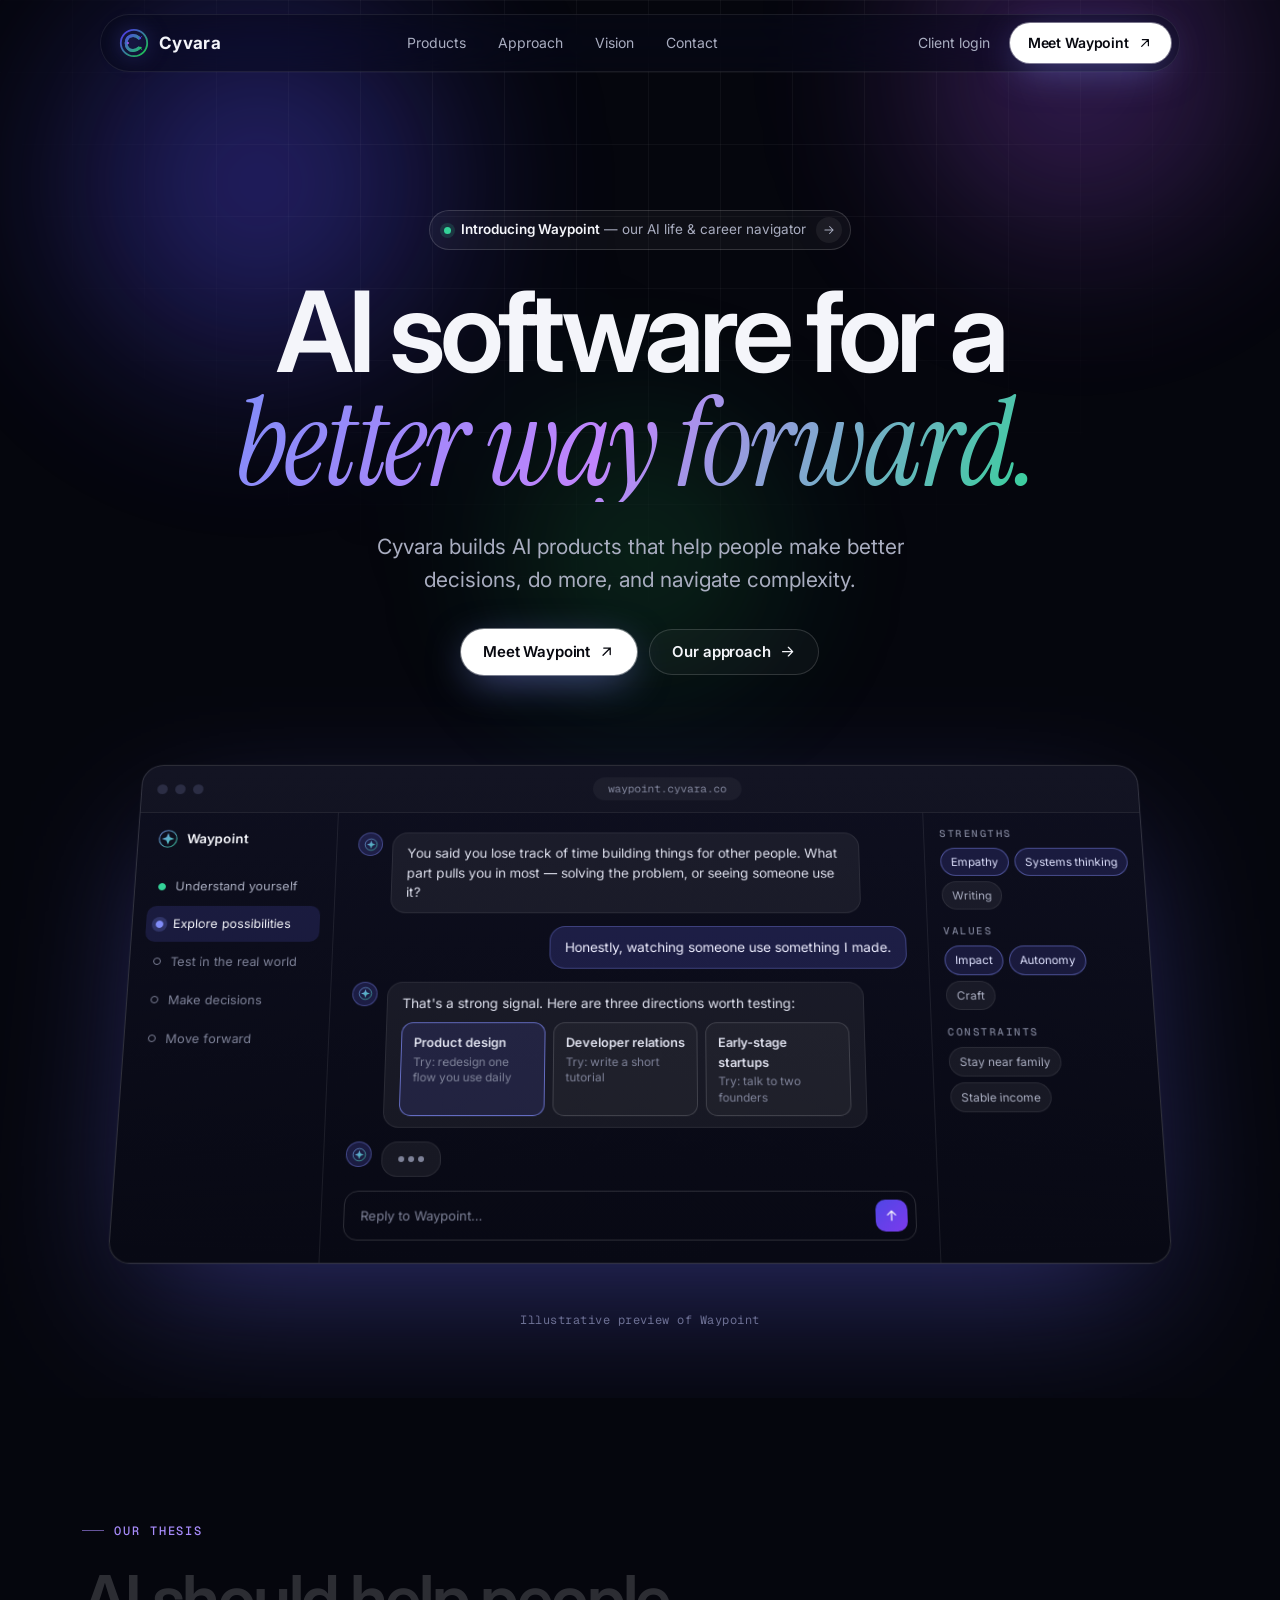
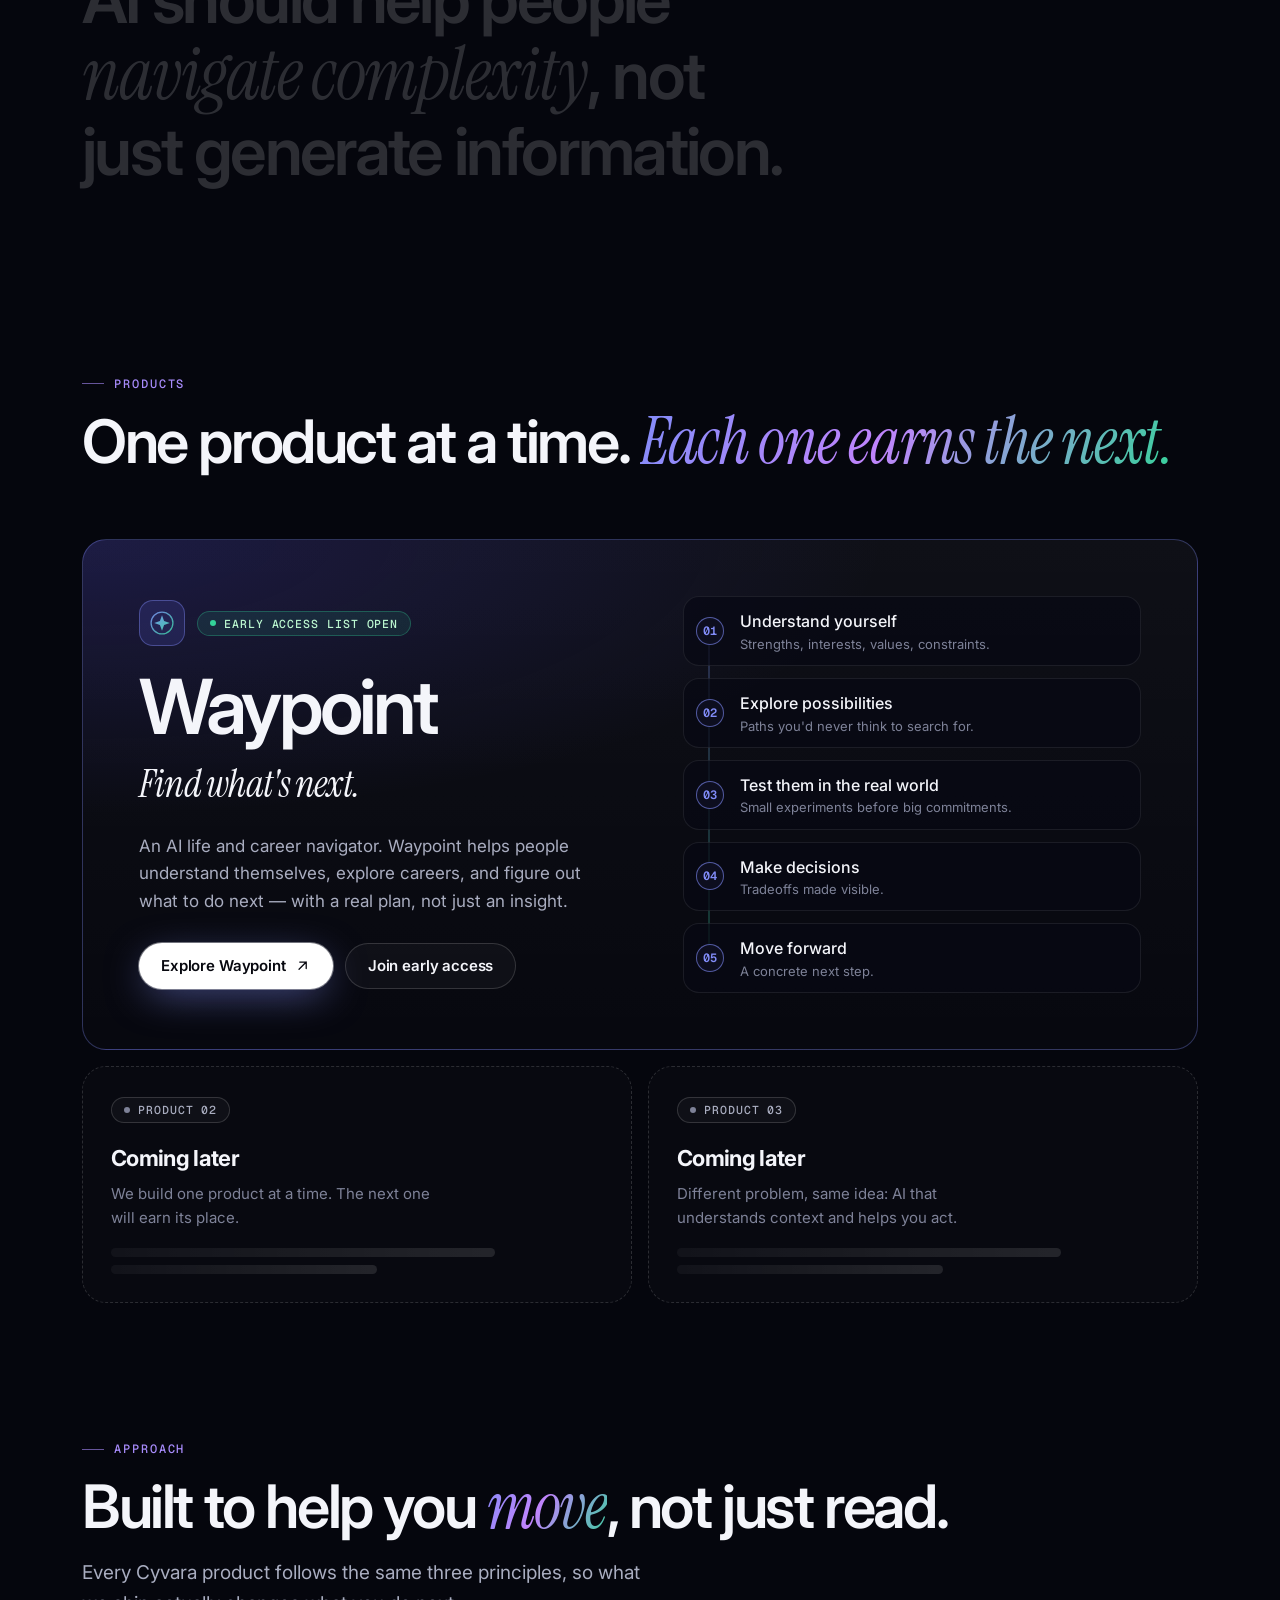
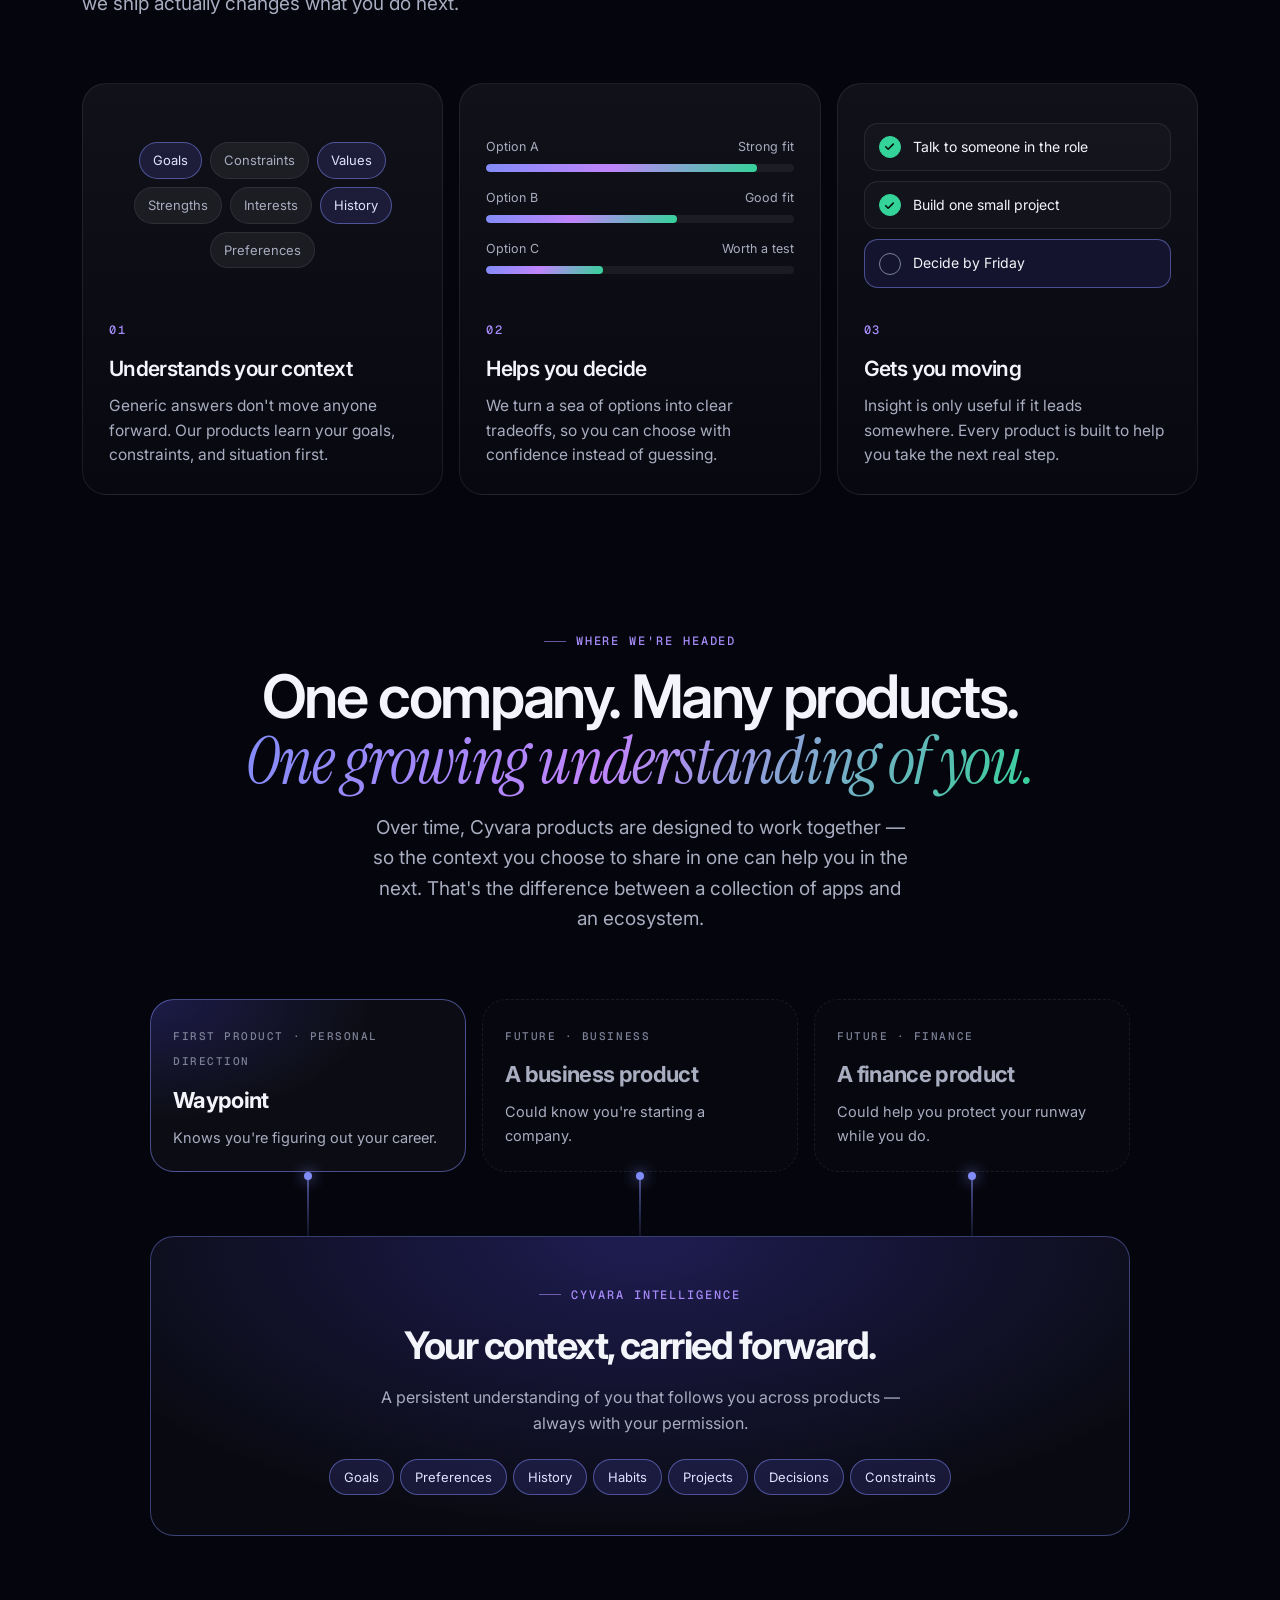
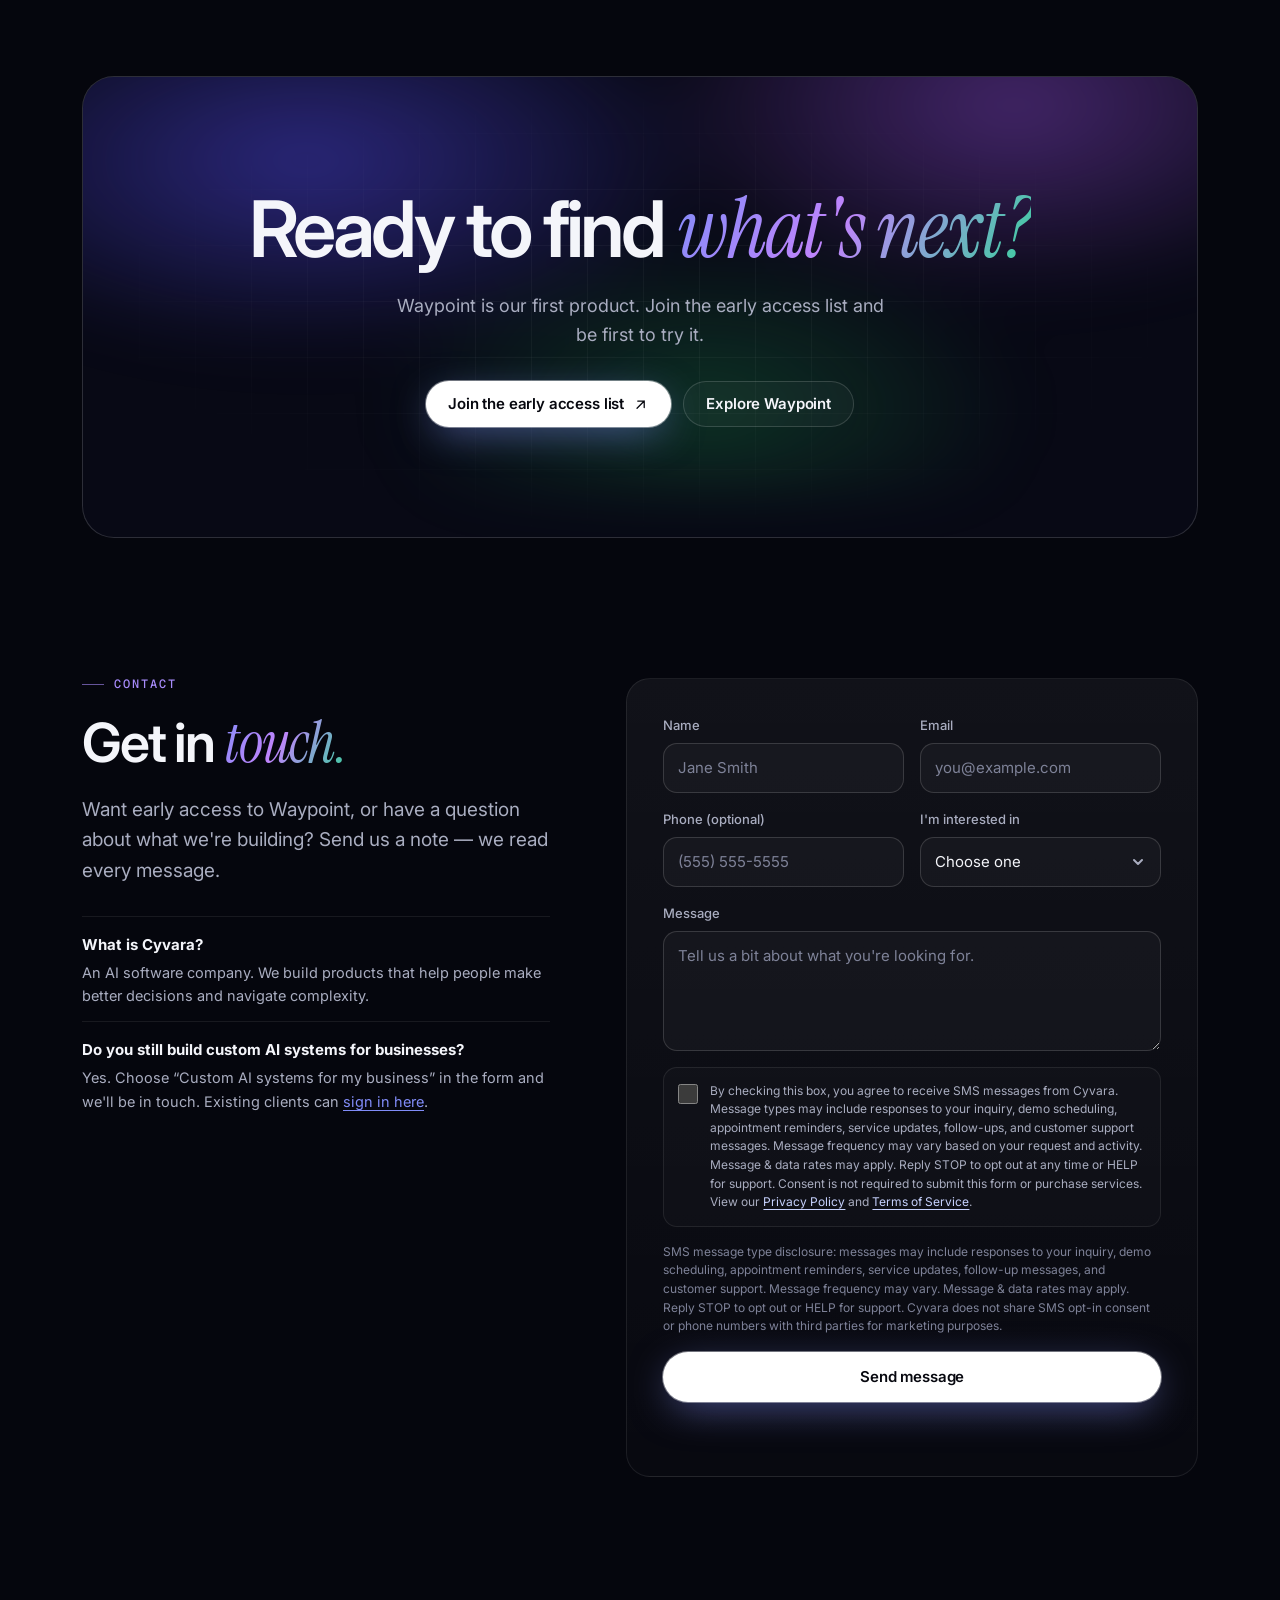
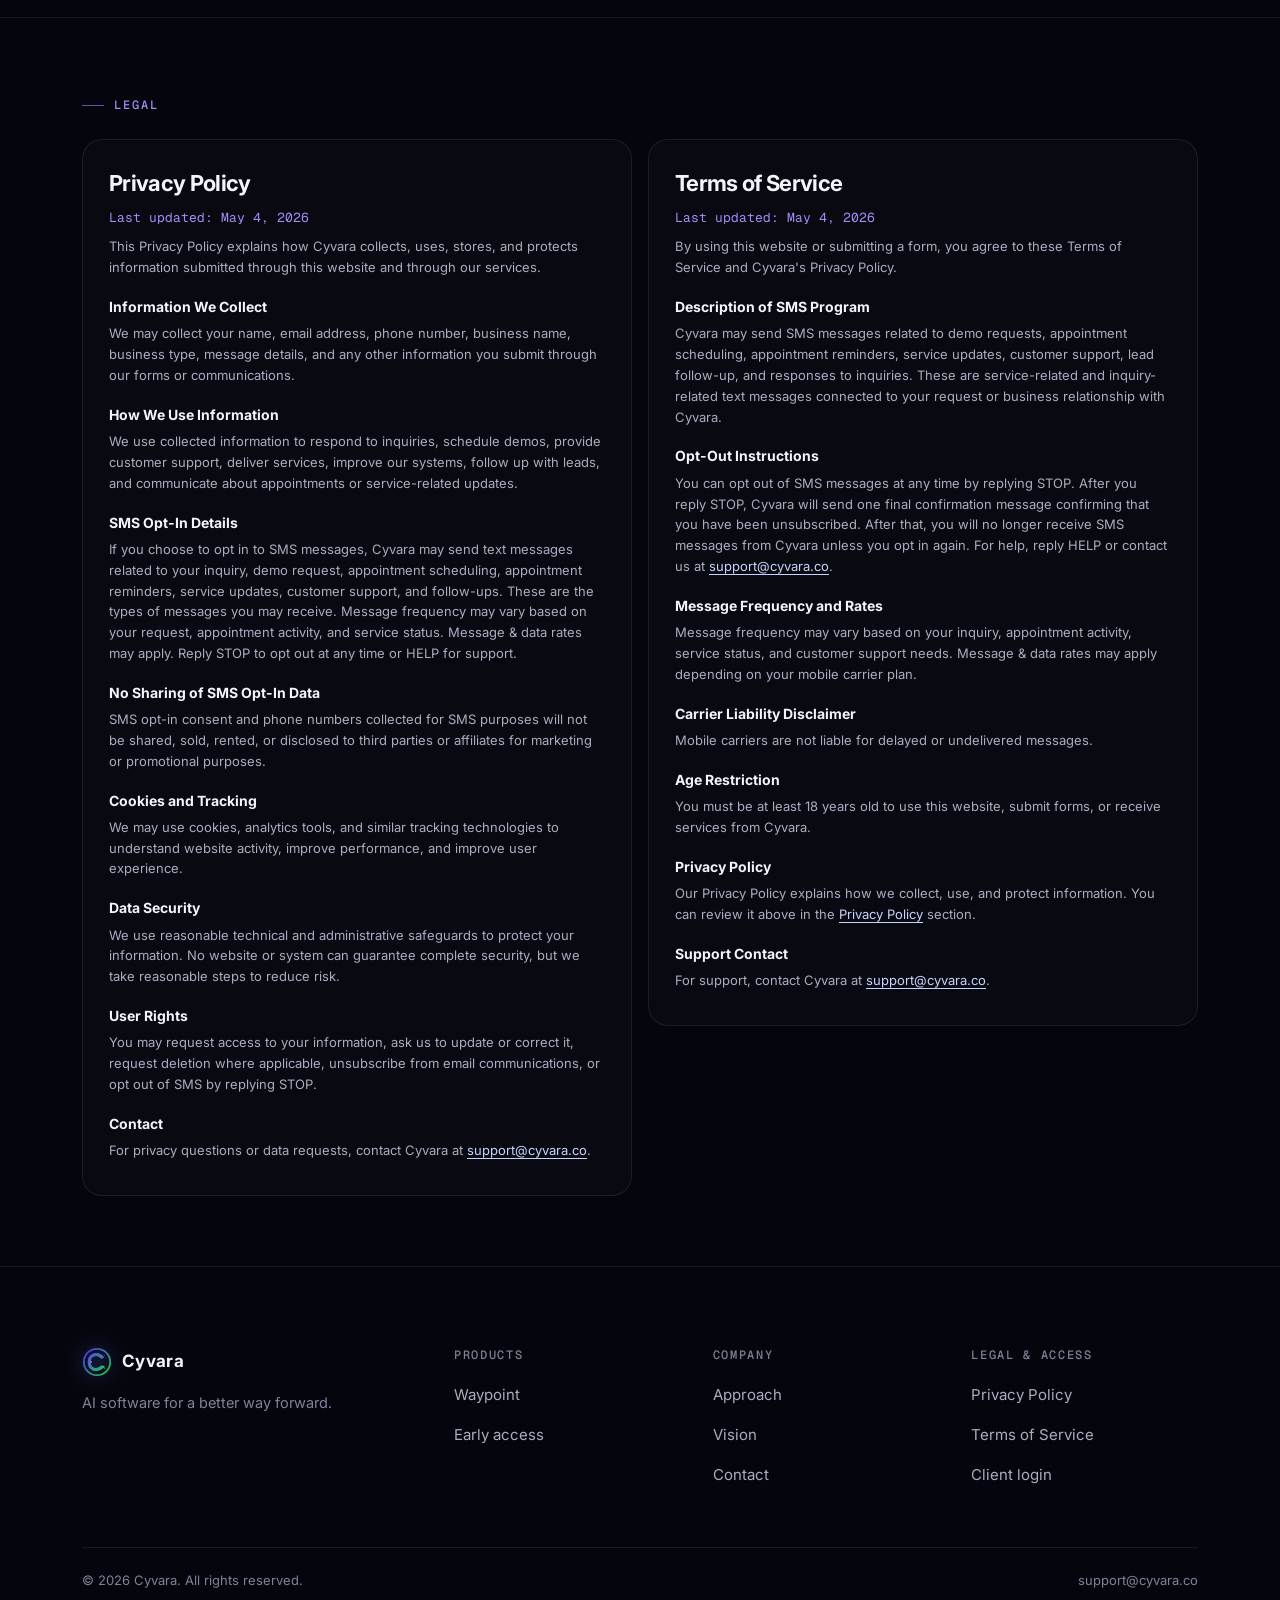
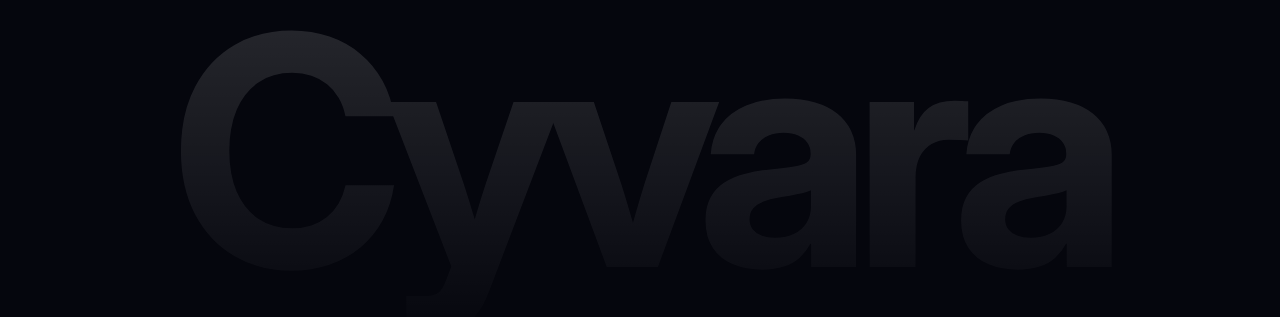
==== commit 187f4ebf: "Redesign cyvara.co as a flagship AI software company site Full rebuild: animated aurora hero, illust" ====
--- a/index.html
+++ b/index.html
@@ -2,828 +2,400 @@
 <html lang="en">
 <head>
   <meta charset="UTF-8" />
+  <meta name="viewport" content="width=device-width, initial-scale=1" />
   <title>Cyvara | AI software for a better way forward</title>
-
-  <link rel="icon" href="favicon.svg" type="image/svg+xml">
-  <link rel="apple-touch-icon" href="favicon.svg">
-
-  <meta name="viewport" content="width=device-width, initial-scale=1" />
   <meta name="description" content="Cyvara builds AI products that help people make better decisions, do more, and navigate complexity. Our first product is Waypoint, an AI life and career navigator." />
-  <meta name="theme-color" content="#070815" />
+  <meta name="theme-color" content="#05060d" />
+
+  <link rel="icon" href="favicon.svg" type="image/svg+xml" />
+  <link rel="apple-touch-icon" href="favicon.svg" />
 
   <meta property="og:type" content="website" />
   <meta property="og:site_name" content="Cyvara" />
   <meta property="og:title" content="Cyvara | AI software for a better way forward" />
   <meta property="og:description" content="We build AI software for the problems that matter. Meet Waypoint, our AI life and career navigator." />
   <meta property="og:url" content="https://cyvara.co/" />
-
-  <style>
-    html { scroll-behavior: smooth; }
-
-    :root {
-      --bg: #070815;
-      --accent: #4f46e5;
-      --accent-soft: rgba(79, 70, 229, 0.12);
-      --violet: #a855f7;
-      --green: #22c55e;
-      --text: #f9fafb;
-      --muted: #9ca3af;
-      --soft: #e5e7eb;
-      --lilac: #c7d2fe;
-      --border: rgba(31, 41, 55, 0.9);
-      --grad: linear-gradient(135deg, #4f46e5, #22c55e);
-      --shadow-soft: 0 18px 40px rgba(0, 0, 0, 0.35);
-      --radius-lg: 18px;
-      --radius-xl: 26px;
-      --radius-pill: 999px;
-    }
-
-    * { box-sizing: border-box; margin: 0; padding: 0; }
-
-    body {
-      font-family: system-ui, -apple-system, BlinkMacSystemFont, "SF Pro Text", "Inter", sans-serif;
-      background: radial-gradient(circle at top, #111827 0, #020617 52%);
-      background-color: var(--bg);
-      color: var(--text);
-      line-height: 1.6;
-      -webkit-font-smoothing: antialiased;
-    }
-
-    a { color: inherit; text-decoration: none; }
-    a:focus-visible, button:focus-visible, input:focus-visible, select:focus-visible, textarea:focus-visible {
-      outline: 2px solid var(--lilac);
-      outline-offset: 3px;
-    }
-
-    .page { max-width: 1200px; margin: 0 auto; padding: 24px 18px 80px; }
-
-    /* ---------- Header ---------- */
-    header {
-      display: flex;
-      align-items: center;
-      justify-content: space-between;
-      gap: 16px;
-      padding: 10px 12px 22px;
-    }
-
-    .logo { display: flex; align-items: center; gap: 10px; }
-
-    .logo-svg {
-      width: 34px;
-      height: 34px;
-      display: flex;
-      align-items: center;
-      justify-content: center;
-      filter: drop-shadow(0 0 14px rgba(79, 70, 229, 0.65));
-    }
-
-    .logo-text-main { font-weight: 700; letter-spacing: 0.04em; font-size: 18px; }
-    .logo-text-sub { font-size: 11px; color: var(--muted); text-transform: uppercase; letter-spacing: 0.16em; }
-
-    nav { display: flex; align-items: center; gap: 22px; font-size: 14px; color: var(--muted); }
-    nav a { padding: 4px 0; position: relative; transition: color 0.15s ease-out; }
-    nav a:hover { color: var(--text); }
-
-    nav a.nav-link::after {
-      content: "";
-      position: absolute;
-      left: 0;
-      bottom: -4px;
-      width: 0;
-      height: 2px;
-      border-radius: 999px;
-      background: var(--grad);
-      transition: width 0.18s ease-out;
-    }
-
-    nav a.nav-link:hover::after { width: 100%; }
-
-    .nav-cta {
-      padding: 8px 16px !important;
-      border-radius: var(--radius-pill);
-      background: linear-gradient(135deg, #4f46e5, #7c3aed);
-      color: white !important;
-      font-size: 13px;
-      font-weight: 600;
-      box-shadow: 0 12px 30px rgba(79, 70, 229, 0.4);
-      transition: transform 0.15s ease-out, filter 0.15s ease-out;
-    }
-
-    .nav-cta:hover { transform: translateY(-1px); filter: brightness(1.05); }
-
-    @media (max-width: 880px) {
-      .nav-link, .nav-login { display: none; }
-    }
-
-    /* ---------- Hero ---------- */
-    .hero {
-      display: grid;
-      grid-template-columns: minmax(0, 1.2fr) minmax(0, 1fr);
-      gap: 40px;
-      padding: 34px 12px 30px;
-      align-items: center;
-    }
-
-    @media (max-width: 880px) {
-      .hero { grid-template-columns: minmax(0, 1fr); padding-top: 18px; }
-    }
-
-    .pill {
-      display: inline-flex;
-      align-items: center;
-      gap: 8px;
-      padding: 5px 12px;
-      border-radius: 999px;
-      background: rgba(15, 23, 42, 0.9);
-      border: 1px solid rgba(148, 163, 184, 0.25);
-      font-size: 12px;
-      color: var(--muted);
-      margin-bottom: 16px;
-    }
-
-    .pill-dot {
-      width: 8px;
-      height: 8px;
-      border-radius: 999px;
-      background: var(--green);
-      box-shadow: 0 0 0 5px rgba(34, 197, 94, 0.18);
-    }
-
-    h1 {
-      font-size: clamp(34px, 5.6vw, 54px);
-      line-height: 1.04;
-      letter-spacing: -0.045em;
-      margin-bottom: 16px;
-    }
-
-    .highlight {
-      background: linear-gradient(120deg, #4f46e5, #a855f7, #22c55e);
-      -webkit-background-clip: text;
-      background-clip: text;
-      color: transparent;
-    }
-
-    .hero-subtitle {
-      font-size: 17px;
-      color: var(--muted);
-      max-width: 520px;
-      margin-bottom: 26px;
-    }
-
-    .hero-actions { display: flex; flex-wrap: wrap; gap: 12px; }
-
-    .btn-primary {
-      display: inline-block;
-      padding: 12px 24px;
-      border-radius: var(--radius-pill);
-      background: var(--grad);
-      color: white;
-      font-weight: 600;
-      font-size: 14px;
-      border: none;
-      cursor: pointer;
-      box-shadow: 0 14px 35px rgba(22, 163, 74, 0.35);
-      transition: transform 0.15s ease-out, filter 0.15s ease-out;
-    }
-
-    .btn-primary:hover { transform: translateY(-1px); filter: brightness(1.05); }
-
-    .btn-ghost {
-      display: inline-block;
-      padding: 12px 24px;
-      border-radius: var(--radius-pill);
-      border: 1px solid rgba(148, 163, 184, 0.45);
-      color: var(--text);
-      font-weight: 600;
-      font-size: 14px;
-      transition: background 0.15s ease-out;
-    }
-
-    .btn-ghost:hover { background: rgba(148, 163, 184, 0.12); }
-
-    .eco-card {
-      border-radius: var(--radius-xl);
-      border: 1px solid var(--border);
-      background: radial-gradient(circle at top left, #111827, #020617);
-      box-shadow: var(--shadow-soft);
-      padding: 18px 18px 12px;
-    }
-
-    .eco-card svg { display: block; width: 100%; height: auto; }
-    .eco-caption { font-size: 11px; color: var(--muted); text-align: center; margin-top: 6px; letter-spacing: 0.08em; text-transform: uppercase; }
-
-    /* ---------- Sections ---------- */
-    .section { padding: 46px 12px 0; }
-
-    .section-header {
-      display: flex;
-      align-items: baseline;
-      justify-content: space-between;
-      margin-bottom: 18px;
-      gap: 16px;
-    }
-
-    @media (max-width: 720px) {
-      .section-header { flex-direction: column; gap: 6px; }
-    }
-
-    .section-title { font-size: 24px; letter-spacing: -0.03em; }
-    .section-subtitle { font-size: 14px; color: var(--muted); max-width: 460px; }
-
-    .grid-3 {
-      display: grid;
-      grid-template-columns: repeat(3, minmax(0, 1fr));
-      gap: 14px;
-    }
-
-    @media (max-width: 720px) {
-      .grid-3 { grid-template-columns: minmax(0, 1fr); }
-    }
-
-    .card {
-      background: #020617;
-      border-radius: var(--radius-lg);
-      border: 1px solid var(--border);
-      padding: 16px 17px;
-      box-shadow: 0 10px 30px rgba(0, 0, 0, 0.35);
-    }
-
-    .card-label {
-      font-size: 11px;
-      color: #a5b4fc;
-      margin-bottom: 4px;
-      text-transform: uppercase;
-      letter-spacing: 0.16em;
-    }
-
-    .card-title { font-size: 16px; margin-bottom: 7px; font-weight: 600; }
-    .card-body { font-size: 14px; color: var(--muted); }
-
-    /* Thesis */
-    .thesis {
-      text-align: center;
-      padding: 30px 18px 34px;
-      border-radius: var(--radius-xl);
-      border: 1px solid var(--border);
-      background: radial-gradient(circle at top, rgba(79, 70, 229, 0.16), #020617 70%);
-      box-shadow: var(--shadow-soft);
-      margin-bottom: 14px;
-    }
-
-    .thesis-label { font-size: 11px; color: #a5b4fc; text-transform: uppercase; letter-spacing: 0.18em; margin-bottom: 10px; }
-
-    .thesis-quote {
-      font-size: clamp(22px, 3.6vw, 32px);
-      line-height: 1.22;
-      letter-spacing: -0.03em;
-      font-weight: 700;
-      max-width: 780px;
-      margin: 0 auto;
-    }
-
-    /* Products */
-    .product {
-      display: grid;
-      grid-template-columns: minmax(0, 1.25fr) minmax(0, 1fr);
-      gap: 26px;
-      padding: 26px;
-      border-radius: var(--radius-xl);
-      border: 1px solid rgba(129, 140, 248, 0.6);
-      background: radial-gradient(circle at top left, #16183a, #020617 65%);
-      box-shadow: 0 14px 40px rgba(79, 70, 229, 0.3);
-      align-items: center;
-    }
-
-    @media (max-width: 880px) {
-      .product { grid-template-columns: minmax(0, 1fr); padding: 20px; }
-    }
-
-    .product-tag {
-      display: inline-block;
-      font-size: 11px;
-      padding: 3px 10px;
-      border-radius: 999px;
-      background: var(--accent-soft);
-      color: var(--lilac);
-      margin-bottom: 10px;
-    }
-
-    .product-name { font-size: 34px; letter-spacing: -0.04em; line-height: 1.1; }
-    .product-tagline { font-size: 18px; font-weight: 600; margin: 4px 0 12px; }
-    .product-body { font-size: 14px; color: var(--muted); max-width: 470px; margin-bottom: 20px; }
-
-    .journey { list-style: none; counter-reset: step; display: grid; gap: 8px; }
-
-    .journey li {
-      counter-increment: step;
-      display: flex;
-      align-items: center;
-      gap: 12px;
-      padding: 10px 14px;
-      border-radius: 14px;
-      border: 1px solid rgba(148, 163, 184, 0.2);
-      background: rgba(15, 23, 42, 0.7);
-      font-size: 14px;
-      font-weight: 500;
-    }
-
-    .journey li::before {
-      content: counter(step);
-      flex: none;
-      width: 24px;
-      height: 24px;
-      border-radius: 999px;
-      background: var(--grad);
-      font-size: 12px;
-      font-weight: 700;
-      display: flex;
-      align-items: center;
-      justify-content: center;
-    }
-
-    .product-soon {
-      margin-top: 14px;
-      padding: 20px 22px;
-      border-radius: var(--radius-lg);
-      border: 1px dashed rgba(148, 163, 184, 0.4);
-      color: var(--muted);
-      font-size: 14px;
-      display: flex;
-      align-items: center;
-      justify-content: space-between;
-      gap: 12px;
-      flex-wrap: wrap;
-    }
-
-    .product-soon strong { color: var(--soft); font-weight: 600; }
-
-    /* Vision */
-    .vision {
-      display: grid;
-      grid-template-columns: minmax(0, 1fr) minmax(0, 1fr);
-      gap: 26px;
-      align-items: center;
-      padding: 26px;
-      border-radius: var(--radius-xl);
-      border: 1px solid var(--border);
-      background: radial-gradient(circle at top left, #111827, #020617);
-      box-shadow: var(--shadow-soft);
-    }
-
-    @media (max-width: 880px) {
-      .vision { grid-template-columns: minmax(0, 1fr); padding: 20px; }
-    }
-
-    .vision h2 { font-size: 24px; letter-spacing: -0.03em; line-height: 1.2; margin-bottom: 10px; }
-    .vision p { font-size: 14px; color: var(--muted); margin-bottom: 10px; }
-
-    .chips { display: flex; flex-wrap: wrap; gap: 8px; margin-bottom: 14px; }
-
-    .chip {
-      padding: 6px 12px;
-      border-radius: 999px;
-      border: 1px solid rgba(148, 163, 184, 0.28);
-      background: rgba(15, 23, 42, 0.8);
-      font-size: 12px;
-      color: var(--soft);
-    }
-
-    .context-stack { display: grid; gap: 8px; }
-
-    .context-row {
-      padding: 11px 15px;
-      border-radius: 14px;
-      border: 1px solid rgba(148, 163, 184, 0.2);
-      background: rgba(15, 23, 42, 0.7);
-      font-size: 13px;
-      color: var(--muted);
-    }
-
-    .context-row strong { display: block; color: var(--text); font-size: 13px; margin-bottom: 1px; }
-
-    /* Contact */
-    .contact {
-      display: grid;
-      grid-template-columns: minmax(0, 1.1fr) minmax(0, 1fr);
-      gap: 18px;
-      align-items: flex-start;
-    }
-
-    @media (max-width: 880px) {
-      .contact { grid-template-columns: minmax(0, 1fr); }
-    }
-
-    .contact-card {
-      background: radial-gradient(circle at top left, #111827, #020617);
-      border-radius: var(--radius-xl);
-      border: 1px solid var(--border);
-      padding: 18px 18px 16px;
-      box-shadow: var(--shadow-soft);
-    }
-
-    .contact-card h3 { font-size: 16px; margin-bottom: 4px; }
-    .contact-card p { font-size: 13px; color: var(--muted); margin-bottom: 10px; }
-
-    form { display: grid; gap: 8px; margin-top: 6px; }
-
-    label { font-size: 12px; color: var(--muted); }
-
-    input, textarea, select {
-      width: 100%;
-      padding: 8px 10px;
-      border-radius: 10px;
-      border: 1px solid rgba(55, 65, 81, 0.9);
-      background: rgba(15, 23, 42, 0.95);
-      color: var(--text);
-      font-size: 13px;
-      font-family: inherit;
-      outline: none;
-    }
-
-    input:focus, textarea:focus, select:focus {
-      border-color: #4f46e5;
-      box-shadow: 0 0 0 1px rgba(79, 70, 229, 0.5);
-    }
-
-    textarea { min-height: 80px; resize: vertical; }
-
-    .sms-consent {
-      color: white;
-      font-size: 11px;
-      line-height: 1.45;
-      margin-top: 4px;
-      opacity: 0.9;
-    }
-
-    .btn-submit {
-      margin-top: 6px;
-      padding: 10px 20px;
-      border-radius: var(--radius-pill);
-      border: none;
-      background: var(--grad);
-      color: white;
-      font-size: 13px;
-      font-weight: 600;
-      cursor: pointer;
-    }
-
-    .mini-faq { font-size: 13px; color: var(--muted); }
-    .mini-faq p { margin-bottom: 4px; }
-    .mini-faq strong { color: var(--soft); }
-
-    .checkbox-row {
-      display: flex;
-      align-items: flex-start;
-      gap: 9px;
-      margin-top: 4px;
-      padding: 10px;
-      border-radius: 12px;
-      border: 1px solid rgba(148, 163, 184, 0.25);
-      background: rgba(15, 23, 42, 0.7);
-    }
-
-    .checkbox-row input {
-      width: auto;
-      margin-top: 3px;
-      accent-color: #4f46e5;
-    }
-
-    .checkbox-row label {
-      color: var(--soft);
-      font-size: 11px;
-      line-height: 1.45;
-    }
-
-    .sms-consent a,
-    .checkbox-row a,
-    .legal-section a,
-    footer a {
-      color: var(--lilac);
-      text-decoration: underline;
-    }
-
-    /* ---------- Legal ---------- */
-    .legal-section {
-      margin-top: 26px;
-      padding: 20px;
-      border-radius: var(--radius-xl);
-      border: 1px solid var(--border);
-      background: radial-gradient(circle at top left, #111827, #020617);
-      box-shadow: var(--shadow-soft);
-    }
-
-    .legal-section h2 {
-      font-size: 22px;
-      margin-bottom: 8px;
-      letter-spacing: -0.03em;
-    }
-
-    .legal-section h3 {
-      font-size: 15px;
-      margin-top: 16px;
-      margin-bottom: 5px;
-      color: var(--soft);
-    }
-
-    .legal-section p,
-    .legal-section li {
-      font-size: 12px;
-      color: var(--muted);
-      margin-bottom: 8px;
-    }
-
-    .legal-section ul {
-      padding-left: 18px;
-      margin-bottom: 10px;
-    }
-
-    .legal-updated {
-      font-size: 11px;
-      color: #a5b4fc;
-      margin-bottom: 12px;
-    }
-
-    footer {
-      margin-top: 30px;
-      font-size: 11px;
-      color: var(--muted);
-      border-top: 1px solid var(--border);
-      padding-top: 14px;
-      text-align: center;
-    }
-
-    footer span { color: #9f9ffb; }
-
-    @media (prefers-reduced-motion: reduce) {
-      html { scroll-behavior: auto; }
-      * { transition: none !important; }
-    }
-  </style>
+  <meta name="twitter:card" content="summary" />
+
+  <link rel="preconnect" href="https://fonts.googleapis.com" />
+  <link rel="preconnect" href="https://fonts.gstatic.com" crossorigin />
+  <link href="https://fonts.googleapis.com/css2?family=Geist+Mono:wght@400;500&family=Inter:wght@400;500;600;700&family=Instrument+Serif:ital@0;1&display=swap" rel="stylesheet" />
+  <link rel="stylesheet" href="assets/styles.css" />
+  <script>document.documentElement.classList.add("js");</script>
 </head>
 
 <body>
-  <div class="page">
-    <header>
-      <a href="#top" class="logo" aria-label="Cyvara home">
-        <div class="logo-svg">
-          <svg width="34" height="34" viewBox="0 0 100 100" fill="none" xmlns="http://www.w3.org/2000/svg" aria-hidden="true">
-            <defs>
-              <linearGradient id="cyvGrad" x1="18" y1="18" x2="82" y2="82" gradientUnits="userSpaceOnUse">
-                <stop stop-color="#4f46e5"/>
-                <stop offset="1" stop-color="#22c55e"/>
-              </linearGradient>
-              <filter id="softGlow" x="-50%" y="-50%" width="200%" height="200%">
-                <feGaussianBlur stdDeviation="2.2" result="blur"/>
-                <feMerge>
-                  <feMergeNode in="blur"/>
-                  <feMergeNode in="SourceGraphic"/>
-                </feMerge>
-              </filter>
-            </defs>
-
-            <circle cx="50" cy="50" r="44" stroke="url(#cyvGrad)" stroke-width="6" opacity="0.95"/>
-
-            <path
-              d="M66 33
-                 C61 28 55 25 47 25
-                 C34 25 24 35 24 50
-                 C24 65 34 75 47 75
-                 C55 75 61 72 66 67"
-              stroke="url(#cyvGrad)"
-              stroke-width="10"
-              stroke-linecap="round"
-              fill="none"
-              filter="url(#softGlow)"
-            />
-
-            <circle cx="70" cy="34" r="3.8" fill="#4f46e5"/>
-            <circle cx="72" cy="66" r="3.8" fill="#22c55e"/>
-            <circle cx="30" cy="50" r="3.3" fill="#a855f7"/>
-
-            <path d="M67 35 L76 28" stroke="#4f46e5" stroke-width="3" stroke-linecap="round" opacity="0.8"/>
-            <path d="M67 65 L76 72" stroke="#22c55e" stroke-width="3" stroke-linecap="round" opacity="0.8"/>
-          </svg>
-        </div>
-
-        <div>
-          <div class="logo-text-main">Cyvara</div>
-          <div class="logo-text-sub">AI Software</div>
-        </div>
+  <a class="skip" href="#main">Skip to content</a>
+
+  <!-- Shared icons & logo -->
+  <svg width="0" height="0" style="position:absolute" aria-hidden="true" focusable="false">
+    <defs>
+      <linearGradient id="cyvGrad" x1="18" y1="18" x2="82" y2="82" gradientUnits="userSpaceOnUse">
+        <stop stop-color="#4f46e5"/><stop offset="1" stop-color="#22c55e"/>
+      </linearGradient>
+      <linearGradient id="wpGrad" x1="0" y1="0" x2="100" y2="100" gradientUnits="userSpaceOnUse">
+        <stop stop-color="#818cf8"/><stop offset="1" stop-color="#34d399"/>
+      </linearGradient>
+      <filter id="softGlow" x="-50%" y="-50%" width="200%" height="200%">
+        <feGaussianBlur stdDeviation="2.2" result="blur"/>
+        <feMerge><feMergeNode in="blur"/><feMergeNode in="SourceGraphic"/></feMerge>
+      </filter>
+    </defs>
+    <symbol id="logo" viewBox="0 0 100 100" fill="none">
+      <circle cx="50" cy="50" r="44" stroke="url(#cyvGrad)" stroke-width="6" opacity="0.95"/>
+      <path d="M66 33C61 28 55 25 47 25C34 25 24 35 24 50C24 65 34 75 47 75C55 75 61 72 66 67" stroke="url(#cyvGrad)" stroke-width="10" stroke-linecap="round" fill="none" filter="url(#softGlow)"/>
+      <circle cx="70" cy="34" r="3.8" fill="#4f46e5"/>
+      <circle cx="72" cy="66" r="3.8" fill="#22c55e"/>
+      <circle cx="30" cy="50" r="3.3" fill="#a855f7"/>
+      <path d="M67 35 L76 28" stroke="#4f46e5" stroke-width="3" stroke-linecap="round" opacity="0.8"/>
+      <path d="M67 65 L76 72" stroke="#22c55e" stroke-width="3" stroke-linecap="round" opacity="0.8"/>
+    </symbol>
+    <symbol id="waypoint" viewBox="0 0 100 100">
+      <circle cx="50" cy="50" r="42" fill="none" stroke="url(#wpGrad)" stroke-width="5" opacity="0.9"/>
+      <path d="M50 20 L58 42 L80 50 L58 58 L50 80 L42 58 L20 50 L42 42 Z" fill="url(#wpGrad)"/>
+    </symbol>
+    <symbol id="i-arrow-ur" viewBox="0 0 24 24"><path d="M7 17 17 7M8 7h9v9"/></symbol>
+    <symbol id="i-arrow-r" viewBox="0 0 24 24"><path d="M5 12h14M13 6l6 6-6 6"/></symbol>
+    <symbol id="i-check" viewBox="0 0 24 24"><path d="m5 12.5 4.5 4.5L19 7.5"/></symbol>
+    <symbol id="i-menu" viewBox="0 0 24 24"><path d="M4 8h16M4 16h16"/></symbol>
+    <symbol id="i-x" viewBox="0 0 24 24"><path d="M6 6l12 12M18 6 6 18"/></symbol>
+    <symbol id="i-send" viewBox="0 0 24 24"><path d="M12 19V5M6 11l6-6 6 6"/></symbol>
+  </svg>
+
+  <!-- Nav -->
+  <div class="nav-shell">
+    <header class="nav">
+      <a href="#top" class="brand" aria-label="Cyvara home">
+        <svg aria-hidden="true"><use href="#logo"/></svg>
+        Cyvara
       </a>
 
-      <nav aria-label="Primary">
-        <a href="#products" class="nav-link">Products</a>
-        <a href="#approach" class="nav-link">Approach</a>
-        <a href="#vision" class="nav-link">Vision</a>
-        <a href="#contact" class="nav-link">Contact</a>
-        <a href="https://app.cyvara.co/?logout=true" class="nav-login">Client login</a>
-        <a href="#products" class="nav-cta">Explore Waypoint</a>
+      <nav class="nav-links" aria-label="Primary">
+        <a href="#products">Products</a>
+        <a href="#approach">Approach</a>
+        <a href="#vision">Vision</a>
+        <a href="#contact">Contact</a>
       </nav>
+
+      <div class="nav-right">
+        <a class="nav-login" href="https://app.cyvara.co/?logout=true">Client login</a>
+        <a class="btn btn-primary btn-sm" href="https://waypoint.cyvara.co">Meet Waypoint <svg class="i" aria-hidden="true"><use href="#i-arrow-ur"/></svg></a>
+        <button class="menu-btn" type="button" aria-label="Open menu" aria-expanded="false" aria-controls="mobile-menu">
+          <svg class="i i-menu" aria-hidden="true"><use href="#i-menu"/></svg>
+          <svg class="i i-x" aria-hidden="true"><use href="#i-x"/></svg>
+        </button>
+      </div>
     </header>
-
-    <main id="top">
-      <section class="hero">
-        <div>
-          <div class="pill">
-            <div class="pill-dot"></div>
-            <span>AI software for a better way forward</span>
-          </div>
-
-          <h1>
-            We build AI software for
-            <span class="highlight">the problems that matter.</span>
-          </h1>
-
-          <p class="hero-subtitle">
+    <div class="mobile-menu" id="mobile-menu">
+      <a href="#products">Products</a>
+      <a href="#approach">Approach</a>
+      <a href="#vision">Vision</a>
+      <a href="#contact">Contact</a>
+      <a href="https://app.cyvara.co/?logout=true">Client login</a>
+      <a class="btn btn-primary" href="https://waypoint.cyvara.co">Meet Waypoint <svg class="i" aria-hidden="true"><use href="#i-arrow-ur"/></svg></a>
+    </div>
+  </div>
+
+  <main id="main">
+
+    <!-- Hero -->
+    <section class="hero" id="top">
+      <div class="hero-bg" aria-hidden="true">
+        <div class="aurora"><span class="a1"></span><span class="a2"></span><span class="a3"></span></div>
+        <div class="gridlines"></div>
+      </div>
+
+      <div class="wrap">
+        <div class="hero-inner">
+          <a class="announce reveal" href="https://waypoint.cyvara.co">
+            <span class="dot"></span>
+            <span><b>Introducing Waypoint</b> — our AI life &amp; career navigator</span>
+            <span class="go"><svg class="i" aria-hidden="true"><use href="#i-arrow-r"/></svg></span>
+          </a>
+
+          <h1 class="reveal" style="--d:.08s">AI software for a <span class="serif grad">better way forward.</span></h1>
+
+          <p class="lede reveal" style="--d:.16s">
             Cyvara builds AI products that help people make better decisions, do more, and navigate complexity.
           </p>
 
+          <div class="hero-actions reveal" style="--d:.24s">
+            <a class="btn btn-primary" href="https://waypoint.cyvara.co">Meet Waypoint <svg class="i" aria-hidden="true"><use href="#i-arrow-ur"/></svg></a>
+            <a class="btn btn-ghost to-right" href="#approach">Our approach <svg class="i" aria-hidden="true"><use href="#i-arrow-r"/></svg></a>
+          </div>
+        </div>
+
+        <div class="stage reveal" style="--d:.3s">
+          <div class="window" role="img" aria-label="Illustrative preview of the Waypoint interface: a guided conversation that suggests career directions to test.">
+            <div class="window-bar" aria-hidden="true">
+              <i></i><i></i><i></i>
+              <span class="window-url">waypoint.cyvara.co</span>
+            </div>
+            <div class="window-body" aria-hidden="true">
+              <aside class="w-side">
+                <div class="w-brand"><svg><use href="#waypoint"/></svg> Waypoint</div>
+                <ul class="w-steps">
+                  <li class="done">Understand yourself</li>
+                  <li class="now">Explore possibilities</li>
+                  <li>Test in the real world</li>
+                  <li>Make decisions</li>
+                  <li>Move forward</li>
+                </ul>
+              </aside>
+
+              <div class="w-main">
+                <div class="msg">
+                  <span class="av"><svg><use href="#waypoint"/></svg></span>
+                  <div class="bub">You said you lose track of time building things for other people. What part pulls you in most — solving the problem, or seeing someone use it?</div>
+                </div>
+                <div class="msg me">
+                  <div class="bub">Honestly, watching someone use something I made.</div>
+                </div>
+                <div class="msg">
+                  <span class="av"><svg><use href="#waypoint"/></svg></span>
+                  <div class="bub">
+                    That's a strong signal. Here are three directions worth testing:
+                    <div class="opts">
+                      <div class="opt hl"><b>Product design</b><span>Try: redesign one flow you use daily</span></div>
+                      <div class="opt"><b>Developer relations</b><span>Try: write a short tutorial</span></div>
+                      <div class="opt"><b>Early-stage startups</b><span>Try: talk to two founders</span></div>
+                    </div>
+                  </div>
+                </div>
+                <div class="msg"><span class="av"><svg><use href="#waypoint"/></svg></span><span class="typing"><i></i><i></i><i></i></span></div>
+                <div class="composer">Reply to Waypoint… <i><svg class="i"><use href="#i-send"/></svg></i></div>
+              </div>
+
+              <aside class="w-panel">
+                <div><h4>Strengths</h4><div class="tags"><span class="tag on">Empathy</span><span class="tag on">Systems thinking</span><span class="tag">Writing</span></div></div>
+                <div><h4>Values</h4><div class="tags"><span class="tag on">Impact</span><span class="tag on">Autonomy</span><span class="tag">Craft</span></div></div>
+                <div><h4>Constraints</h4><div class="tags"><span class="tag">Stay near family</span><span class="tag">Stable income</span></div></div>
+              </aside>
+            </div>
+          </div>
+          <p class="stage-note">Illustrative preview of Waypoint</p>
+        </div>
+      </div>
+    </section>
+
+    <!-- Thesis -->
+    <section class="thesis sec" id="thesis" style="padding-top:clamp(60px,9vw,120px)">
+      <div class="wrap">
+        <p class="eyebrow">Our thesis</p>
+        <p class="thesis-text" data-words>AI should help people <span class="serif">navigate complexity</span>, not just generate information.</p>
+      </div>
+    </section>
+
+    <!-- Products -->
+    <section class="sec" id="products" style="padding-top:0">
+      <div class="wrap">
+        <div class="sec-head reveal">
+          <p class="eyebrow">Products</p>
+          <h2 class="h2">One product at a time. <span class="serif grad">Each one earns the next.</span></h2>
+        </div>
+
+        <article class="card spot flagship reveal">
+          <div>
+            <div class="p-top">
+              <span class="p-mark"><svg aria-hidden="true"><use href="#waypoint"/></svg></span>
+              <span class="badge">Early access list open</span>
+            </div>
+            <h3 class="p-name">Waypoint</h3>
+            <p class="p-tag">Find what's next.</p>
+            <p class="p-body">
+              An AI life and career navigator. Waypoint helps people understand themselves, explore careers,
+              and figure out what to do next — with a real plan, not just an insight.
+            </p>
+            <div class="p-actions">
+              <a class="btn btn-primary" href="https://waypoint.cyvara.co">Explore Waypoint <svg class="i" aria-hidden="true"><use href="#i-arrow-ur"/></svg></a>
+              <a class="btn btn-ghost" href="https://waypoint.cyvara.co/#access">Join early access</a>
+            </div>
+          </div>
+
+          <ol class="path" aria-label="How Waypoint works">
+            <li><b>01</b><span>Understand yourself<small>Strengths, interests, values, constraints.</small></span></li>
+            <li><b>02</b><span>Explore possibilities<small>Paths you'd never think to search for.</small></span></li>
+            <li><b>03</b><span>Test them in the real world<small>Small experiments before big commitments.</small></span></li>
+            <li><b>04</b><span>Make decisions<small>Tradeoffs made visible.</small></span></li>
+            <li><b>05</b><span>Move forward<small>A concrete next step.</small></span></li>
+          </ol>
+        </article>
+
+        <div class="soon-row">
+          <div class="card soon reveal" style="--d:.05s">
+            <span class="badge">Product 02</span>
+            <h3>Coming later</h3>
+            <p>We build one product at a time. The next one will earn its place.</p>
+            <div class="skel" aria-hidden="true"><i></i><i></i></div>
+          </div>
+          <div class="card soon reveal" style="--d:.12s">
+            <span class="badge">Product 03</span>
+            <h3>Coming later</h3>
+            <p>Different problem, same idea: AI that understands context and helps you act.</p>
+            <div class="skel" aria-hidden="true"><i></i><i></i></div>
+          </div>
+        </div>
+      </div>
+    </section>
+
+    <!-- Approach -->
+    <section class="sec" id="approach" style="padding-top:0">
+      <div class="wrap">
+        <div class="sec-head reveal">
+          <p class="eyebrow">Approach</p>
+          <h2 class="h2">Built to help you <span class="serif grad">move</span>, not just read.</h2>
+          <p class="lede">Every Cyvara product follows the same three principles, so what we ship actually changes what you do next.</p>
+        </div>
+
+        <div class="bento">
+          <article class="card spot reveal" style="--d:.04s">
+            <div class="viz" data-observe>
+              <div class="cloud" aria-hidden="true">
+                <span class="tag on">Goals</span><span class="tag">Constraints</span><span class="tag on">Values</span>
+                <span class="tag">Strengths</span><span class="tag">Interests</span><span class="tag on">History</span><span class="tag">Preferences</span>
+              </div>
+            </div>
+            <div class="num">01</div>
+            <h3>Understands your context</h3>
+            <p>Generic answers don't move anyone forward. Our products learn your goals, constraints, and situation first.</p>
+          </article>
+
+          <article class="card spot reveal" style="--d:.12s">
+            <div class="viz" data-observe>
+              <div class="bars" aria-hidden="true">
+                <div class="bar-row" style="--w:88%"><div><span>Option A</span><span>Strong fit</span></div><i></i></div>
+                <div class="bar-row" style="--w:62%"><div><span>Option B</span><span>Good fit</span></div><i></i></div>
+                <div class="bar-row" style="--w:38%"><div><span>Option C</span><span>Worth a test</span></div><i></i></div>
+              </div>
+            </div>
+            <div class="num">02</div>
+            <h3>Helps you decide</h3>
+            <p>We turn a sea of options into clear tradeoffs, so you can choose with confidence instead of guessing.</p>
+          </article>
+
+          <article class="card spot reveal" style="--d:.2s">
+            <div class="viz" data-observe>
+              <div class="todo" aria-hidden="true">
+                <div><b><svg class="i"><use href="#i-check"/></svg></b>Talk to someone in the role</div>
+                <div><b><svg class="i"><use href="#i-check"/></svg></b>Build one small project</div>
+                <div><b></b>Decide by Friday</div>
+              </div>
+            </div>
+            <div class="num">03</div>
+            <h3>Gets you moving</h3>
+            <p>Insight is only useful if it leads somewhere. Every product is built to help you take the next real step.</p>
+          </article>
+        </div>
+      </div>
+    </section>
+
+    <!-- Vision -->
+    <section class="sec" id="vision" style="padding-top:0">
+      <div class="wrap">
+        <div class="sec-head center reveal">
+          <p class="eyebrow">Where we're headed</p>
+          <h2 class="h2">One company. Many products.<br /><span class="serif grad">One growing understanding of you.</span></h2>
+          <p class="lede">Over time, Cyvara products are designed to work together — so the context you choose to share in one can help you in the next. That's the difference between a collection of apps and an ecosystem.</p>
+        </div>
+
+        <div class="vision-stack reveal">
+          <div class="v-products">
+            <div class="card v-card live spot">
+              <span class="kicker">First product · Personal direction</span>
+              <h3>Waypoint</h3>
+              <p>Knows you're figuring out your career.</p>
+            </div>
+            <div class="card v-card later">
+              <span class="kicker">Future · Business</span>
+              <h3>A business product</h3>
+              <p>Could know you're starting a company.</p>
+            </div>
+            <div class="card v-card later">
+              <span class="kicker">Future · Finance</span>
+              <h3>A finance product</h3>
+              <p>Could help you protect your runway while you do.</p>
+            </div>
+          </div>
+
+          <div class="v-links" aria-hidden="true"><span></span><span></span><span></span></div>
+
+          <div class="card v-core spot">
+            <span class="kicker eyebrow" style="justify-content:center">Cyvara Intelligence</span>
+            <h3>Your context, carried forward.</h3>
+            <p>A persistent understanding of you that follows you across products — always with your permission.</p>
+            <div class="tags">
+              <span class="tag on">Goals</span><span class="tag on">Preferences</span><span class="tag on">History</span>
+              <span class="tag on">Habits</span><span class="tag on">Projects</span><span class="tag on">Decisions</span><span class="tag on">Constraints</span>
+            </div>
+          </div>
+        </div>
+      </div>
+    </section>
+
+    <!-- CTA -->
+    <section class="sec" style="padding-top:0">
+      <div class="wrap">
+        <div class="cta-panel reveal">
+          <h2>Ready to find <span class="serif grad">what's next?</span></h2>
+          <p>Waypoint is our first product. Join the early access list and be first to try it.</p>
           <div class="hero-actions">
-            <a href="#products" class="btn-primary">Explore Waypoint →</a>
-            <a href="#approach" class="btn-ghost">Our approach</a>
-          </div>
-        </div>
-
-        <div class="eco-card" role="img" aria-label="Cyvara is the parent company. Waypoint is its first product. More products are coming.">
-          <svg viewBox="0 0 360 250" xmlns="http://www.w3.org/2000/svg" aria-hidden="true">
-            <defs>
-              <linearGradient id="ecoGrad" x1="0" y1="0" x2="1" y2="1">
-                <stop offset="0" stop-color="#4f46e5"/>
-                <stop offset="1" stop-color="#22c55e"/>
-              </linearGradient>
-            </defs>
-
-            <path d="M180 64 V96 M62 96 H298 M62 96 V128 M180 96 V128 M298 96 V128"
-                  stroke="#4b5563" stroke-width="2" stroke-linecap="round" fill="none"/>
-
-            <rect x="110" y="16" width="140" height="48" rx="14" fill="url(#ecoGrad)"/>
-            <text x="180" y="45" text-anchor="middle" fill="#fff" font-size="15" font-weight="700" letter-spacing="3"
-                  font-family="system-ui, -apple-system, sans-serif">CYVARA</text>
-
-            <rect x="10" y="128" width="104" height="104" rx="16" fill="#0b1024" stroke="url(#ecoGrad)" stroke-width="2"/>
-            <text x="62" y="172" text-anchor="middle" fill="#f9fafb" font-size="13" font-weight="700" letter-spacing="1.5"
-                  font-family="system-ui, -apple-system, sans-serif">WAYPOINT</text>
-            <text x="62" y="192" text-anchor="middle" fill="#9ca3af" font-size="10.5"
-                  font-family="system-ui, -apple-system, sans-serif">Life &amp; career</text>
-            <text x="62" y="206" text-anchor="middle" fill="#9ca3af" font-size="10.5"
-                  font-family="system-ui, -apple-system, sans-serif">navigator</text>
-
-            <rect x="128" y="128" width="104" height="104" rx="16" fill="none" stroke="#4b5563" stroke-width="1.5" stroke-dasharray="5 5"/>
-            <text x="180" y="176" text-anchor="middle" fill="#6b7280" font-size="24" font-family="system-ui, -apple-system, sans-serif">+</text>
-            <text x="180" y="200" text-anchor="middle" fill="#6b7280" font-size="10.5" font-family="system-ui, -apple-system, sans-serif">Next product</text>
-
-            <rect x="246" y="128" width="104" height="104" rx="16" fill="none" stroke="#4b5563" stroke-width="1.5" stroke-dasharray="5 5"/>
-            <text x="298" y="176" text-anchor="middle" fill="#6b7280" font-size="24" font-family="system-ui, -apple-system, sans-serif">+</text>
-            <text x="298" y="200" text-anchor="middle" fill="#6b7280" font-size="10.5" font-family="system-ui, -apple-system, sans-serif">Next product</text>
-          </svg>
-          <p class="eco-caption">One company · Many products</p>
-        </div>
-      </section>
-
-      <section id="approach" class="section">
-        <div class="thesis">
-          <p class="thesis-label">Our thesis</p>
-          <p class="thesis-quote">
-            AI should help people <span class="highlight">navigate complexity</span>, not just generate information.
-          </p>
-        </div>
-
-        <div class="grid-3">
-          <div class="card">
-            <div class="card-label">01</div>
-            <div class="card-title">Understands your context</div>
-            <p class="card-body">
-              Generic answers don't move anyone forward. Our products learn your goals, constraints, and situation first.
-            </p>
-          </div>
-
-          <div class="card">
-            <div class="card-label">02</div>
-            <div class="card-title">Helps you decide</div>
-            <p class="card-body">
-              We turn a sea of options into clear tradeoffs, so you can choose with confidence instead of guessing.
-            </p>
-          </div>
-
-          <div class="card">
-            <div class="card-label">03</div>
-            <div class="card-title">Gets you moving</div>
-            <p class="card-body">
-              Insight is only useful if it leads somewhere. Every product is built to help you take the next real step.
-            </p>
-          </div>
-        </div>
-      </section>
-
-      <section id="products" class="section">
-        <div class="section-header">
-          <h2 class="section-title">Our products</h2>
-          <p class="section-subtitle">
-            One product at a time, each built to be genuinely useful before we build the next.
-          </p>
-        </div>
-
-        <div class="product">
-          <div>
-            <span class="product-tag">Product 01</span>
-            <h3 class="product-name">Waypoint</h3>
-            <p class="product-tagline">Find what's next.</p>
-            <p class="product-body">
-              An AI life and career navigator. Waypoint helps people understand themselves, explore careers,
-              and figure out what to do next.
-            </p>
-            <a href="#contact" class="btn-primary">Get early access →</a>
-          </div>
-
-          <ol class="journey" aria-label="How Waypoint works">
-            <li>Understand yourself</li>
-            <li>Explore possibilities</li>
-            <li>Test them in the real world</li>
-            <li>Make decisions</li>
-            <li>Move forward</li>
-          </ol>
-        </div>
-
-        <div class="product-soon">
-          <span><strong>More coming soon.</strong> Every Cyvara product is built around the same idea: AI that helps you take action.</span>
-        </div>
-      </section>
-
-      <section id="vision" class="section">
-        <div class="vision">
-          <div>
-            <h2>One company. Many products. <span class="highlight">One growing understanding of you.</span></h2>
-            <p>
-              Over time, Cyvara products are designed to work together. The goals, preferences, and context you choose to share
-              in one product can help you in the next, so you never have to start from scratch.
-            </p>
-            <div class="chips">
-              <span class="chip">Goals</span>
-              <span class="chip">Preferences</span>
-              <span class="chip">Projects</span>
-              <span class="chip">Decisions</span>
-              <span class="chip">Constraints</span>
-            </div>
-            <p>
-              That's the difference between a collection of apps and an ecosystem.
-            </p>
-          </div>
-
-          <div class="context-stack">
-            <div class="context-row"><strong>Waypoint</strong>Knows you're figuring out your career.</div>
-            <div class="context-row"><strong>A future Cyvara product</strong>Could know you're building a company.</div>
-            <div class="context-row"><strong>Another</strong>Could help you protect your runway while you do.</div>
-          </div>
-        </div>
-      </section>
-
-      <section id="contact" class="section">
-        <div class="section-header">
-          <h2 class="section-title">Get in touch</h2>
-          <p class="section-subtitle">
-            Want early access to Waypoint, or have a question about what we're building? Send us a note.
-          </p>
-        </div>
-
+            <a class="btn btn-primary" href="https://waypoint.cyvara.co/#access">Join the early access list <svg class="i" aria-hidden="true"><use href="#i-arrow-ur"/></svg></a>
+            <a class="btn btn-ghost" href="https://waypoint.cyvara.co">Explore Waypoint</a>
+          </div>
+        </div>
+      </div>
+    </section>
+
+    <!-- Contact -->
+    <section class="sec" id="contact" style="padding-top:0">
+      <div class="wrap">
         <div class="contact">
-          <div class="contact-card">
-            <h3>Say hello</h3>
-            <p>
-              We read every message and reply personally.
-            </p>
-
-            <form action="https://formspree.io/f/mzznqkae" method="POST">
+          <div class="contact-copy reveal">
+            <p class="eyebrow">Contact</p>
+            <h2 class="h2">Get in <span class="serif grad">touch.</span></h2>
+            <p class="lede">Want early access to Waypoint, or have a question about what we're building? Send us a note — we read every message.</p>
+
+            <div class="faq">
+              <div><strong>What is Cyvara?</strong><p>An AI software company. We build products that help people make better decisions and navigate complexity.</p></div>
+              <div><strong>Do you still build custom AI systems for businesses?</strong><p>Yes. Choose “Custom AI systems for my business” in the form and we'll be in touch. Existing clients can <a href="https://app.cyvara.co/?logout=true">sign in here</a>.</p></div>
+            </div>
+          </div>
+
+          <div class="card form-card reveal" style="--d:.1s">
+            <form action="https://formspree.io/f/mzznqkae" method="POST" data-ajax>
               <input type="hidden" name="_subject" value="New Cyvara Inquiry" />
               <input type="hidden" name="_template" value="table" />
               <input type="hidden" name="_redirect" value="https://cyvara.co/#contact" />
 
-              <div>
-                <label for="name">Name</label>
-                <input id="name" name="name" type="text" placeholder="Jane Smith" required />
-              </div>
-
-              <div>
-                <label for="email">Email</label>
-                <input id="email" name="email" type="email" placeholder="you@example.com" required />
-              </div>
-
-              <div>
-                <label for="phone">Phone (optional)</label>
-                <input id="phone" name="phone" type="tel" placeholder="(555) 555-5555" />
-              </div>
-
-              <div>
-                <label for="interest">I'm interested in</label>
-                <select id="interest" name="interest" required>
-                  <option value="">Choose one</option>
-                  <option>Early access to Waypoint</option>
-                  <option>Custom AI systems for my business</option>
-                  <option>Partnerships or press</option>
-                  <option>Something else</option>
-                </select>
-              </div>
-
-              <div>
+              <div class="row2">
+                <div class="field">
+                  <label for="name">Name</label>
+                  <input id="name" name="name" type="text" autocomplete="name" placeholder="Jane Smith" required />
+                </div>
+                <div class="field">
+                  <label for="email">Email</label>
+                  <input id="email" name="email" type="email" autocomplete="email" placeholder="you@example.com" required />
+                </div>
+              </div>
+
+              <div class="row2">
+                <div class="field">
+                  <label for="phone">Phone (optional)</label>
+                  <input id="phone" name="phone" type="tel" autocomplete="tel" placeholder="(555) 555-5555" />
+                </div>
+                <div class="field">
+                  <label for="interest">I'm interested in</label>
+                  <select id="interest" name="interest" required>
+                    <option value="">Choose one</option>
+                    <option>Early access to Waypoint</option>
+                    <option>Custom AI systems for my business</option>
+                    <option>Partnerships or press</option>
+                    <option>Something else</option>
+                  </select>
+                </div>
+              </div>
+
+              <div class="field">
                 <label for="message">Message</label>
                 <textarea id="message" name="message" placeholder="Tell us a bit about what you're looking for." required></textarea>
               </div>
@@ -843,30 +415,19 @@
                 Cyvara does not share SMS opt-in consent or phone numbers with third parties for marketing purposes.
               </p>
 
-              <button type="submit" class="btn-submit">Send message</button>
+              <button type="submit" class="btn btn-primary">Send message</button>
+              <p class="form-status" role="status" aria-live="polite"></p>
             </form>
           </div>
-
-          <div class="mini-faq">
-            <p><strong>What is Cyvara?</strong></p>
-            <p>
-              An AI software company. We build products that help people make better decisions and navigate complexity.
-            </p>
-
-            <p style="margin-top:8px;"><strong>What is Waypoint?</strong></p>
-            <p>
-              Our first product: an AI life and career navigator that helps you understand yourself, explore careers, and figure out what's next.
-            </p>
-
-            <p style="margin-top:8px;"><strong>Do you still build custom AI systems for businesses?</strong></p>
-            <p>
-              Yes. Choose "Custom AI systems for my business" in the form and we'll be in touch. Existing clients can use the client login above.
-            </p>
-          </div>
-        </div>
-      </section>
-
-
+        </div>
+      </div>
+    </section>
+
+    <!-- Legal -->
+    <section class="legal" aria-label="Legal">
+      <div class="wrap">
+        <p class="eyebrow">Legal</p>
+        <div class="legal-grid">
       <section id="privacy" class="section legal-section">
         <h2>Privacy Policy</h2>
         <p class="legal-updated">Last updated: May 4, 2026</p>
@@ -960,12 +521,51 @@
         </p>
       </section>
 
-
-    </main>
-
-    <footer>
-      © 2026 <span>Cyvara</span> · AI software for a better way forward. · <a href="#privacy">Privacy Policy</a> · <a href="#terms">Terms of Service</a> · <a href="https://app.cyvara.co/?logout=true">Client login</a>
-    </footer>
-  </div>
+        </div>
+      </div>
+    </section>
+  </main>
+
+  <footer class="foot">
+    <div class="wrap">
+      <div class="foot-grid">
+        <div>
+          <a href="#top" class="brand"><svg aria-hidden="true"><use href="#logo"/></svg> Cyvara</a>
+          <p class="tagline">AI software for a better way forward.</p>
+        </div>
+        <div>
+          <h4>Products</h4>
+          <ul>
+            <li><a href="https://waypoint.cyvara.co">Waypoint</a></li>
+            <li><a href="https://waypoint.cyvara.co/#access">Early access</a></li>
+          </ul>
+        </div>
+        <div>
+          <h4>Company</h4>
+          <ul>
+            <li><a href="#approach">Approach</a></li>
+            <li><a href="#vision">Vision</a></li>
+            <li><a href="#contact">Contact</a></li>
+          </ul>
+        </div>
+        <div>
+          <h4>Legal &amp; access</h4>
+          <ul>
+            <li><a href="#privacy">Privacy Policy</a></li>
+            <li><a href="#terms">Terms of Service</a></li>
+            <li><a href="https://app.cyvara.co/?logout=true">Client login</a></li>
+          </ul>
+        </div>
+      </div>
+
+      <div class="foot-bottom">
+        <span>© 2026 Cyvara. All rights reserved.</span>
+        <span>support@cyvara.co</span>
+      </div>
+    </div>
+    <div class="wordmark" aria-hidden="true">Cyvara</div>
+  </footer>
+
+  <script src="assets/main.js" defer></script>
 </body>
 </html>
--- a/assets/styles.css
+++ b/assets/styles.css
@@ -0,0 +1,464 @@
+/* =========================================================
+   Cyvara — flagship site
+   ========================================================= */
+
+:root {
+  color-scheme: dark;
+
+  --bg: #05060d;
+  --bg-2: #090a16;
+  --surface: rgba(255, 255, 255, 0.03);
+  --surface-2: rgba(255, 255, 255, 0.06);
+  --line: rgba(255, 255, 255, 0.08);
+  --line-2: rgba(255, 255, 255, 0.15);
+
+  --text: #f4f5fa;
+  --text-2: #a9adc0;
+  --text-3: #7e8298;
+
+  --indigo: #6366f1;
+  --indigo-soft: #818cf8;
+  --violet: #a78bfa;
+  --green: #34d399;
+
+  --grad: linear-gradient(120deg, #818cf8 0%, #c084fc 46%, #34d399 100%);
+  --grad-btn: linear-gradient(135deg, #4f46e5, #7c3aed);
+
+  --font-sans: "Inter", system-ui, -apple-system, "SF Pro Text", "Segoe UI", sans-serif;
+  --font-serif: "Instrument Serif", "Iowan Old Style", Georgia, serif;
+  --font-mono: "Geist Mono", ui-monospace, "SF Mono", Menlo, monospace;
+
+  --ease: cubic-bezier(0.16, 1, 0.3, 1);
+  --radius: 24px;
+  --wrap: 1180px;
+}
+
+*, *::before, *::after { box-sizing: border-box; margin: 0; padding: 0; }
+
+html { scroll-behavior: smooth; -webkit-text-size-adjust: 100%; }
+
+body {
+  font-family: var(--font-sans);
+  background: var(--bg);
+  color: var(--text);
+  line-height: 1.6;
+  font-size: 16px;
+  -webkit-font-smoothing: antialiased;
+  text-rendering: optimizeLegibility;
+  overflow-x: hidden;
+}
+
+a { color: inherit; text-decoration: none; }
+img, svg { display: block; max-width: 100%; }
+button { font: inherit; color: inherit; background: none; border: 0; cursor: pointer; }
+[id] { scroll-margin-top: 110px; }
+
+:focus-visible { outline: 2px solid var(--indigo-soft); outline-offset: 3px; border-radius: 6px; }
+
+.skip {
+  position: fixed; left: 16px; top: -60px; z-index: 200;
+  background: #fff; color: #000; padding: 10px 16px; border-radius: 10px; font-weight: 600;
+  transition: top 0.2s var(--ease);
+}
+.skip:focus { top: 16px; }
+
+.wrap { width: 100%; max-width: var(--wrap); margin-inline: auto; padding-inline: clamp(20px, 4vw, 32px); }
+.sec { padding-block: clamp(72px, 11vw, 140px); position: relative; }
+
+.i { width: 1.15em; height: 1.15em; fill: none; stroke: currentColor; stroke-width: 1.8; stroke-linecap: round; stroke-linejoin: round; flex: none; }
+.sr { position: absolute; width: 1px; height: 1px; overflow: hidden; clip: rect(0 0 0 0); white-space: nowrap; }
+
+/* ---------- Type ---------- */
+.eyebrow {
+  display: inline-flex; align-items: center; gap: 10px;
+  font: 500 12px/1 var(--font-mono); letter-spacing: 0.16em; text-transform: uppercase; color: var(--violet);
+}
+.eyebrow::before { content: ""; width: 22px; height: 1px; background: currentColor; opacity: 0.6; }
+
+.h2 { font-size: clamp(32px, 5.2vw, 60px); line-height: 1.04; letter-spacing: -0.04em; font-weight: 600; text-wrap: balance; }
+.lede { font-size: clamp(16px, 1.6vw, 19px); color: var(--text-2); max-width: 560px; text-wrap: pretty; }
+.serif { font-family: var(--font-serif); font-style: italic; font-weight: 400; letter-spacing: -0.02em; font-size: 1.08em; }
+.grad {
+  background: var(--grad); -webkit-background-clip: text; background-clip: text; color: transparent;
+  -webkit-text-fill-color: transparent;
+}
+.sec-head { display: grid; gap: 18px; margin-bottom: clamp(36px, 6vw, 64px); }
+.sec-head.center { justify-items: center; text-align: center; }
+.sec-head.center .lede { margin-inline: auto; }
+
+/* ---------- Buttons ---------- */
+.btn {
+  --h: 46px;
+  display: inline-flex; align-items: center; justify-content: center; gap: 8px;
+  min-height: var(--h); padding: 0 22px; border-radius: 999px;
+  font-size: 15px; font-weight: 600; letter-spacing: -0.01em; white-space: nowrap;
+  transition: transform 0.25s var(--ease), background 0.25s var(--ease), border-color 0.25s var(--ease), box-shadow 0.25s var(--ease);
+  cursor: pointer;
+}
+.btn .i { transition: transform 0.25s var(--ease); }
+.btn:hover .i { transform: translate(2px, -2px); }
+.btn.to-right:hover .i { transform: translateX(3px); }
+.btn:active { transform: scale(0.97); }
+
+.btn-primary { background: #fff; color: #07080f; box-shadow: 0 0 0 1px rgba(255,255,255,0.4), 0 10px 40px -8px rgba(129, 140, 248, 0.6); }
+.btn-primary:hover { background: #e9eaff; box-shadow: 0 0 0 1px rgba(255,255,255,0.6), 0 14px 48px -6px rgba(129, 140, 248, 0.8); }
+.btn-ghost { border: 1px solid var(--line-2); background: rgba(255,255,255,0.03); color: var(--text); }
+.btn-ghost:hover { background: rgba(255,255,255,0.08); border-color: rgba(255,255,255,0.28); }
+.btn-sm { --h: 40px; padding: 0 18px; font-size: 14px; }
+
+/* ---------- Nav ---------- */
+.nav-shell { position: fixed; z-index: 100; top: 14px; left: 0; right: 0; padding-inline: 14px; pointer-events: none; }
+.nav {
+  pointer-events: auto; position: relative;
+  max-width: 1080px; margin-inline: auto;
+  display: flex; align-items: center; justify-content: space-between; gap: 12px;
+  padding: 8px 8px 8px 18px; border-radius: 999px;
+  background: rgba(9, 10, 22, 0.55); border: 1px solid var(--line);
+  -webkit-backdrop-filter: blur(18px) saturate(140%); backdrop-filter: blur(18px) saturate(140%);
+  transition: background 0.3s var(--ease), border-color 0.3s var(--ease), box-shadow 0.3s var(--ease);
+}
+.nav-shell.scrolled .nav { background: rgba(7, 8, 18, 0.82); border-color: var(--line-2); box-shadow: 0 12px 40px rgba(0,0,0,0.45); }
+
+.brand { display: inline-flex; align-items: center; gap: 10px; font-weight: 700; letter-spacing: 0.02em; font-size: 17px; }
+.brand svg { width: 30px; height: 30px; filter: drop-shadow(0 0 10px rgba(99, 102, 241, 0.55)); }
+
+.nav-links { display: flex; align-items: center; gap: 4px; }
+.nav-links a { padding: 9px 14px; border-radius: 999px; font-size: 14px; color: var(--text-2); transition: color 0.2s, background 0.2s; }
+.nav-links a:hover { color: var(--text); background: var(--surface-2); }
+.nav-right { display: flex; align-items: center; gap: 6px; }
+.nav-login { padding: 9px 14px; font-size: 14px; color: var(--text-2); border-radius: 999px; }
+.nav-login:hover { color: var(--text); }
+
+.menu-btn { display: none; width: 44px; height: 44px; border-radius: 50%; align-items: center; justify-content: center; border: 1px solid var(--line-2); }
+.menu-btn .i { width: 20px; height: 20px; }
+.menu-btn .i-x { display: none; }
+.menu-btn[aria-expanded="true"] .i-menu { display: none; }
+.menu-btn[aria-expanded="true"] .i-x { display: block; }
+
+.mobile-menu {
+  pointer-events: auto; display: none; max-width: 1080px; margin: 8px auto 0; padding: 10px;
+  border-radius: 24px; background: rgba(7, 8, 18, 0.92); border: 1px solid var(--line-2);
+  -webkit-backdrop-filter: blur(20px); backdrop-filter: blur(20px);
+}
+.mobile-menu a { display: flex; align-items: center; justify-content: space-between; padding: 15px 16px; border-radius: 14px; font-size: 17px; font-weight: 500; }
+.mobile-menu a:hover { background: var(--surface-2); }
+.mobile-menu .btn { width: 100%; margin-top: 6px; }
+.mobile-menu.open { display: block; animation: menuIn 0.3s var(--ease); }
+@keyframes menuIn { from { opacity: 0; transform: translateY(-8px); } to { opacity: 1; transform: none; } }
+
+@media (max-width: 860px) {
+  .nav-links, .nav-login, .nav-right .btn { display: none; }
+  .menu-btn { display: inline-flex; }
+}
+
+/* ---------- Hero ---------- */
+.hero { position: relative; isolation: isolate; padding: clamp(140px, 19vw, 210px) 0 clamp(40px, 6vw, 70px); overflow: hidden; }
+.hero-bg { position: absolute; inset: 0; z-index: -1; pointer-events: none; }
+.gridlines {
+  position: absolute; inset: 0; opacity: 0.55;
+  background-image: linear-gradient(var(--line) 1px, transparent 1px), linear-gradient(90deg, var(--line) 1px, transparent 1px);
+  background-size: 72px 72px;
+  -webkit-mask-image: radial-gradient(ellipse 75% 65% at 50% 0%, #000 25%, transparent 75%);
+  mask-image: radial-gradient(ellipse 75% 65% at 50% 0%, #000 25%, transparent 75%);
+}
+.aurora { position: absolute; inset: -10% -10% auto; height: 100%; filter: blur(70px); opacity: 0.85; }
+.aurora span { position: absolute; border-radius: 50%; will-change: transform; }
+.aurora .a1 { left: 6%; top: 2%; width: min(46vw, 640px); aspect-ratio: 1; background: radial-gradient(circle, rgba(79, 70, 229, 0.6), transparent 66%); animation: drift1 24s ease-in-out infinite alternate; }
+.aurora .a2 { right: 4%; top: -4%; width: min(42vw, 580px); aspect-ratio: 1; background: radial-gradient(circle, rgba(168, 85, 247, 0.42), transparent 66%); animation: drift2 28s ease-in-out infinite alternate; }
+.aurora .a3 { left: 36%; top: 34%; width: min(34vw, 460px); aspect-ratio: 1; background: radial-gradient(circle, rgba(34, 197, 94, 0.26), transparent 66%); animation: drift3 30s ease-in-out infinite alternate; }
+@keyframes drift1 { to { transform: translate(90px, 50px) scale(1.12); } }
+@keyframes drift2 { to { transform: translate(-80px, 70px) scale(1.08); } }
+@keyframes drift3 { to { transform: translate(60px, -40px) scale(1.15); } }
+
+.hero-inner { display: grid; justify-items: center; text-align: center; gap: 28px; }
+
+.announce {
+  display: inline-flex; align-items: center; gap: 10px; padding: 6px 8px 6px 14px; border-radius: 999px;
+  border: 1px solid var(--line-2); background: rgba(255,255,255,0.04); font-size: 13.5px; color: var(--text-2);
+  transition: border-color 0.25s, background 0.25s;
+}
+.announce:hover { border-color: rgba(255,255,255,0.3); background: rgba(255,255,255,0.07); color: var(--text); }
+.announce b { color: var(--text); font-weight: 600; }
+.announce .dot { width: 7px; height: 7px; border-radius: 50%; background: var(--green); box-shadow: 0 0 0 4px rgba(52, 211, 153, 0.16); }
+.announce .go { display: grid; place-items: center; width: 26px; height: 26px; border-radius: 50%; background: var(--surface-2); }
+.announce .go .i { width: 14px; height: 14px; }
+
+.hero h1 { font-size: clamp(46px, 9vw, 112px); line-height: 0.96; letter-spacing: -0.055em; font-weight: 600; max-width: 1000px; text-wrap: balance; }
+.hero h1 .serif { display: inline-block; padding-right: 0.06em; }
+.hero .lede { font-size: clamp(17px, 2vw, 21px); max-width: 620px; }
+.hero-actions { display: flex; flex-wrap: wrap; gap: 12px; justify-content: center; margin-top: 4px; }
+
+/* App window mock */
+.stage { margin-top: clamp(48px, 8vw, 90px); perspective: 1600px; }
+.window {
+  --p: 1;
+  max-width: 1060px; margin-inline: auto; text-align: left;
+  border-radius: 22px; border: 1px solid var(--line-2);
+  background: linear-gradient(180deg, #0e0f1f, #080914);
+  box-shadow: 0 0 0 1px rgba(255,255,255,0.02), 0 50px 140px -30px rgba(99, 102, 241, 0.45), 0 30px 70px rgba(0,0,0,0.6);
+  overflow: hidden; transform-origin: 50% 0;
+  transform: rotateX(calc((1 - var(--p)) * 14deg)) scale(calc(0.93 + var(--p) * 0.07));
+  will-change: transform;
+}
+.window-bar { display: flex; align-items: center; gap: 8px; padding: 13px 16px; border-bottom: 1px solid var(--line); background: rgba(255,255,255,0.02); }
+.window-bar i { width: 11px; height: 11px; border-radius: 50%; background: #2b2d44; }
+.window-url { margin: 0 auto; font: 12px var(--font-mono); color: var(--text-3); padding: 5px 16px; border-radius: 999px; background: rgba(255,255,255,0.045); }
+.window-body { display: grid; grid-template-columns: 210px minmax(0, 1fr) 230px; min-height: 440px; }
+
+.w-side { padding: 18px 14px; border-right: 1px solid var(--line); display: grid; align-content: start; gap: 22px; }
+.w-brand { display: flex; align-items: center; gap: 9px; font-weight: 600; font-size: 14px; padding-inline: 6px; }
+.w-brand svg { width: 22px; height: 22px; }
+.w-steps { list-style: none; display: grid; gap: 2px; }
+.w-steps li { display: flex; align-items: center; gap: 10px; padding: 9px 10px; border-radius: 10px; font-size: 13px; color: var(--text-3); }
+.w-steps li::before { content: ""; width: 8px; height: 8px; border-radius: 50%; border: 1.5px solid var(--text-3); flex: none; }
+.w-steps li.done { color: var(--text-2); }
+.w-steps li.done::before { background: var(--green); border-color: var(--green); }
+.w-steps li.now { color: var(--text); background: rgba(99, 102, 241, 0.16); }
+.w-steps li.now::before { background: var(--indigo-soft); border-color: var(--indigo-soft); box-shadow: 0 0 0 4px rgba(129, 140, 248, 0.22); }
+
+.w-main { padding: 22px; display: flex; flex-direction: column; gap: 14px; min-width: 0; }
+.msg { display: flex; gap: 10px; max-width: 92%; font-size: 14px; line-height: 1.55; }
+.msg .av { width: 26px; height: 26px; border-radius: 50%; flex: none; display: grid; place-items: center; background: rgba(99, 102, 241, 0.2); border: 1px solid rgba(129, 140, 248, 0.4); }
+.msg .av svg { width: 15px; height: 15px; }
+.msg .bub { padding: 11px 15px; border-radius: 16px; background: var(--surface-2); border: 1px solid var(--line); color: #dfe1ee; }
+.msg.me { align-self: flex-end; }
+.msg.me .bub { background: rgba(99, 102, 241, 0.2); border-color: rgba(129, 140, 248, 0.35); color: #eef; }
+.opts { display: grid; grid-template-columns: repeat(3, minmax(0, 1fr)); gap: 8px; margin-top: 10px; }
+.opt { padding: 10px 12px; border-radius: 12px; border: 1px solid var(--line-2); background: rgba(255,255,255,0.03); font-size: 12.5px; }
+.opt b { display: block; font-size: 13px; font-weight: 600; margin-bottom: 2px; }
+.opt span { color: var(--text-3); font-size: 12px; line-height: 1.4; display: block; }
+.opt.hl { border-color: rgba(129, 140, 248, 0.7); background: rgba(99, 102, 241, 0.14); }
+.typing { display: inline-flex; gap: 4px; padding: 14px 16px; border-radius: 16px; background: var(--surface-2); border: 1px solid var(--line); }
+.typing i { width: 6px; height: 6px; border-radius: 50%; background: var(--text-3); animation: bounce 1.2s ease-in-out infinite; }
+.typing i:nth-child(2) { animation-delay: 0.15s; }
+.typing i:nth-child(3) { animation-delay: 0.3s; }
+@keyframes bounce { 0%, 60%, 100% { transform: translateY(0); opacity: 0.5; } 30% { transform: translateY(-4px); opacity: 1; } }
+.composer { margin-top: auto; display: flex; align-items: center; justify-content: space-between; gap: 10px; padding: 8px 8px 8px 16px; border-radius: 14px; border: 1px solid var(--line-2); font-size: 13px; color: var(--text-3); }
+.composer i { width: 32px; height: 32px; border-radius: 10px; background: var(--grad-btn); display: grid; place-items: center; color: #fff; font-style: normal; }
+.composer i .i { width: 16px; height: 16px; }
+
+.w-panel { padding: 18px 16px; border-left: 1px solid var(--line); display: grid; align-content: start; gap: 18px; }
+.w-panel h4 { font: 500 11px/1 var(--font-mono); letter-spacing: 0.14em; text-transform: uppercase; color: var(--text-3); margin-bottom: 10px; }
+.tags { display: flex; flex-wrap: wrap; align-content: flex-start; gap: 6px; }
+.tag { font-size: 12px; padding: 5px 10px; border-radius: 999px; background: var(--surface-2); border: 1px solid var(--line); color: var(--text-2); }
+.tag.on { color: #e0e3ff; border-color: rgba(129, 140, 248, 0.5); background: rgba(99, 102, 241, 0.16); }
+.stage-note { text-align: center; font: 12px var(--font-mono); color: var(--text-3); margin-top: 18px; letter-spacing: 0.04em; }
+
+@media (max-width: 980px) {
+  .window-body { grid-template-columns: 180px minmax(0, 1fr); }
+  .w-panel { display: none; }
+}
+@media (max-width: 720px) {
+  .window-body { grid-template-columns: minmax(0, 1fr); }
+  .w-side { display: none; }
+  .opts { grid-template-columns: minmax(0, 1fr); }
+  .w-main { padding: 16px; }
+  .window-url { margin-inline: auto 0; }
+}
+
+/* ---------- Thesis ---------- */
+.thesis { padding-block: clamp(90px, 15vw, 190px); }
+.thesis-text { font-size: clamp(28px, 5.4vw, 66px); line-height: 1.1; letter-spacing: -0.04em; font-weight: 600; max-width: 1040px; text-wrap: balance; }
+.thesis-text .w { opacity: 0.16; transition: opacity 0.25s linear; }
+.thesis-text .serif { font-size: 1.1em; }
+.thesis .eyebrow { margin-bottom: 26px; }
+
+/* ---------- Cards ---------- */
+.card {
+  position: relative; overflow: hidden; border-radius: var(--radius);
+  border: 1px solid var(--line);
+  background: linear-gradient(180deg, rgba(255,255,255,0.05), rgba(255,255,255,0.015));
+  transition: border-color 0.3s var(--ease), transform 0.4s var(--ease);
+}
+.card:hover { border-color: var(--line-2); }
+.spot::before {
+  content: ""; position: absolute; inset: 0; pointer-events: none; opacity: 0; transition: opacity 0.35s;
+  background: radial-gradient(520px circle at var(--mx, 50%) var(--my, 50%), rgba(129, 140, 248, 0.16), transparent 42%);
+}
+.spot:hover::before { opacity: 1; }
+.card > * { position: relative; }
+
+/* ---------- Products ---------- */
+.flagship { display: grid; grid-template-columns: minmax(0, 1.05fr) minmax(0, 1fr); gap: clamp(28px, 5vw, 64px); padding: clamp(26px, 4.5vw, 56px); align-items: center; border-color: rgba(129, 140, 248, 0.32); background: radial-gradient(120% 90% at 0% 0%, rgba(79, 70, 229, 0.22), transparent 60%), linear-gradient(180deg, rgba(255,255,255,0.045), rgba(255,255,255,0.01)); }
+@media (max-width: 900px) { .flagship { grid-template-columns: minmax(0, 1fr); } }
+
+.p-top { display: flex; align-items: center; gap: 12px; margin-bottom: 22px; flex-wrap: wrap; }
+.p-mark { width: 46px; height: 46px; border-radius: 14px; display: grid; place-items: center; background: rgba(99, 102, 241, 0.16); border: 1px solid rgba(129, 140, 248, 0.4); }
+.p-mark svg { width: 26px; height: 26px; }
+.badge { display: inline-flex; align-items: center; gap: 8px; padding: 6px 12px; border-radius: 999px; font: 500 11.5px/1 var(--font-mono); letter-spacing: 0.08em; text-transform: uppercase; color: #bbf7d0; background: rgba(52, 211, 153, 0.1); border: 1px solid rgba(52, 211, 153, 0.3); }
+.badge::before { content: ""; width: 6px; height: 6px; border-radius: 50%; background: var(--green); }
+.p-name { font-size: clamp(42px, 6vw, 76px); line-height: 1; letter-spacing: -0.05em; font-weight: 600; }
+.p-tag { font-family: var(--font-serif); font-style: italic; font-size: clamp(26px, 3.2vw, 38px); color: var(--text); margin: 10px 0 18px; letter-spacing: -0.02em; }
+.p-body { color: var(--text-2); max-width: 470px; margin-bottom: 28px; font-size: 17px; }
+.p-actions { display: flex; flex-wrap: wrap; gap: 12px; }
+
+.path { list-style: none; position: relative; display: grid; gap: 12px; padding-left: 0; }
+.path::before { content: ""; position: absolute; left: 25px; top: 26px; bottom: 26px; width: 2px; background: linear-gradient(180deg, rgba(129, 140, 248, 0.6), rgba(52, 211, 153, 0.6)); opacity: 0.4; border-radius: 2px; }
+.path li { position: relative; display: flex; align-items: center; gap: 16px; padding: 12px 18px 12px 12px; border-radius: 16px; border: 1px solid var(--line); background: rgba(8, 9, 20, 0.7); font-weight: 500; font-size: 16px; animation: pathGlow 10s infinite; }
+.path li b { flex: none; width: 28px; height: 28px; border-radius: 50%; display: grid; place-items: center; font: 600 12px var(--font-mono); background: #0d0e1f; border: 1.5px solid rgba(129, 140, 248, 0.6); color: var(--indigo-soft); margin-left: 0; }
+.path li small { display: block; color: var(--text-3); font-weight: 400; font-size: 13px; line-height: 1.4; }
+.path li:nth-child(2) { animation-delay: 2s; }
+.path li:nth-child(3) { animation-delay: 4s; }
+.path li:nth-child(4) { animation-delay: 6s; }
+.path li:nth-child(5) { animation-delay: 8s; }
+@keyframes pathGlow {
+  0%, 18%, 100% { border-color: var(--line); background: rgba(8, 9, 20, 0.7); }
+  4%, 14% { border-color: rgba(129, 140, 248, 0.65); background: rgba(79, 70, 229, 0.16); }
+}
+
+.soon-row { display: grid; grid-template-columns: repeat(2, minmax(0, 1fr)); gap: 16px; margin-top: 16px; }
+@media (max-width: 720px) { .soon-row { grid-template-columns: minmax(0, 1fr); } }
+.soon { padding: 28px; border-style: dashed; border-color: rgba(255,255,255,0.14); background: rgba(255,255,255,0.015); }
+.soon .badge { color: var(--text-2); background: var(--surface); border-color: var(--line-2); }
+.soon .badge::before { background: var(--text-3); }
+.soon h3 { font-size: 22px; letter-spacing: -0.03em; margin: 18px 0 6px; }
+.soon p { color: var(--text-3); font-size: 15px; max-width: 340px; }
+.skel { display: grid; gap: 8px; margin-top: 18px; }
+.skel i { height: 9px; border-radius: 99px; background: linear-gradient(90deg, rgba(255,255,255,0.04), rgba(255,255,255,0.11), rgba(255,255,255,0.04)); background-size: 200% 100%; animation: shimmer 3.4s linear infinite; }
+.skel i:nth-child(1) { width: 78%; } .skel i:nth-child(2) { width: 54%; }
+@keyframes shimmer { to { background-position: -200% 0; } }
+
+/* ---------- Approach bento ---------- */
+.bento { display: grid; grid-template-columns: repeat(3, minmax(0, 1fr)); gap: 16px; }
+@media (max-width: 900px) { .bento { grid-template-columns: minmax(0, 1fr); } }
+.bento .card { padding: 26px; display: flex; flex-direction: column; min-height: 400px; }
+.viz { flex: 1; display: grid; align-content: center; min-height: 190px; margin-bottom: 22px; }
+.bento h3 { font-size: 21px; letter-spacing: -0.03em; margin-bottom: 8px; font-weight: 600; }
+.bento p { color: var(--text-2); font-size: 15.5px; }
+.bento .num { font: 500 12px var(--font-mono); color: var(--violet); letter-spacing: 0.14em; margin-bottom: 14px; }
+
+.cloud { display: flex; flex-wrap: wrap; gap: 8px; justify-content: center; }
+.cloud .tag { font-size: 13px; padding: 7px 13px; animation: floaty 6s ease-in-out infinite; }
+.cloud .tag:nth-child(2n) { animation-delay: -2s; } .cloud .tag:nth-child(3n) { animation-delay: -4s; }
+@keyframes floaty { 50% { transform: translateY(-5px); } }
+
+.bars { display: grid; gap: 16px; }
+.bar-row { display: grid; gap: 7px; font-size: 12.5px; color: var(--text-2); }
+.bar-row div { display: flex; justify-content: space-between; }
+.bar-row i { display: block; height: 8px; border-radius: 99px; background: var(--surface-2); position: relative; overflow: hidden; }
+.bar-row i::after { content: ""; position: absolute; inset: 0 auto 0 0; width: var(--w); border-radius: inherit; background: var(--grad); transform-origin: left; transition: transform 1.2s var(--ease) 0.3s; }
+.js .bar-row i::after { transform: scaleX(0); }
+.js .in .bar-row i::after { transform: scaleX(1); }
+
+.todo { display: grid; gap: 10px; }
+.todo div { display: flex; align-items: center; gap: 12px; padding: 12px 14px; border-radius: 14px; border: 1px solid var(--line); background: rgba(255,255,255,0.025); font-size: 14px; }
+.todo b { width: 22px; height: 22px; border-radius: 50%; border: 1.5px solid var(--text-3); display: grid; place-items: center; flex: none; transition: background 0.4s var(--ease), border-color 0.4s var(--ease); }
+.todo b .i { width: 13px; height: 13px; stroke-width: 3; color: #04150c; transition: opacity 0.3s; }
+.todo div:nth-child(-n+2) b { background: var(--green); border-color: var(--green); }
+.js .todo div:nth-child(-n+2) b { background: transparent; border-color: var(--text-3); }
+.js .todo b .i { opacity: 0; }
+.js .in .todo div:nth-child(-n+2) b { background: var(--green); border-color: var(--green); }
+.js .in .todo div:nth-child(-n+2) b .i { opacity: 1; }
+.in .todo div:nth-child(1) b { transition-delay: 0.5s; } .in .todo div:nth-child(2) b { transition-delay: 1s; }
+.in .todo div:nth-child(1) b .i { transition-delay: 0.6s; } .in .todo div:nth-child(2) b .i { transition-delay: 1.1s; }
+.todo div:nth-child(3) { border-color: rgba(129, 140, 248, 0.5); background: rgba(79, 70, 229, 0.12); }
+
+/* ---------- Vision ---------- */
+.vision-stack { display: grid; gap: 0; max-width: 980px; margin-inline: auto; }
+.v-products { display: grid; grid-template-columns: repeat(3, minmax(0, 1fr)); gap: 16px; }
+@media (max-width: 820px) { .v-products { grid-template-columns: minmax(0, 1fr); } }
+.v-card { padding: 22px; }
+.v-card .kicker { font: 500 11px var(--font-mono); letter-spacing: 0.14em; text-transform: uppercase; color: var(--text-3); }
+.v-card h3 { font-size: 22px; letter-spacing: -0.03em; margin: 10px 0 8px; }
+.v-card p { color: var(--text-2); font-size: 14.5px; }
+.v-card.live { border-color: rgba(129, 140, 248, 0.5); background: radial-gradient(100% 100% at 0% 0%, rgba(79, 70, 229, 0.25), transparent 70%), rgba(255,255,255,0.03); }
+.v-card.later { border-style: dashed; background: rgba(255,255,255,0.012); }
+.v-card.later h3, .v-card.later p { color: var(--text-2); }
+
+.v-links { display: grid; grid-template-columns: repeat(3, minmax(0, 1fr)); gap: 16px; height: 64px; }
+.v-links span { position: relative; justify-self: center; width: 2px; height: 100%; background: linear-gradient(180deg, rgba(129,140,248,0.6), rgba(129,140,248,0.1)); }
+.v-links span::after { content: ""; position: absolute; left: -3px; width: 8px; height: 8px; border-radius: 50%; background: var(--indigo-soft); box-shadow: 0 0 14px var(--indigo-soft); animation: pulseDown 2.8s var(--ease) infinite; }
+.v-links span:nth-child(2)::after { animation-delay: 0.5s; } .v-links span:nth-child(3)::after { animation-delay: 1s; }
+@keyframes pulseDown { 0% { top: 0; opacity: 0; } 15% { opacity: 1; } 85% { opacity: 1; } 100% { top: calc(100% - 8px); opacity: 0; } }
+@media (max-width: 820px) { .v-links { display: none; } .v-products { margin-bottom: 16px; } }
+
+.v-core { padding: clamp(24px, 4vw, 40px); text-align: center; border-color: rgba(129, 140, 248, 0.4); background: radial-gradient(90% 140% at 50% 0%, rgba(79, 70, 229, 0.3), transparent 70%), rgba(255,255,255,0.02); }
+.v-core .kicker { color: var(--violet); }
+.v-core h3 { font-size: clamp(26px, 3.4vw, 38px); letter-spacing: -0.04em; margin: 12px 0 10px; }
+.v-core p { color: var(--text-2); max-width: 540px; margin: 0 auto 22px; }
+.v-core .tags { justify-content: center; }
+.v-core .tag { font-size: 13px; padding: 7px 14px; }
+
+/* ---------- CTA ---------- */
+.cta-panel { position: relative; overflow: hidden; text-align: center; padding: clamp(48px, 9vw, 110px) clamp(22px, 5vw, 60px); border-radius: 32px; border: 1px solid var(--line-2); background: #080915; isolation: isolate; }
+.cta-panel::before { content: ""; position: absolute; inset: -30% -10% auto; height: 120%; z-index: -1; background: radial-gradient(45% 50% at 25% 40%, rgba(79, 70, 229, 0.5), transparent 70%), radial-gradient(40% 50% at 78% 30%, rgba(168, 85, 247, 0.38), transparent 70%), radial-gradient(35% 45% at 55% 85%, rgba(34, 197, 94, 0.22), transparent 70%); filter: blur(30px); }
+.cta-panel::after { content: ""; position: absolute; inset: 0; z-index: -1; background-image: linear-gradient(var(--line) 1px, transparent 1px), linear-gradient(90deg, var(--line) 1px, transparent 1px); background-size: 56px 56px; -webkit-mask-image: radial-gradient(ellipse at center, #000 20%, transparent 72%); mask-image: radial-gradient(ellipse at center, #000 20%, transparent 72%); opacity: 0.5; }
+.cta-panel h2 { font-size: clamp(36px, 6.4vw, 78px); line-height: 1; letter-spacing: -0.05em; font-weight: 600; max-width: 820px; margin: 0 auto 20px; text-wrap: balance; }
+.cta-panel p { color: var(--text-2); max-width: 500px; margin: 0 auto 32px; font-size: 18px; }
+
+/* ---------- Contact ---------- */
+.contact { display: grid; grid-template-columns: minmax(0, 0.9fr) minmax(0, 1.1fr); gap: clamp(28px, 6vw, 80px); align-items: start; }
+@media (max-width: 900px) { .contact { grid-template-columns: minmax(0, 1fr); } }
+.contact-copy { display: grid; gap: 22px; }
+.contact-copy .h2 { font-size: clamp(34px, 4.6vw, 54px); }
+.faq { display: grid; gap: 14px; margin-top: 8px; }
+.faq div { padding-top: 16px; border-top: 1px solid var(--line); }
+.faq strong { display: block; font-size: 15px; margin-bottom: 4px; }
+.faq p { color: var(--text-2); font-size: 14.5px; }
+.faq a { color: var(--indigo-soft); text-decoration: underline; text-underline-offset: 3px; }
+
+.form-card { padding: clamp(22px, 3.5vw, 36px); }
+form { display: grid; gap: 16px; }
+.field { display: grid; gap: 7px; }
+.row2 { display: grid; grid-template-columns: repeat(2, minmax(0, 1fr)); gap: 16px; }
+@media (max-width: 560px) { .row2 { grid-template-columns: minmax(0, 1fr); } }
+label { font-size: 13px; font-weight: 500; color: var(--text-2); }
+input, textarea, select {
+  width: 100%; min-height: 48px; padding: 12px 14px; border-radius: 14px; border: 1px solid var(--line-2);
+  background: rgba(255,255,255,0.03); color: var(--text); font: inherit; font-size: 15px;
+  transition: border-color 0.2s, background 0.2s, box-shadow 0.2s;
+}
+select { appearance: none; -webkit-appearance: none; background-image: url("data:image/svg+xml,%3Csvg xmlns='http://www.w3.org/2000/svg' width='16' height='16' fill='none' stroke='%23a9adc0' stroke-width='2' stroke-linecap='round' stroke-linejoin='round'%3E%3Cpath d='m4 6 4 4 4-4'/%3E%3C/svg%3E"); background-repeat: no-repeat; background-position: right 14px center; padding-right: 40px; }
+select option { background: #0d0e1f; color: var(--text); }
+textarea { min-height: 120px; resize: vertical; }
+input::placeholder, textarea::placeholder { color: var(--text-3); }
+input:hover, textarea:hover, select:hover { border-color: rgba(255,255,255,0.26); }
+input:focus, textarea:focus, select:focus { outline: none; border-color: var(--indigo-soft); background: rgba(99, 102, 241, 0.06); box-shadow: 0 0 0 4px rgba(99, 102, 241, 0.2); }
+
+.checkbox-row { display: flex; align-items: flex-start; gap: 12px; padding: 14px; border-radius: 14px; border: 1px solid var(--line); background: rgba(255,255,255,0.02); }
+.checkbox-row input { width: 20px; min-height: 20px; height: 20px; margin-top: 2px; accent-color: #6366f1; flex: none; }
+.checkbox-row label { font-size: 12px; line-height: 1.55; color: var(--text-2); font-weight: 400; }
+.sms-consent { font-size: 12px; line-height: 1.55; color: var(--text-3); }
+.checkbox-row a, .sms-consent a, .legal-section a, .foot a.u { color: #c7d2fe; text-decoration: underline; text-underline-offset: 3px; }
+.form-card .btn { width: 100%; min-height: 50px; }
+.form-card .btn[disabled] { opacity: 0.6; cursor: progress; }
+.form-status { min-height: 22px; font-size: 14px; }
+.form-status.ok { color: #86efac; } .form-status.err { color: #fca5a5; }
+
+/* ---------- Legal ---------- */
+.legal { padding-block: clamp(40px, 6vw, 70px); border-top: 1px solid var(--line); }
+.legal-grid { display: grid; grid-template-columns: repeat(2, minmax(0, 1fr)); gap: 16px; margin-top: 26px; align-items: start; }
+@media (max-width: 900px) { .legal-grid { grid-template-columns: minmax(0, 1fr); } }
+.legal-section { padding: 26px; border-radius: 20px; border: 1px solid var(--line); background: rgba(255,255,255,0.02); }
+.legal-section h2 { font-size: 22px; letter-spacing: -0.03em; margin-bottom: 6px; }
+.legal-section h3 { font-size: 14px; margin: 18px 0 5px; color: var(--text); }
+.legal-section p, .legal-section li { font-size: 13px; color: var(--text-2); margin-bottom: 8px; line-height: 1.6; }
+.legal-updated { font: 11.5px var(--font-mono); color: var(--violet) !important; margin-bottom: 12px; }
+
+/* ---------- Footer ---------- */
+.foot { border-top: 1px solid var(--line); padding-top: clamp(48px, 7vw, 80px); position: relative; overflow: hidden; }
+.foot-grid { display: grid; grid-template-columns: minmax(0, 1.5fr) repeat(3, minmax(0, 1fr)); gap: 32px; }
+@media (max-width: 800px) { .foot-grid { grid-template-columns: repeat(2, minmax(0, 1fr)); } .foot-grid > :first-child { grid-column: 1 / -1; } }
+.foot .brand { margin-bottom: 14px; }
+.foot p.tagline { color: var(--text-3); max-width: 300px; font-size: 14.5px; }
+.foot h4 { font: 500 12px var(--font-mono); letter-spacing: 0.14em; text-transform: uppercase; color: var(--text-3); margin-bottom: 14px; }
+.foot ul { list-style: none; display: grid; gap: 4px; }
+.foot ul a { display: inline-block; padding: 6px 0; color: var(--text-2); font-size: 15px; transition: color 0.2s; }
+.foot ul a:hover { color: var(--text); }
+.foot-bottom { display: flex; flex-wrap: wrap; justify-content: space-between; gap: 10px; margin-top: 54px; padding-block: 22px; border-top: 1px solid var(--line); font-size: 13px; color: var(--text-3); }
+.wordmark { font-weight: 700; letter-spacing: -0.06em; line-height: 0.8; font-size: clamp(90px, 25vw, 340px); text-align: center; margin-top: 10px; user-select: none; background: linear-gradient(180deg, rgba(255,255,255,0.13), rgba(255,255,255,0)); -webkit-background-clip: text; background-clip: text; color: transparent; -webkit-text-fill-color: transparent; pointer-events: none; padding-bottom: 0.22em; margin-bottom: -0.1em; }
+
+/* ---------- Reveal ---------- */
+.js .reveal { opacity: 0; transform: translateY(26px); transition: opacity 0.9s var(--ease), transform 0.9s var(--ease); transition-delay: var(--d, 0s); }
+.js .reveal.in { opacity: 1; transform: none; }
+
+@media (prefers-reduced-motion: reduce) {
+  html { scroll-behavior: auto; }
+  *, *::before, *::after { animation: none !important; transition: none !important; }
+  .js .reveal { opacity: 1; transform: none; }
+  .thesis-text .w { opacity: 1 !important; }
+  .window { transform: none; }
+  .bar-row i::after { transform: scaleX(1); }
+  .todo div:nth-child(-n+2) b { background: var(--green); border-color: var(--green); }
+  .todo div:nth-child(-n+2) b .i { opacity: 1; }
+}
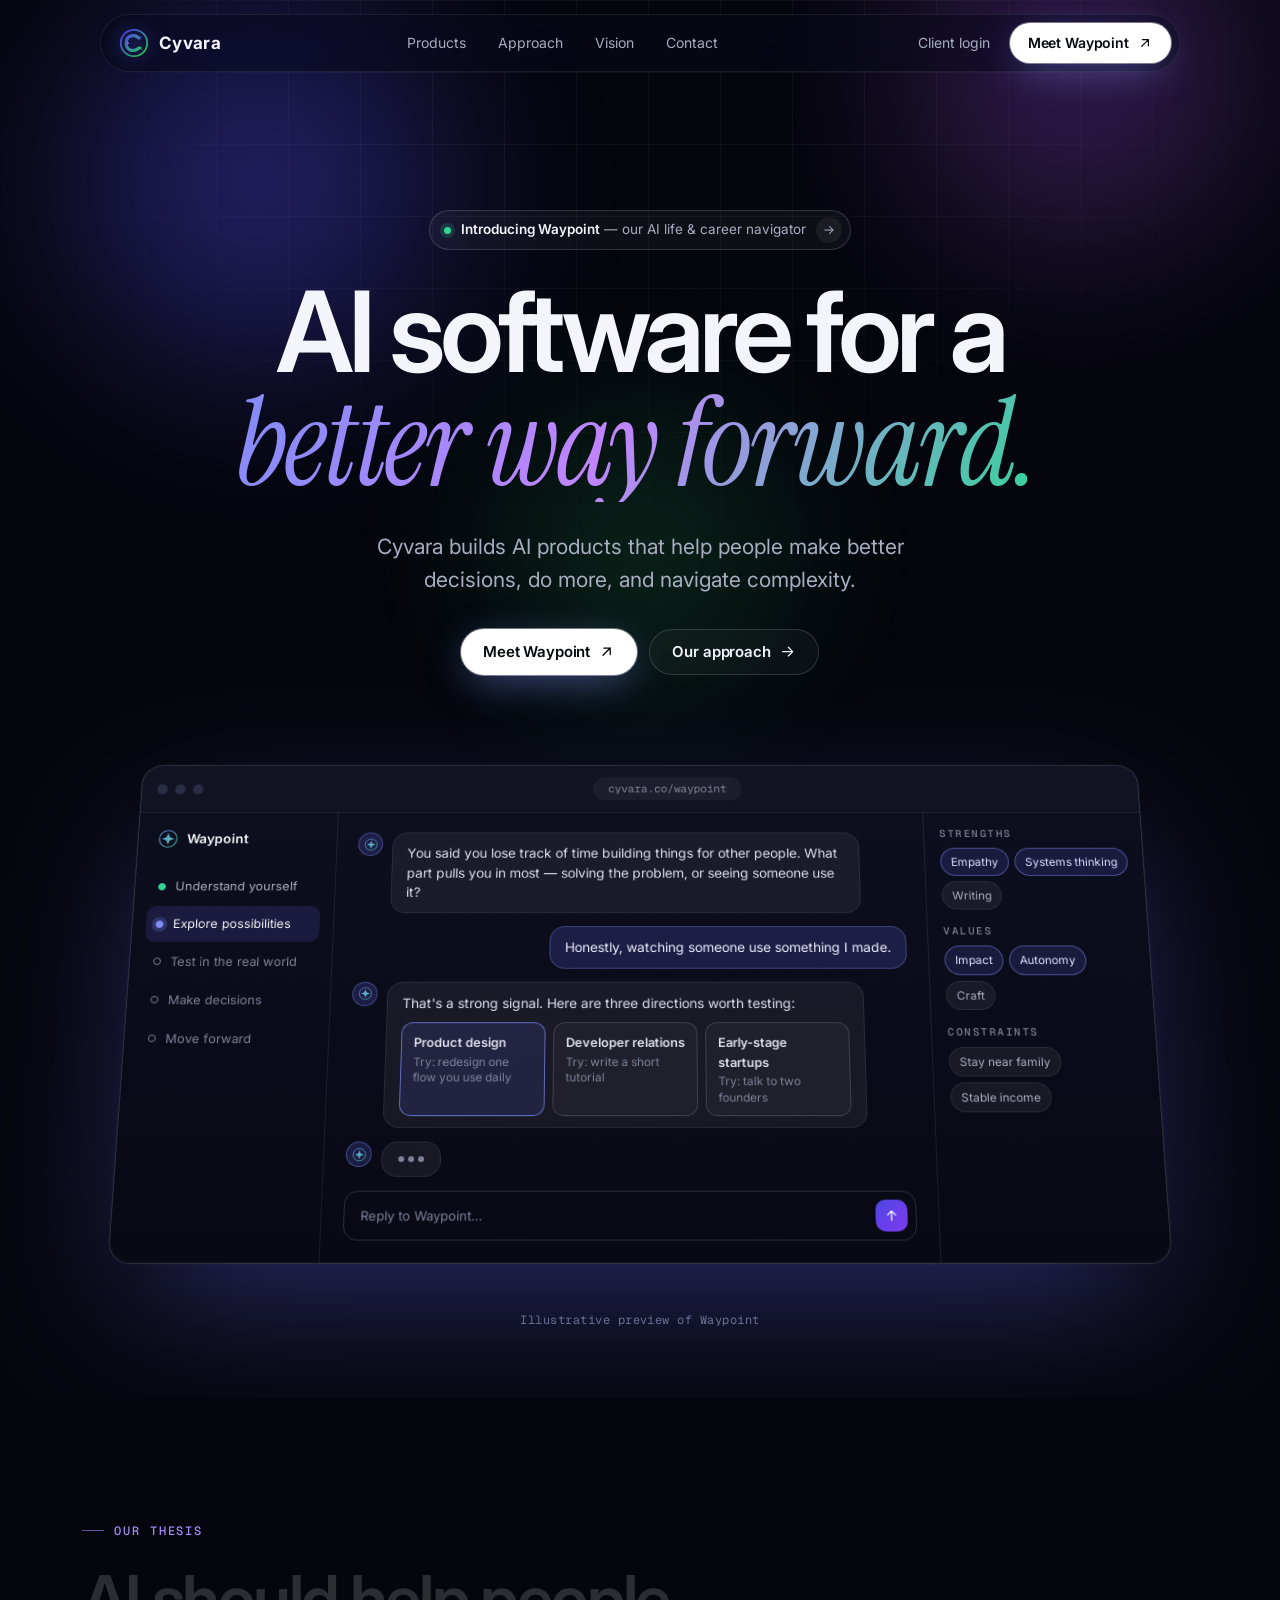
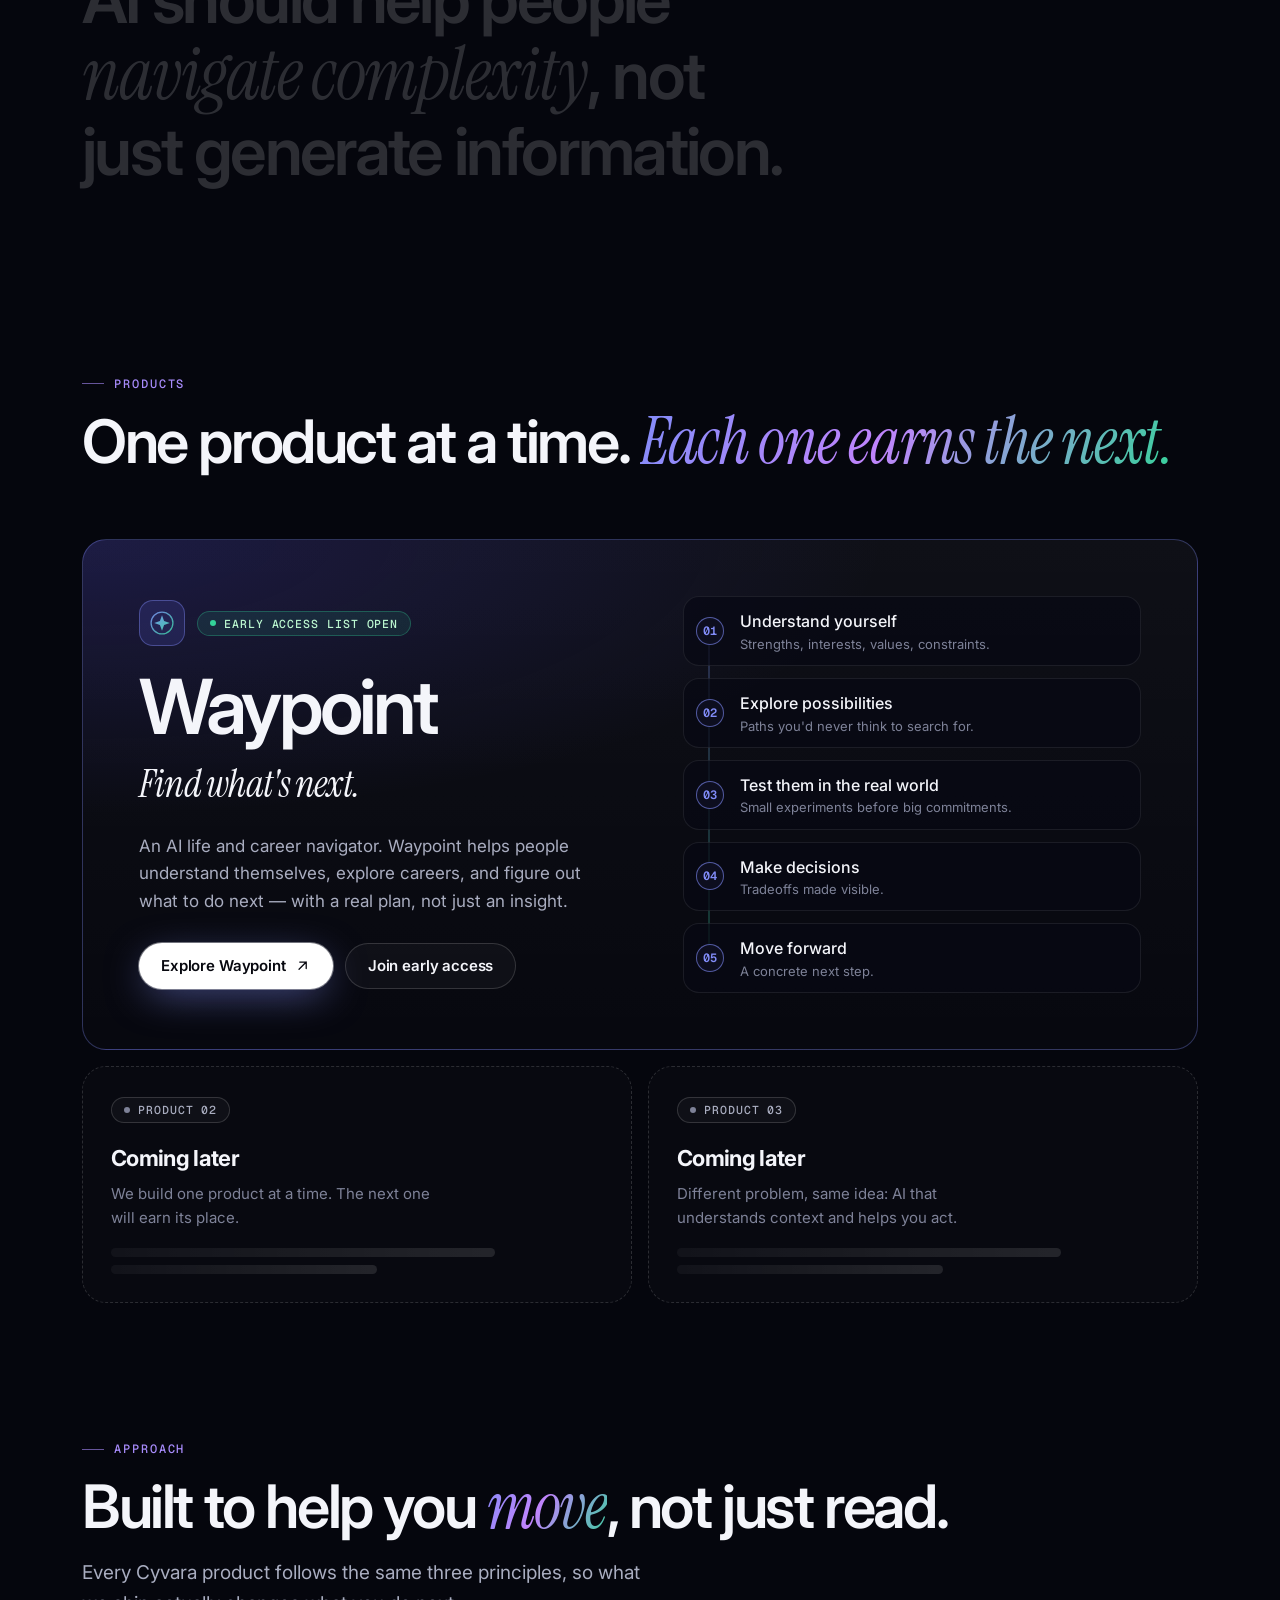
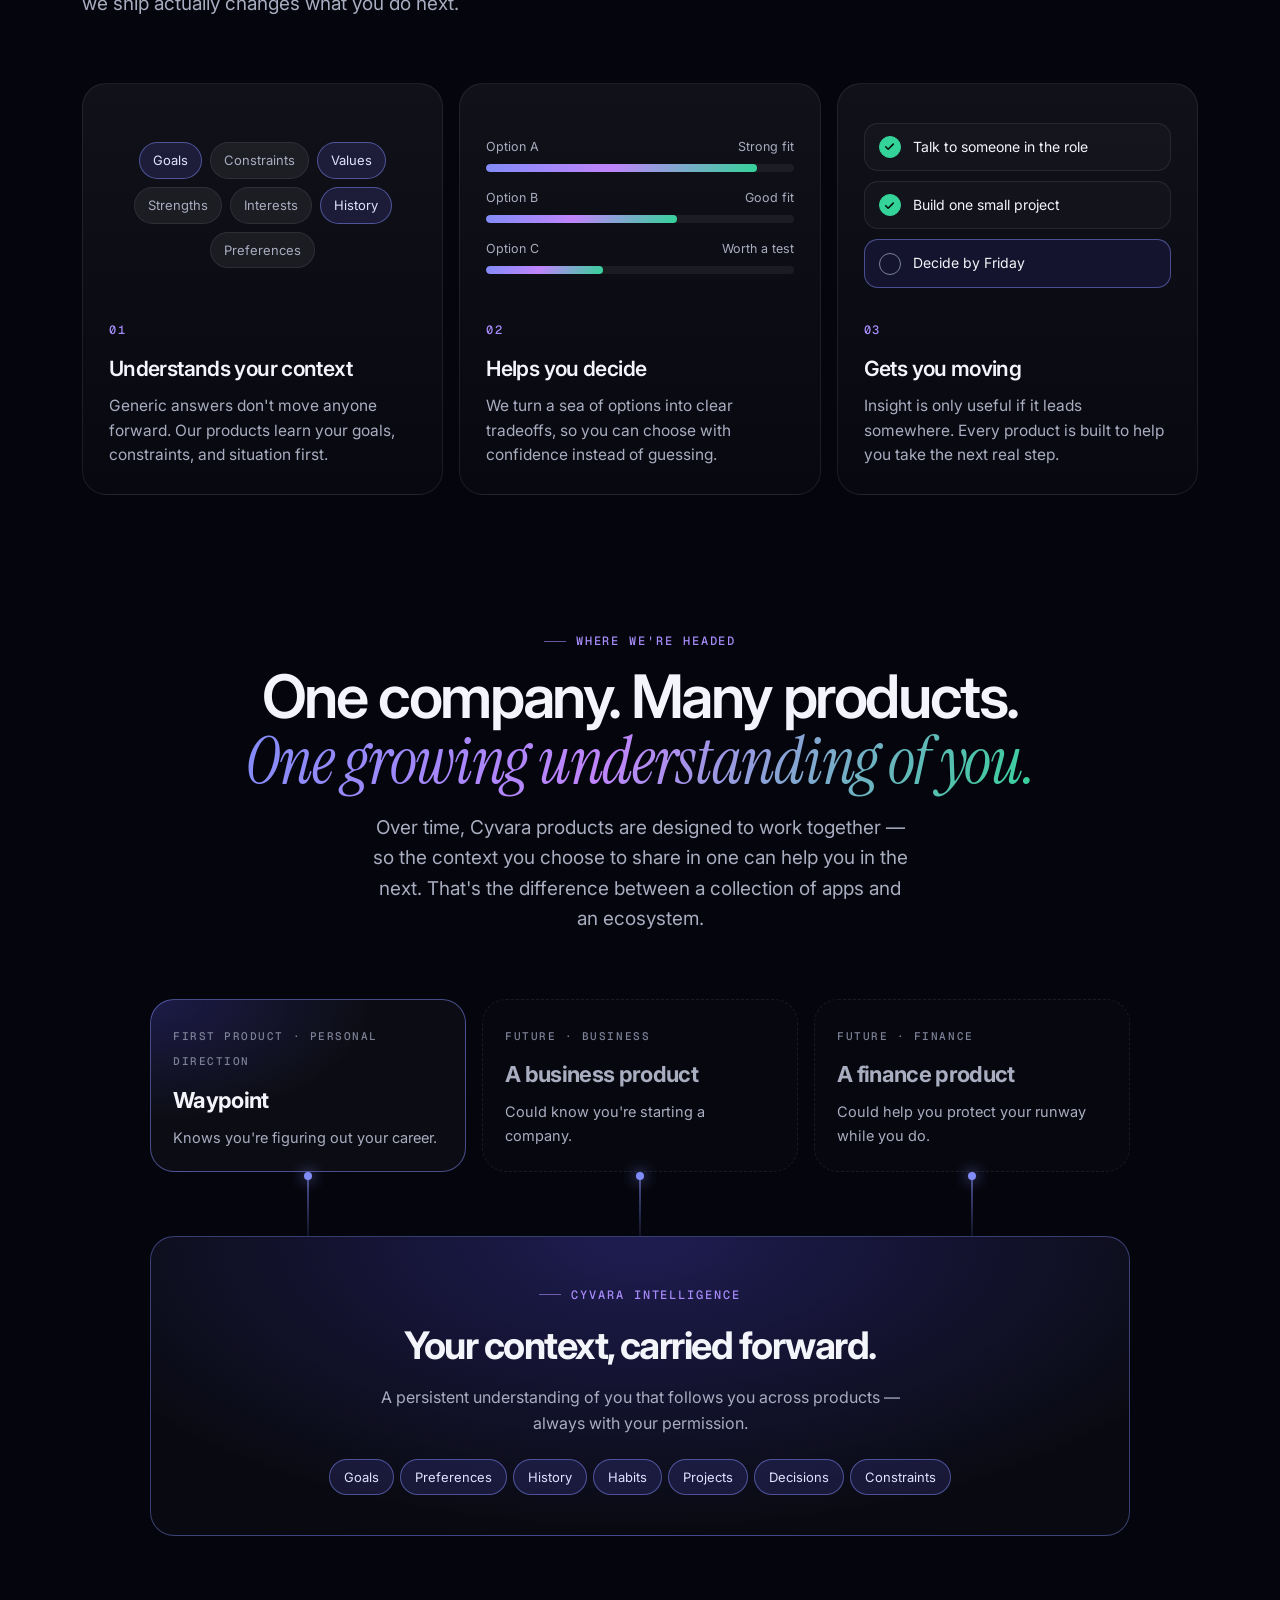
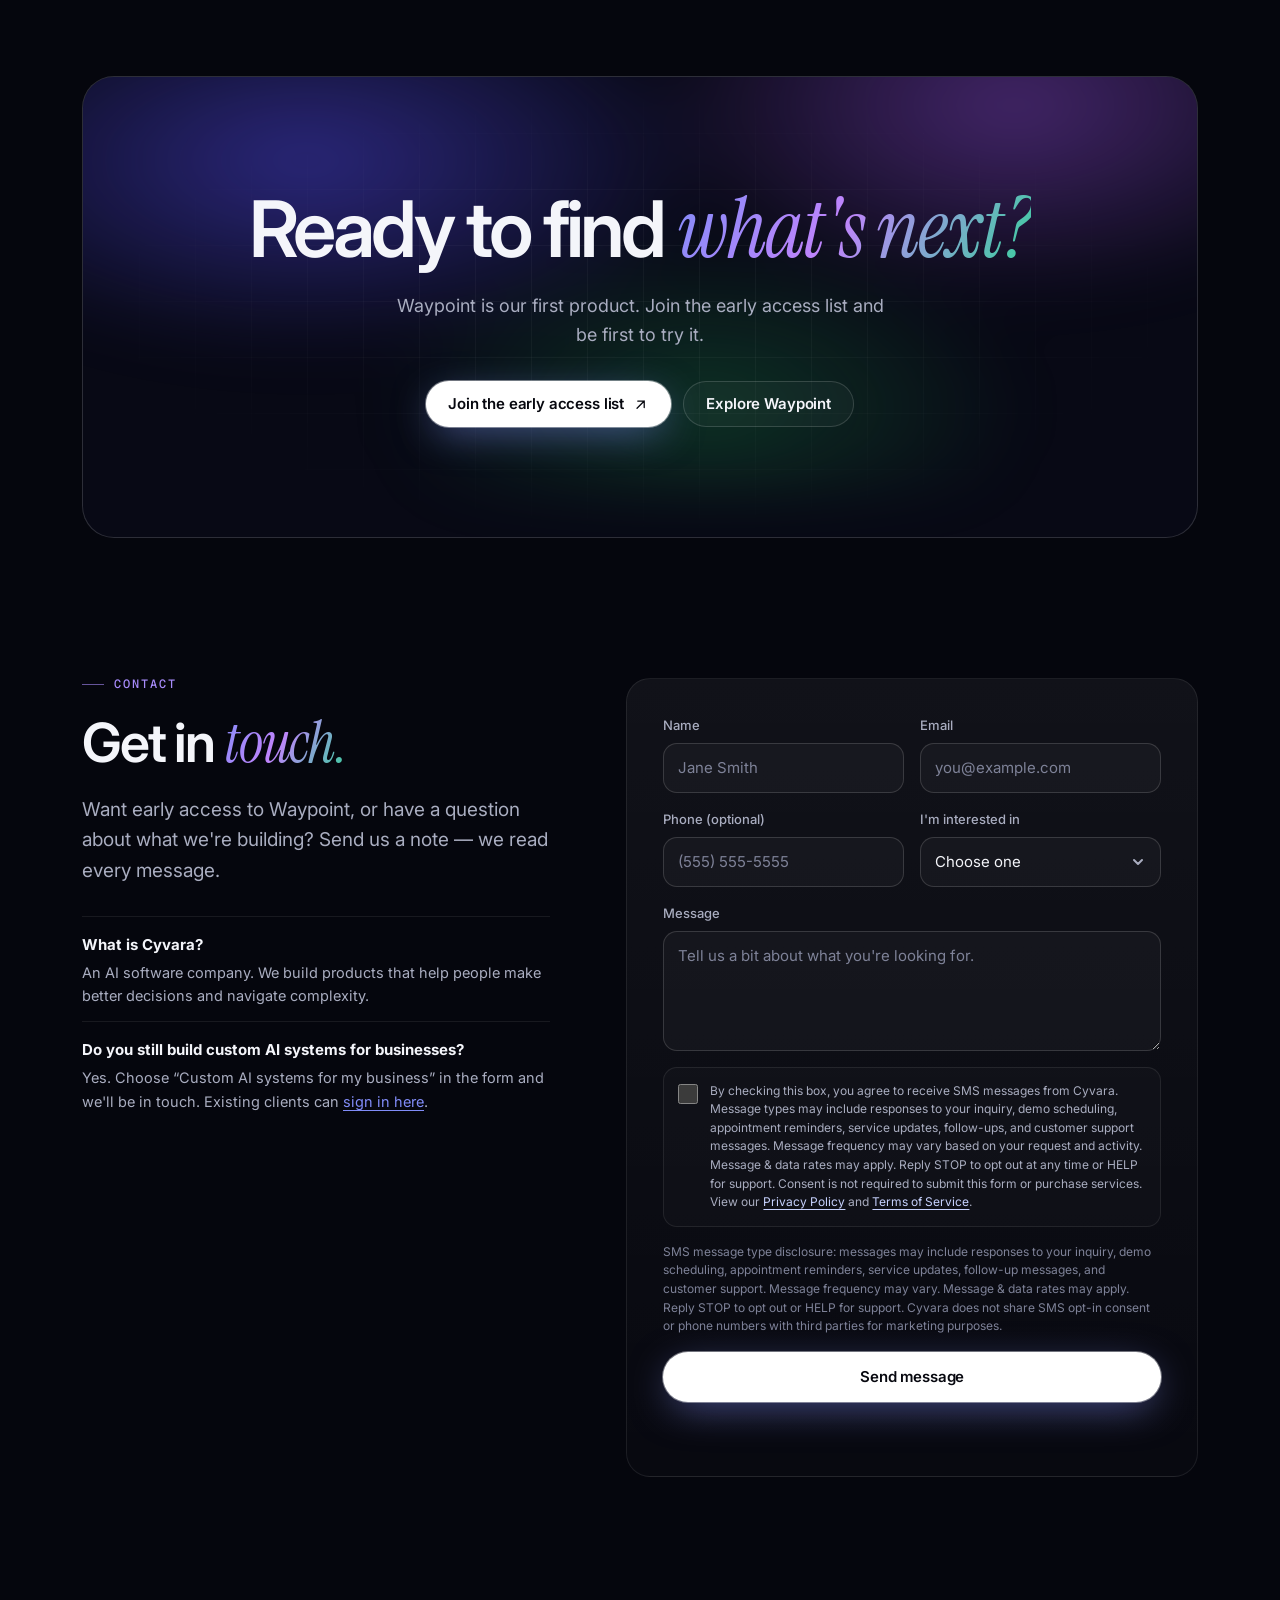
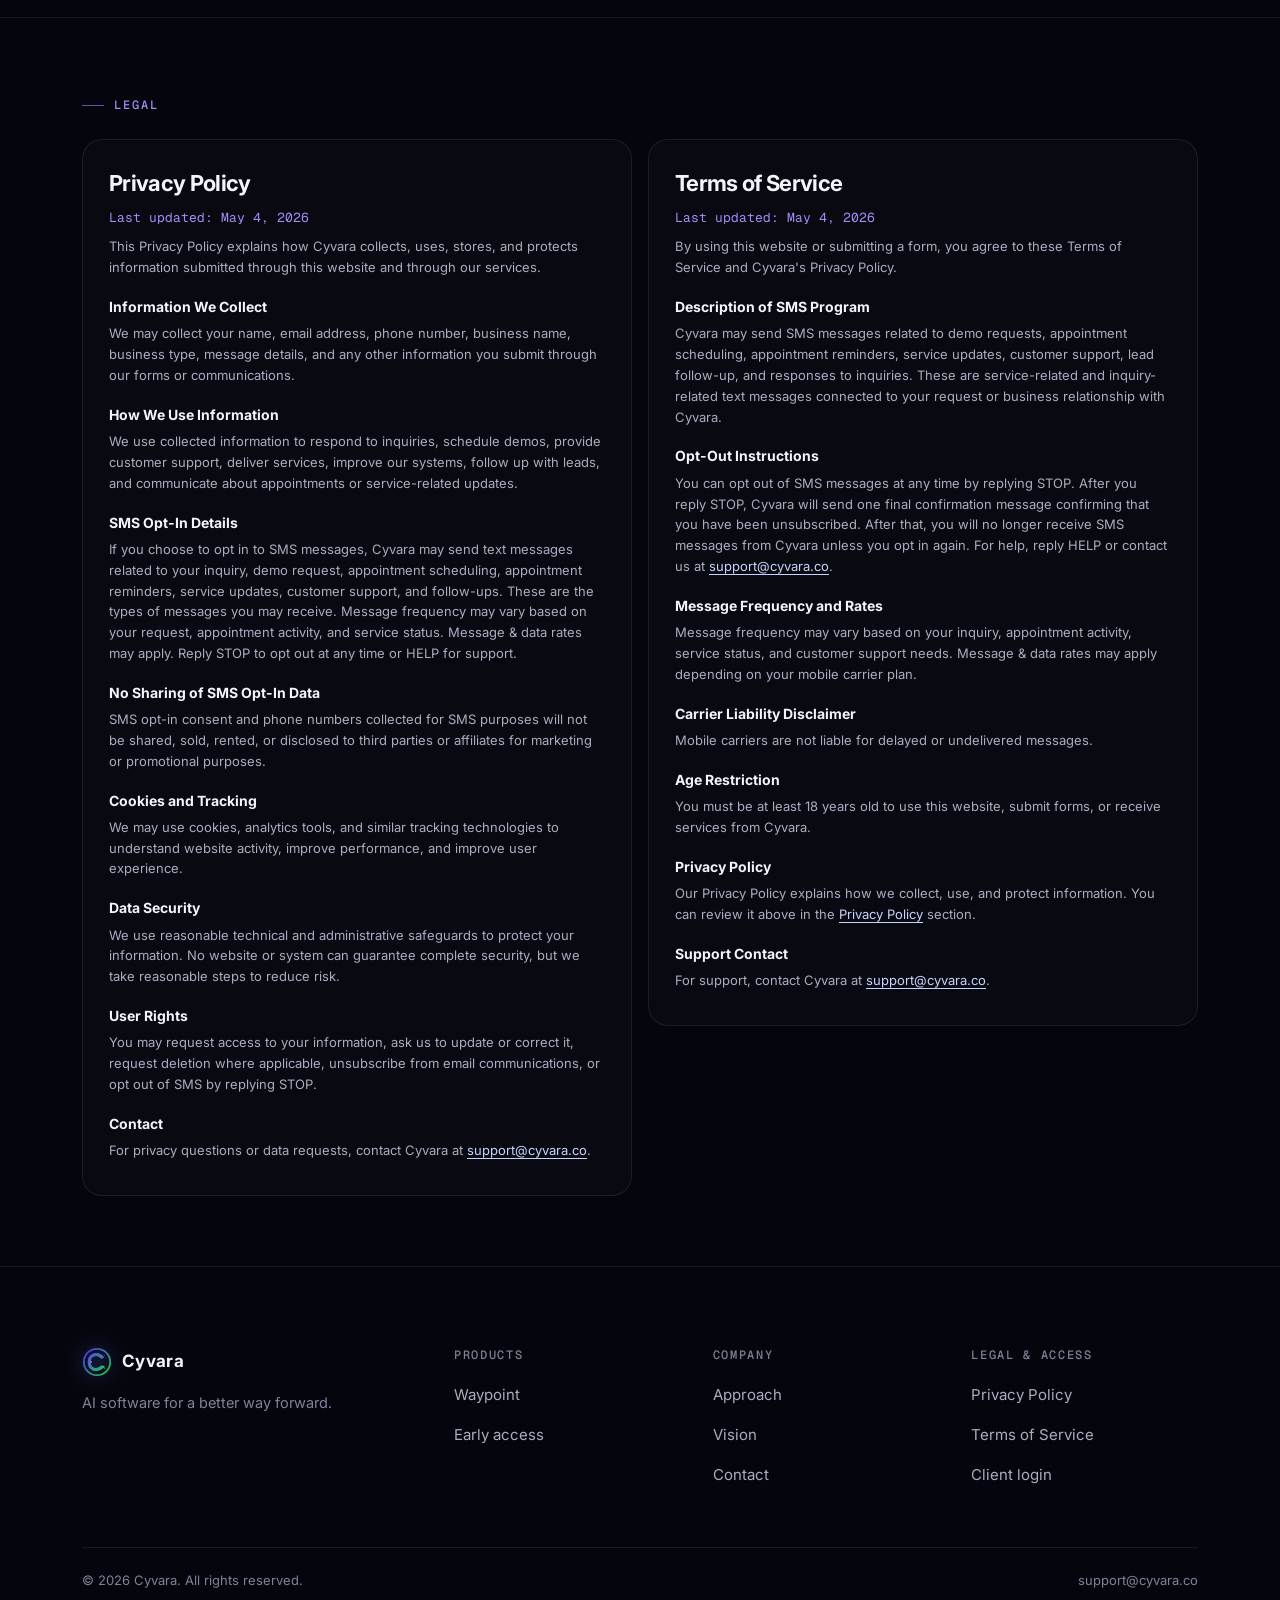
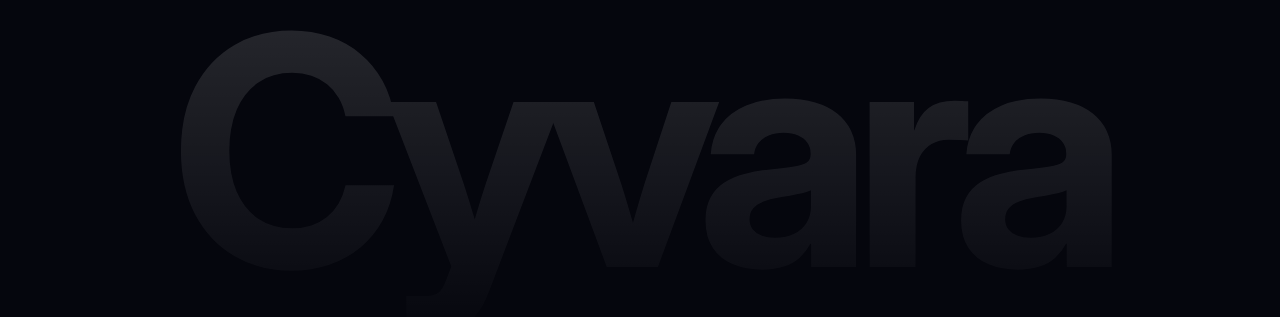
==== commit 5582e7f8: "Add Waypoint product site at /waypoint and link it from the homepage Serves the Waypoint site from c" ====
--- a/index.html
+++ b/index.html
@@ -79,7 +79,7 @@
 
       <div class="nav-right">
         <a class="nav-login" href="https://app.cyvara.co/?logout=true">Client login</a>
-        <a class="btn btn-primary btn-sm" href="https://waypoint.cyvara.co">Meet Waypoint <svg class="i" aria-hidden="true"><use href="#i-arrow-ur"/></svg></a>
+        <a class="btn btn-primary btn-sm" href="/waypoint/">Meet Waypoint <svg class="i" aria-hidden="true"><use href="#i-arrow-ur"/></svg></a>
         <button class="menu-btn" type="button" aria-label="Open menu" aria-expanded="false" aria-controls="mobile-menu">
           <svg class="i i-menu" aria-hidden="true"><use href="#i-menu"/></svg>
           <svg class="i i-x" aria-hidden="true"><use href="#i-x"/></svg>
@@ -92,7 +92,7 @@
       <a href="#vision">Vision</a>
       <a href="#contact">Contact</a>
       <a href="https://app.cyvara.co/?logout=true">Client login</a>
-      <a class="btn btn-primary" href="https://waypoint.cyvara.co">Meet Waypoint <svg class="i" aria-hidden="true"><use href="#i-arrow-ur"/></svg></a>
+      <a class="btn btn-primary" href="/waypoint/">Meet Waypoint <svg class="i" aria-hidden="true"><use href="#i-arrow-ur"/></svg></a>
     </div>
   </div>
 
@@ -107,7 +107,7 @@
 
       <div class="wrap">
         <div class="hero-inner">
-          <a class="announce reveal" href="https://waypoint.cyvara.co">
+          <a class="announce reveal" href="/waypoint/">
             <span class="dot"></span>
             <span><b>Introducing Waypoint</b> — our AI life &amp; career navigator</span>
             <span class="go"><svg class="i" aria-hidden="true"><use href="#i-arrow-r"/></svg></span>
@@ -120,7 +120,7 @@
           </p>
 
           <div class="hero-actions reveal" style="--d:.24s">
-            <a class="btn btn-primary" href="https://waypoint.cyvara.co">Meet Waypoint <svg class="i" aria-hidden="true"><use href="#i-arrow-ur"/></svg></a>
+            <a class="btn btn-primary" href="/waypoint/">Meet Waypoint <svg class="i" aria-hidden="true"><use href="#i-arrow-ur"/></svg></a>
             <a class="btn btn-ghost to-right" href="#approach">Our approach <svg class="i" aria-hidden="true"><use href="#i-arrow-r"/></svg></a>
           </div>
         </div>
@@ -129,7 +129,7 @@
           <div class="window" role="img" aria-label="Illustrative preview of the Waypoint interface: a guided conversation that suggests career directions to test.">
             <div class="window-bar" aria-hidden="true">
               <i></i><i></i><i></i>
-              <span class="window-url">waypoint.cyvara.co</span>
+              <span class="window-url">cyvara.co/waypoint</span>
             </div>
             <div class="window-body" aria-hidden="true">
               <aside class="w-side">
@@ -207,8 +207,8 @@
               and figure out what to do next — with a real plan, not just an insight.
             </p>
             <div class="p-actions">
-              <a class="btn btn-primary" href="https://waypoint.cyvara.co">Explore Waypoint <svg class="i" aria-hidden="true"><use href="#i-arrow-ur"/></svg></a>
-              <a class="btn btn-ghost" href="https://waypoint.cyvara.co/#access">Join early access</a>
+              <a class="btn btn-primary" href="/waypoint/">Explore Waypoint <svg class="i" aria-hidden="true"><use href="#i-arrow-ur"/></svg></a>
+              <a class="btn btn-ghost" href="/waypoint/#access">Join early access</a>
             </div>
           </div>
 
@@ -339,8 +339,8 @@
           <h2>Ready to find <span class="serif grad">what's next?</span></h2>
           <p>Waypoint is our first product. Join the early access list and be first to try it.</p>
           <div class="hero-actions">
-            <a class="btn btn-primary" href="https://waypoint.cyvara.co/#access">Join the early access list <svg class="i" aria-hidden="true"><use href="#i-arrow-ur"/></svg></a>
-            <a class="btn btn-ghost" href="https://waypoint.cyvara.co">Explore Waypoint</a>
+            <a class="btn btn-primary" href="/waypoint/#access">Join the early access list <svg class="i" aria-hidden="true"><use href="#i-arrow-ur"/></svg></a>
+            <a class="btn btn-ghost" href="/waypoint/">Explore Waypoint</a>
           </div>
         </div>
       </div>
@@ -536,8 +536,8 @@
         <div>
           <h4>Products</h4>
           <ul>
-            <li><a href="https://waypoint.cyvara.co">Waypoint</a></li>
-            <li><a href="https://waypoint.cyvara.co/#access">Early access</a></li>
+            <li><a href="/waypoint/">Waypoint</a></li>
+            <li><a href="/waypoint/#access">Early access</a></li>
           </ul>
         </div>
         <div>
